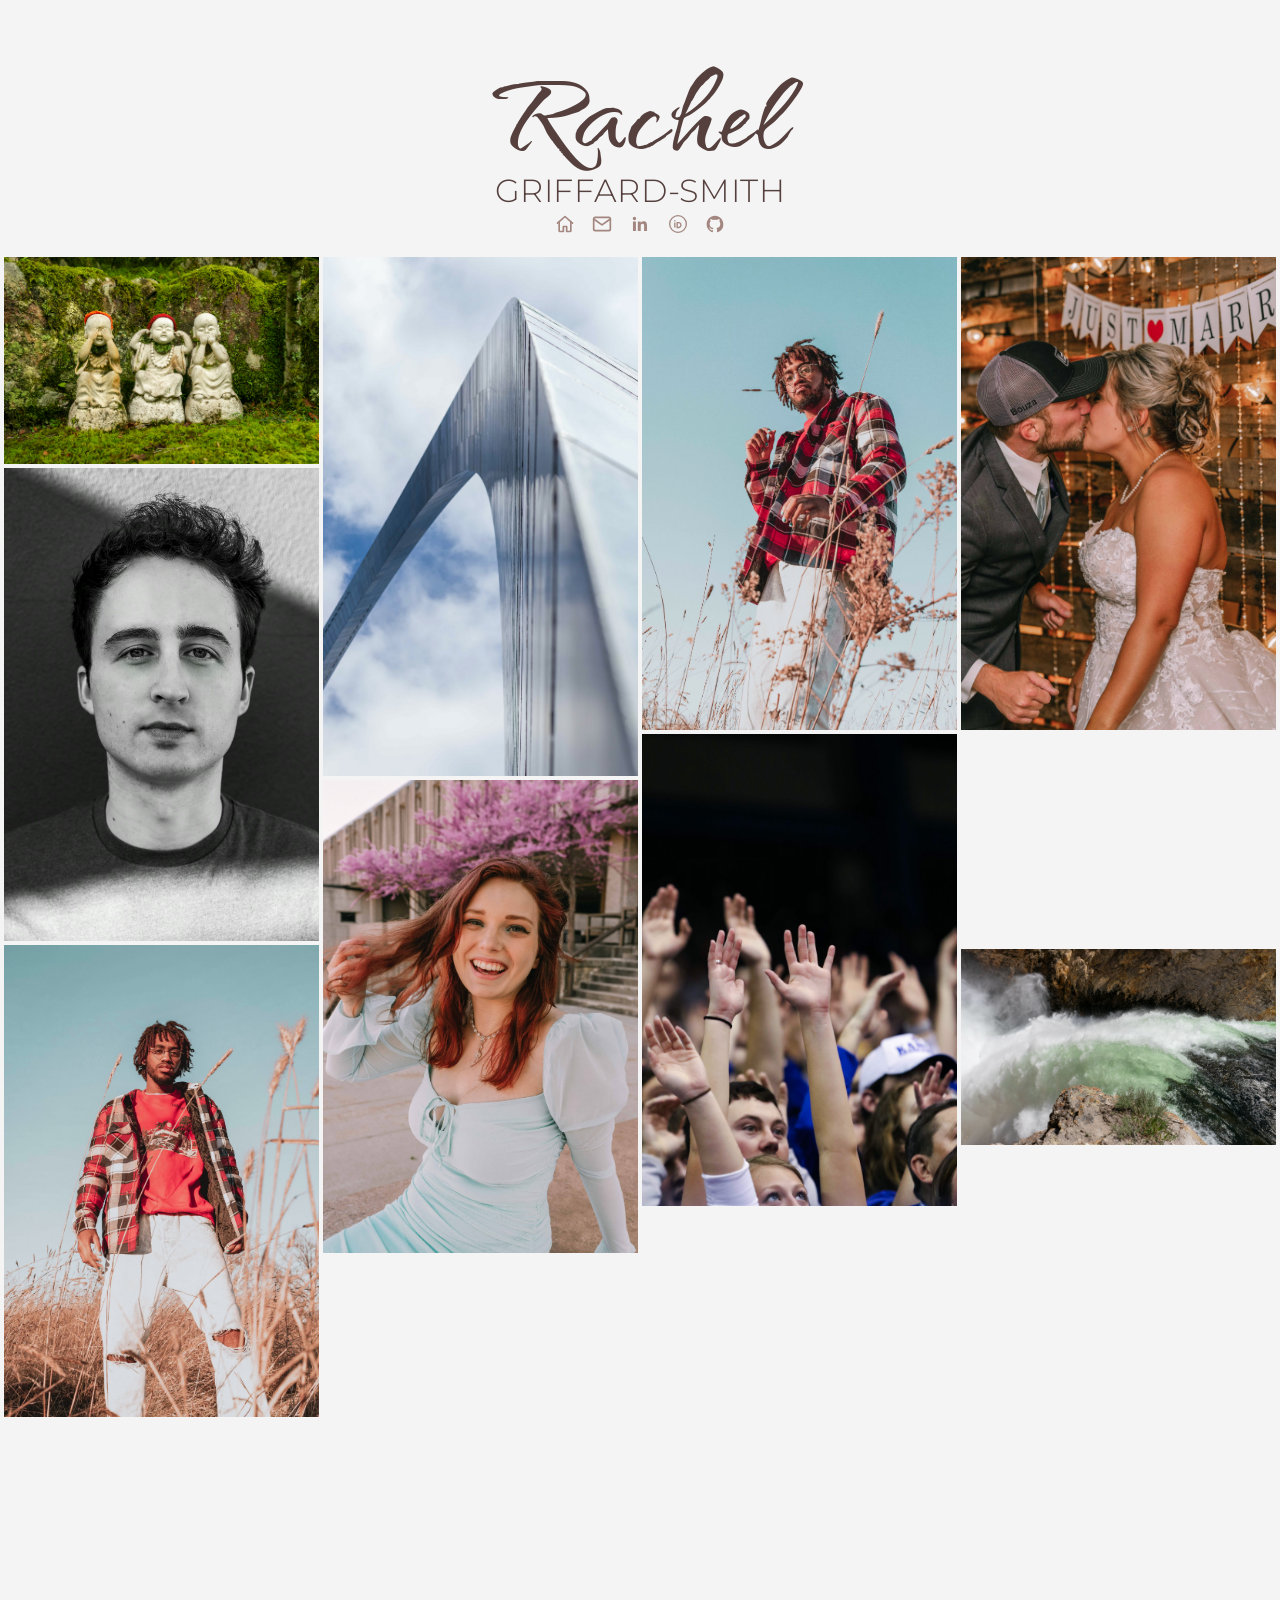
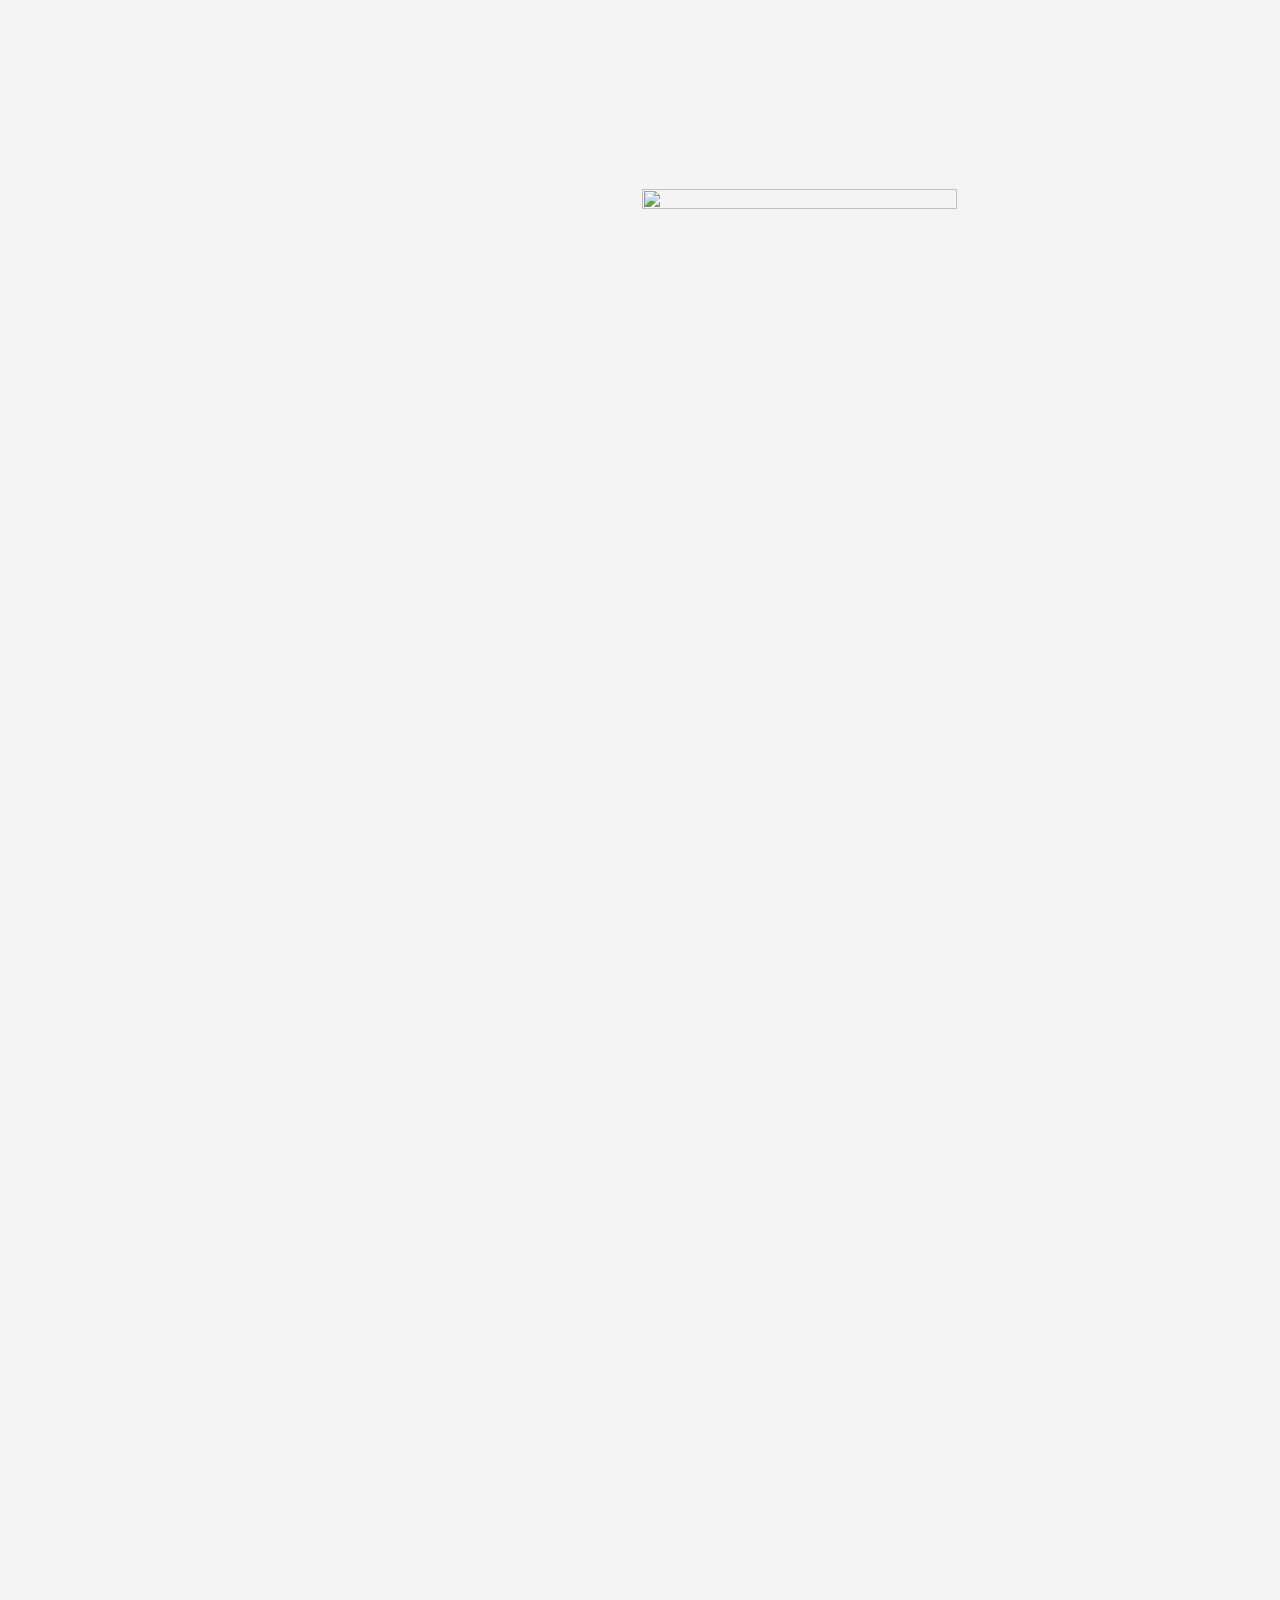
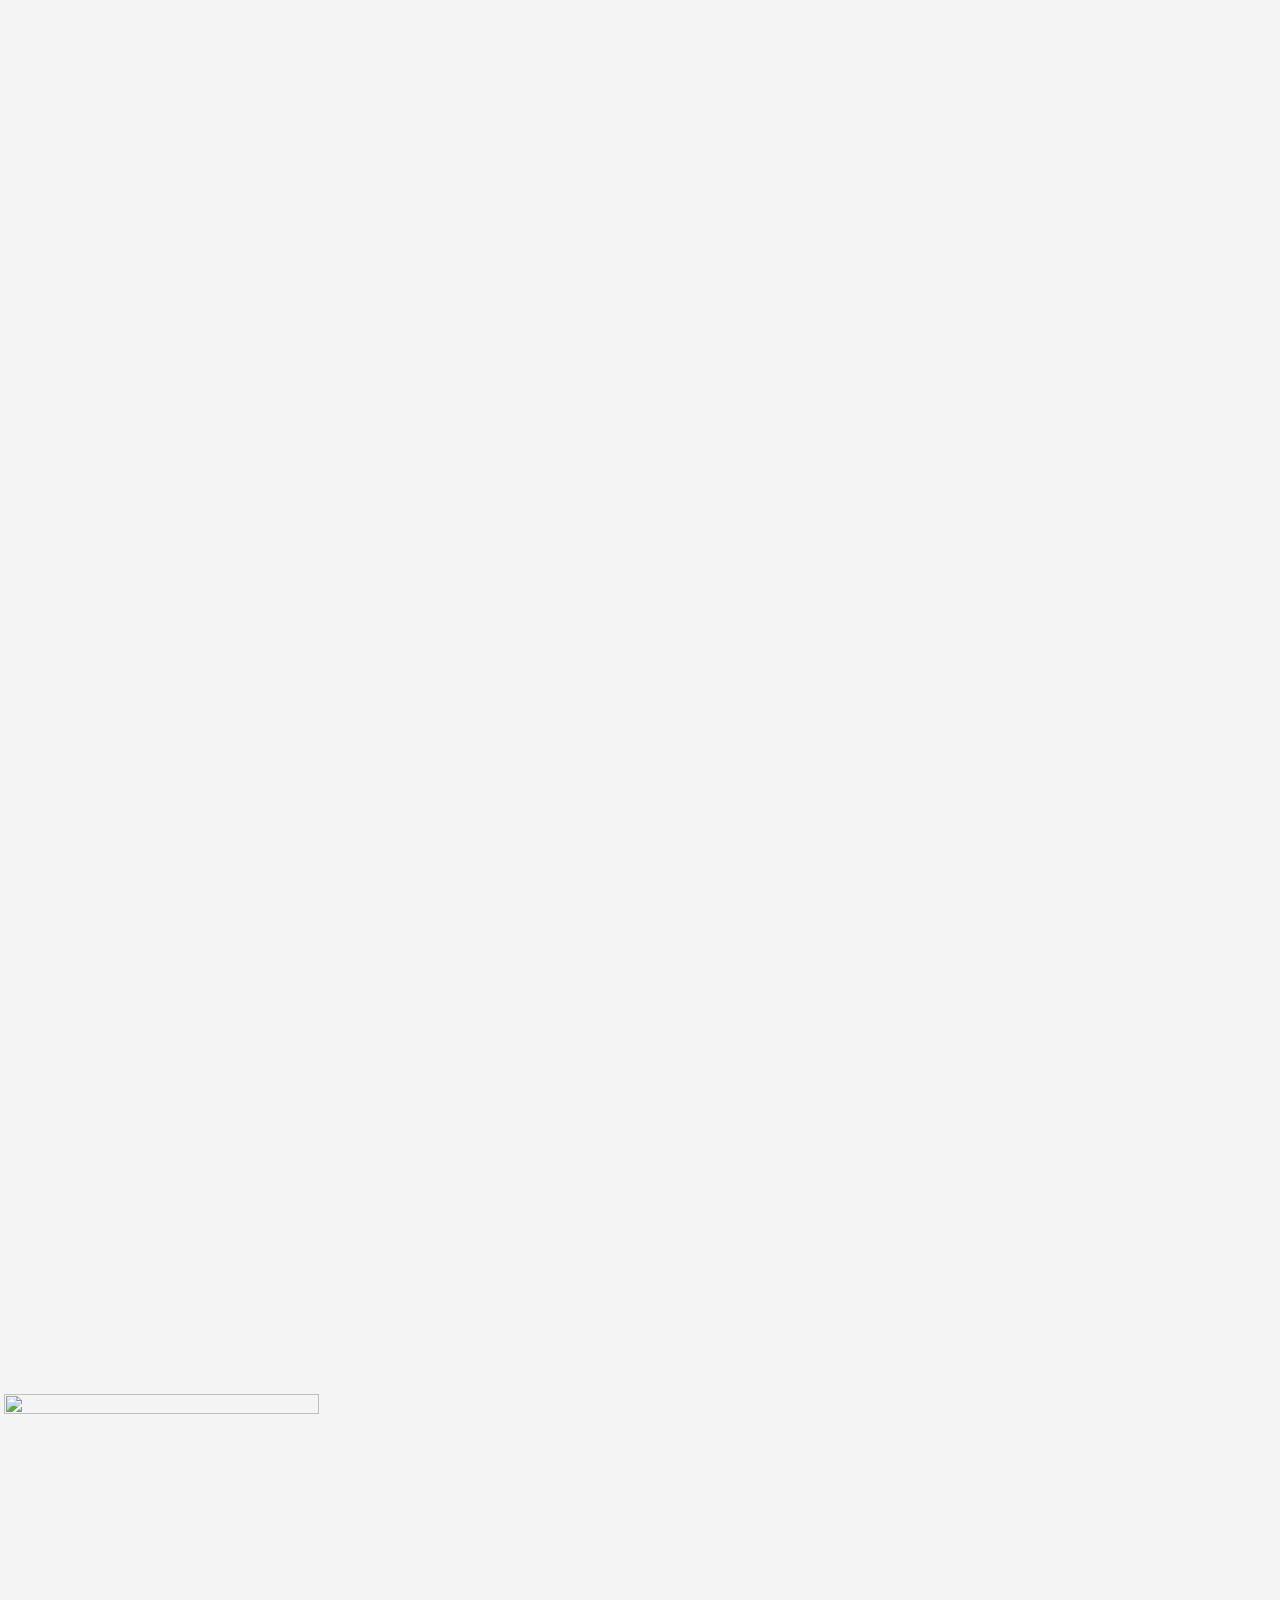
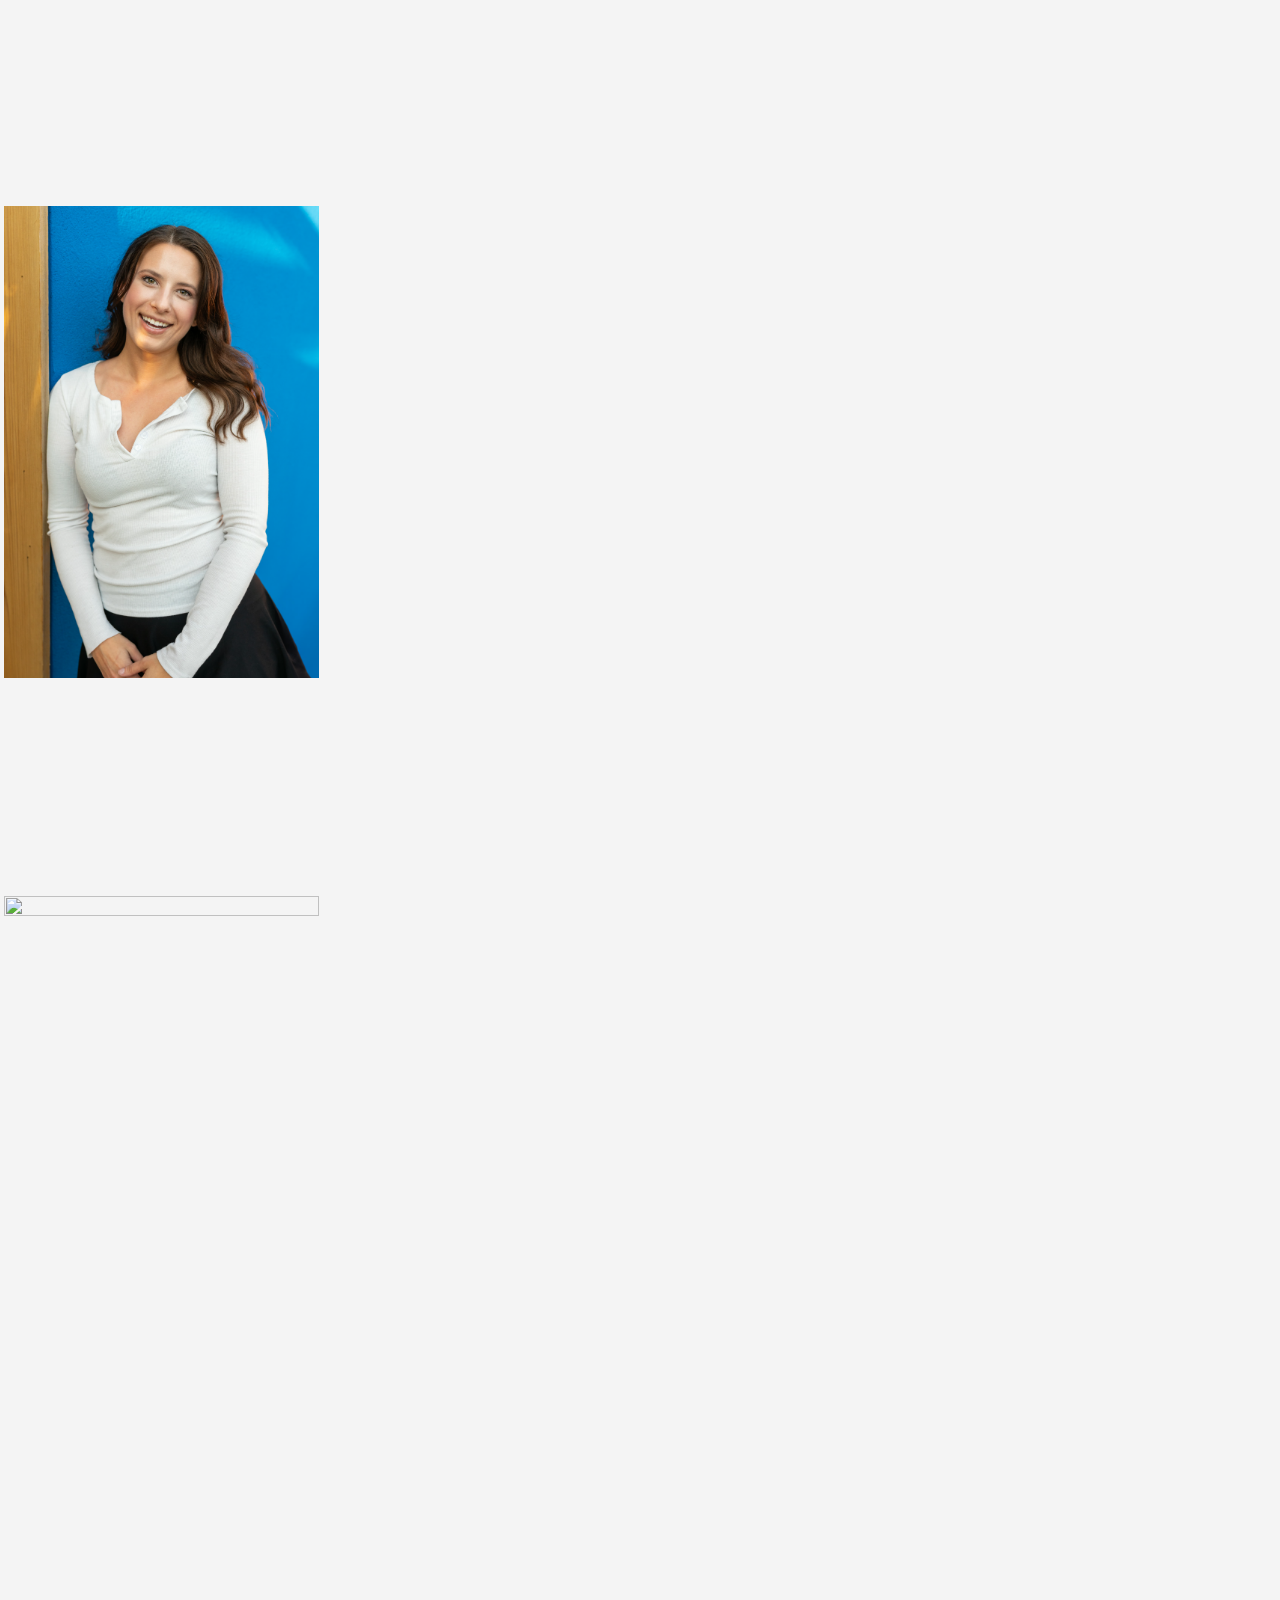
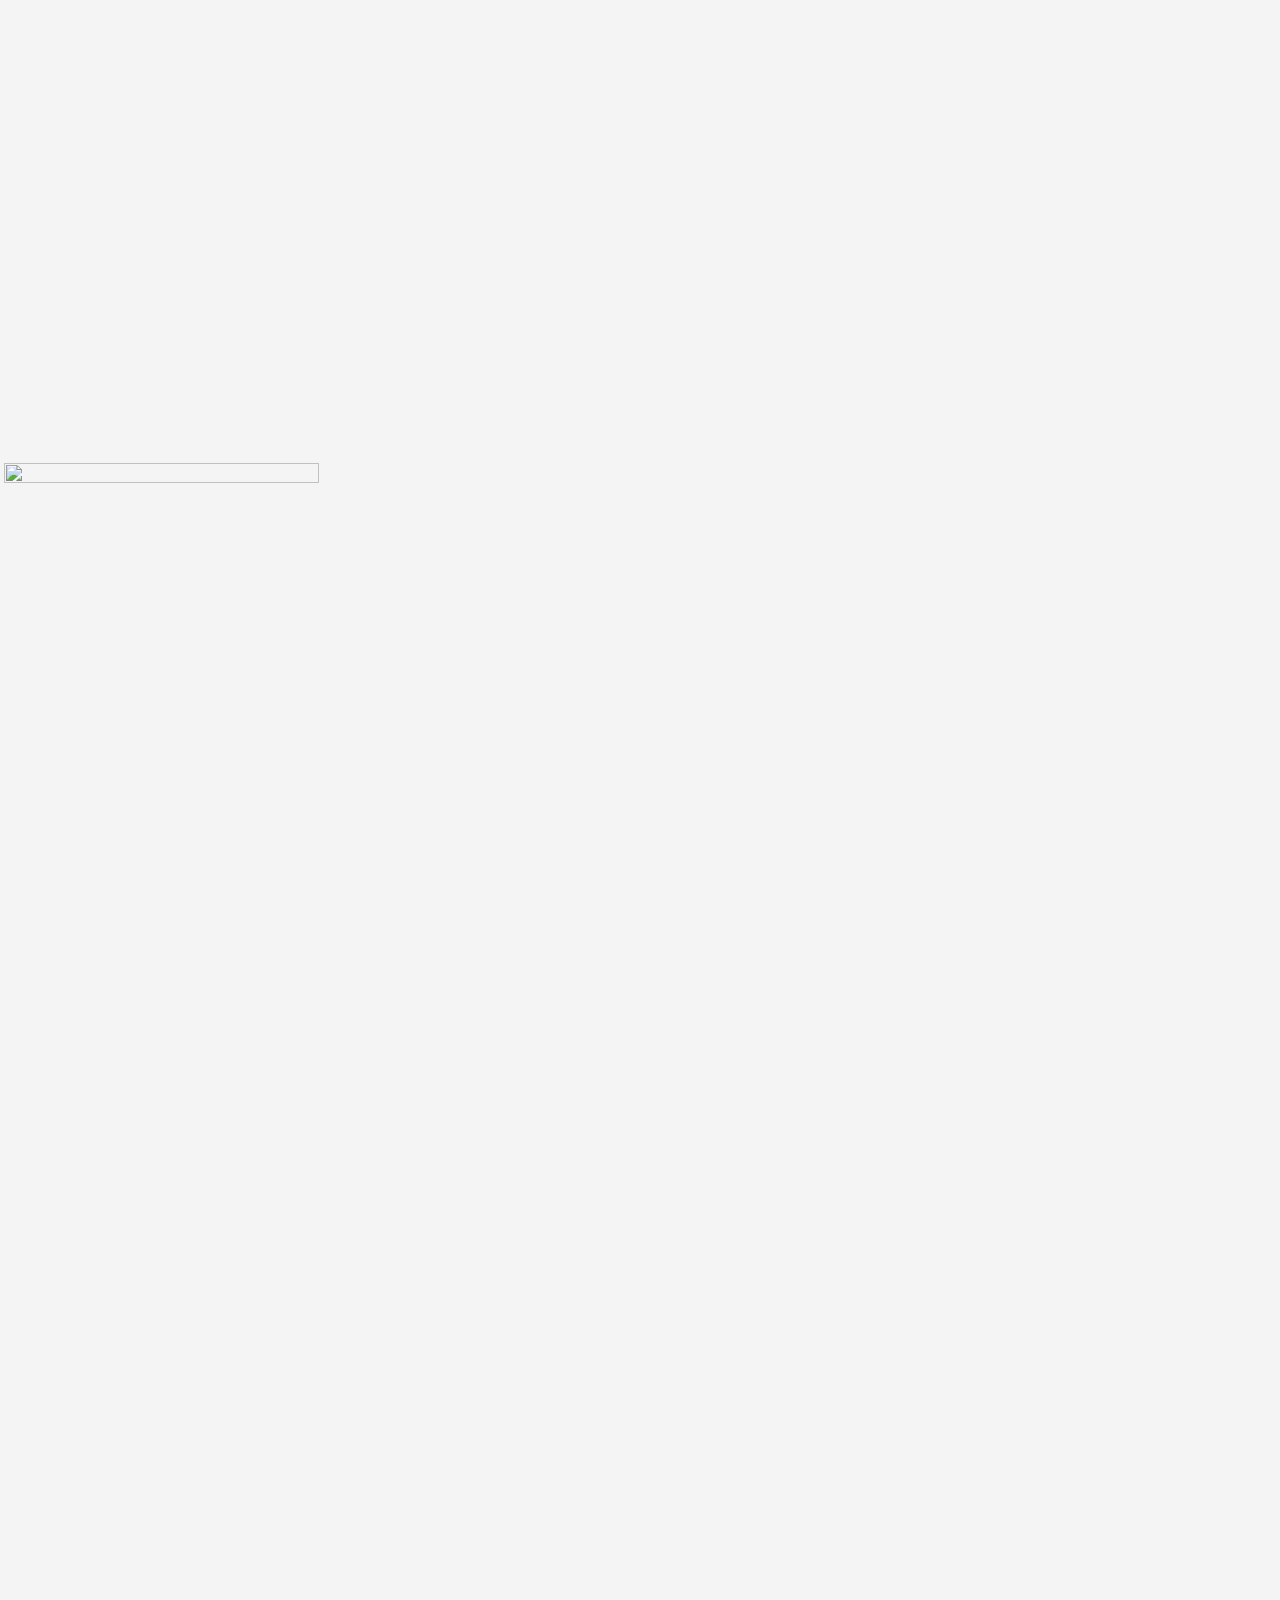
==== index.html @ 57ef2df2 "Add homepage link with SVG icon Added a link to the homepage with an SVG icon." ====
<!DOCTYPE html>
<html lang="en">
<head>
<meta charset="UTF-8">
<meta name="viewport" content="width=device-width, initial-scale=1.0">
<title>Rachel Griffard Smith</title>
<link rel="preconnect" href="https://fonts.googleapis.com">
<link rel="preconnect" href="https://fonts.gstatic.com" crossorigin>
<link href="https://fonts.googleapis.com/css2?family=Montserrat:wght@300&family=Mr+De+Haviland&display=swap" rel="stylesheet">
<link href="https://fonts.googleapis.com/css2?family=Qwitcher+Grypen:wght@700&display=swap" rel="stylesheet">
<style>
  * { box-sizing: border-box; }

  body {
    margin: 0;
    padding: 0;
    background: #F4F4F4;
    color: #55403e;
    overflow-x: hidden;
  }

  h1 {
    font-weight: 400;
    text-align: center;
    line-height: 0.85;
    margin: 0;
    padding: 1.5em 0 0.3em;
    display: flex;
    flex-direction: column;
    align-items: center;
  }

  h1 span {
    display: inline-block;
    white-space: nowrap;
    transform-origin: center top;
  }

  h1 .first {
    font-family: 'Qwitcher Grypen', cursive;
    font-weight: 700;
    font-size: 4rem;
  }

  h1 .last {
    font-family: 'Montserrat', sans-serif;
    font-weight: 300;
    text-transform: uppercase;
    letter-spacing: 0.02em;
    font-size: 2rem;
    margin-top: 0.15em;
  }

  .gallery {
    column-count: 2;
    column-gap: 4px;
    padding: 4px;
  }

  @media (min-width: 600px) {
    .gallery { column-count: 3; }
  }

  @media (min-width: 900px) {
    .gallery { column-count: 4; }
  }

  @media (min-width: 1300px) {
    .gallery { column-count: 5; }
  }

  .gallery img {
    width: 100%;
    height: auto;
    display: block;
    margin-bottom: 4px;
    break-inside: avoid;
    object-fit: cover;
    cursor: zoom-in;
  }

  .contact {
    display: flex;
    justify-content: center;
    gap: 1.1em;
    margin: 0 0 1.2em;
  }

  .contact a {
    color: #a3867f;
    display: inline-flex;
    align-items: center;
    justify-content: center;
    transition: color 0.2s ease;
  }

  .contact a:hover,
  .contact a:focus-visible {
    color: #55403e;
  }

  .contact svg {
    width: 20px;
    height: 20px;
    display: block;
  }

  /* Lightbox */
  .lightbox {
    position: fixed;
    inset: 0;
    background: rgba(20, 14, 13, 0.92);
    display: none;
    align-items: center;
    justify-content: center;
    z-index: 100;
    padding: 3em 1em;
  }

  .lightbox.open {
    display: flex;
  }

  .lightbox img {
    max-width: 100%;
    max-height: 100%;
    object-fit: contain;
    box-shadow: 0 10px 40px rgba(0, 0, 0, 0.5);
  }

  .lightbox-close,
  .lightbox-prev,
  .lightbox-next {
    position: fixed;
    background: none;
    border: none;
    color: #F4F4F4;
    cursor: pointer;
    padding: 0.5em;
    opacity: 0.75;
    transition: opacity 0.2s ease;
  }

  .lightbox-close:hover,
  .lightbox-prev:hover,
  .lightbox-next:hover {
    opacity: 1;
  }

  .lightbox-close {
    top: 0.75em;
    right: 0.75em;
  }

  .lightbox-close svg,
  .lightbox-prev svg,
  .lightbox-next svg {
    width: 28px;
    height: 28px;
    display: block;
  }

  .lightbox-prev {
    left: 0.5em;
    top: 50%;
    transform: translateY(-50%);
  }

  .lightbox-next {
    right: 0.5em;
    top: 50%;
    transform: translateY(-50%);
  }

  @media (max-width: 600px) {
    .lightbox-prev, .lightbox-next { display: none; }
  }
</style>
</head>
<body>

<h1>
  <span class="first" id="firstName">Rachel</span>
  <span class="last" id="lastName">Griffard-Smith</span>
</h1>

<div class="contact">
  <a href="https://rachelgriffard.github.io" aria-label="Home">
   <svg viewBox="0 0 24 24" fill="none" stroke="currentColor" stroke-width="2" stroke-linecap="round" stroke-linejoin="round"><path d="M3 11l9-8 9 8"/><path d="M5 10v10a1 1 0 0 0 1 1h4v-6h4v6h4a1 1 0 0 0 1-1V10"/></svg>
  </a>
  <a href="mailto:rachelgriffard@gmail.com" aria-label="Email">
    <svg viewBox="0 0 24 24" fill="none" stroke="currentColor" stroke-width="2" stroke-linecap="round" stroke-linejoin="round"><rect x="2" y="4" width="20" height="16" rx="2"/><path d="m22 6-10 7L2 6"/></svg>
  </a>
  <a href="https://www.linkedin.com/in/rachelgriffard" target="_blank" rel="noopener" aria-label="LinkedIn">
    <svg viewBox="0 0 24 24" fill="currentColor"><path d="M20.45 20.45h-3.55v-5.57c0-1.33-.02-3.04-1.85-3.04-1.86 0-2.15 1.45-2.15 2.94v5.67H9.35V9h3.41v1.56h.05c.47-.9 1.63-1.85 3.36-1.85 3.6 0 4.26 2.37 4.26 5.45v6.29zM5.34 7.43a2.06 2.06 0 1 1 0-4.12 2.06 2.06 0 0 1 0 4.12zM7.12 20.45H3.56V9h3.56v11.45z"/></svg>
  </a>
  <a href="https://orcid.org/0000-0002-3330-695X" target="_blank" rel="noopener" aria-label="ORCID">
    <svg viewBox="0 0 24 24" fill="none" stroke="currentColor" stroke-width="1.6"><circle cx="12" cy="12" r="10"/><circle cx="8.2" cy="8" r="0.9" fill="currentColor" stroke="none"/><line x1="8.2" y1="10.3" x2="8.2" y2="16.2"/><path d="M11 10.3h2.1a3 3 0 0 1 0 5.9H11z"/></svg>
  </a>
  <a href="https://github.com/rachelgriffard" target="_blank" rel="noopener" aria-label="GitHub">
    <svg viewBox="0 0 24 24" fill="currentColor"><path d="M12 2C6.48 2 2 6.58 2 12.19c0 4.49 2.87 8.3 6.84 9.65.5.1.68-.22.68-.49 0-.24-.01-1.03-.01-1.87-2.78.61-3.37-1.21-3.37-1.21-.46-1.19-1.11-1.5-1.11-1.5-.9-.63.07-.62.07-.62 1 .07 1.53 1.05 1.53 1.05.89 1.56 2.33 1.11 2.9.85.09-.66.35-1.11.63-1.37-2.22-.26-4.56-1.14-4.56-5.07 0-1.12.39-2.03 1.03-2.75-.1-.26-.45-1.31.1-2.73 0 0 .84-.27 2.75 1.05a9.3 9.3 0 0 1 2.5-.35c.85 0 1.71.12 2.5.35 1.91-1.32 2.75-1.05 2.75-1.05.55 1.42.2 2.47.1 2.73.64.72 1.03 1.63 1.03 2.75 0 3.94-2.35 4.8-4.58 5.06.36.32.68.94.68 1.9 0 1.37-.01 2.47-.01 2.81 0 .27.18.6.69.49A10.02 10.02 0 0 0 22 12.19C22 6.58 17.52 2 12 2z"/></svg>
  </a>
</div>


<div class="gallery" id="gallery">
<img src="assets/20130101-20130101-DSC09739untitled.avif" style="aspect-ratio:4000/6000;" alt="" loading="lazy" decoding="async">
<img src="assets/20130101-20130101-DSC09758-2untitled.avif" style="aspect-ratio:1657/2485;" alt="" loading="lazy" decoding="async">
<img src="assets/20130101-20130101-DSC09768untitled.avif" style="aspect-ratio:3740/5610;" alt="" loading="lazy" decoding="async">
<img src="assets/20130101-20130101-DSC09805untitled.avif" style="aspect-ratio:6000/3375;" alt="" loading="lazy" decoding="async">
<img src="assets/20130101-20130101-DSC09819untitled.avif" style="aspect-ratio:5974/3734;" alt="" loading="lazy" decoding="async">
<img src="assets/20130101-20130101-DSC09915untitled.avif" style="aspect-ratio:3759/5638;" alt="" loading="lazy" decoding="async">
<img src="assets/20130101-20130101-DSC09919untitled.avif" style="aspect-ratio:4000/5600;" alt="" loading="lazy" decoding="async">
<img src="assets/20130209-20130209-DSC09844untitled.avif" style="aspect-ratio:5931/3707;" alt="" loading="lazy" decoding="async">
<img src="assets/20130209-20130209-DSC09870untitled.avif" style="aspect-ratio:6000/3750;" alt="" loading="lazy" decoding="async">
<img src="assets/20130209-20130209-DSC09871-2untitled.avif" style="aspect-ratio:3426/5482;" alt="" loading="lazy" decoding="async">
<img src="assets/20130209-20130209-DSC09876-2untitled.avif" style="aspect-ratio:6000/3750;" alt="" loading="lazy" decoding="async">
<img src="assets/20130209-20130209-DSC09880-5untitled.avif" style="aspect-ratio:4929/2773;" alt="" loading="lazy" decoding="async">
<img src="assets/20130210-20130210-DSC09931untitled.avif" style="aspect-ratio:5740/3229;" alt="" loading="lazy" decoding="async">
<img src="assets/20181204-IMG_8859untitled.avif" style="aspect-ratio:4898/3265;" alt="" loading="lazy" decoding="async">
<img src="assets/20181204-IMG_8860untitled.avif" style="aspect-ratio:1080/1350;" alt="" loading="lazy" decoding="async">
<img src="assets/20181204-IMG_8867untitled.avif" style="aspect-ratio:1080/722;" alt="" loading="lazy" decoding="async">
<img src="assets/20190101-IMG_9072untitled.avif" style="aspect-ratio:4898/3265;" alt="" loading="lazy" decoding="async">
<img src="assets/20190108-IMG_9120untitled.avif" style="aspect-ratio:3265/4898;" alt="" loading="lazy" decoding="async">
<img src="assets/20190108-IMG_9123untitled.avif" style="aspect-ratio:3265/4898;" alt="" loading="lazy" decoding="async">
<img src="assets/20190110-IMG_9152untitled.avif" style="aspect-ratio:3265/4898;" alt="" loading="lazy" decoding="async">
<img src="assets/20190114-IMG_9199untitled.avif" style="aspect-ratio:4651/3100;" alt="" loading="lazy" decoding="async">
<img src="assets/20190114-IMG_9201untitled.avif" style="aspect-ratio:3265/4898;" alt="" loading="lazy" decoding="async">
<img src="assets/20190126-IMG_9329untitled.avif" style="aspect-ratio:3265/4898;" alt="" loading="lazy" decoding="async">
<img src="assets/20190205-IMG_9493untitled.avif" style="aspect-ratio:3265/4081;" alt="" loading="lazy" decoding="async">
<img src="assets/20190205-IMG_9494untitled.avif" style="aspect-ratio:2784/4177;" alt="" loading="lazy" decoding="async">
<img src="assets/20190211-IMG_9600untitled.avif" style="aspect-ratio:4898/3265;" alt="" loading="lazy" decoding="async">
<img src="assets/20190211-IMG_9602untitled.avif" style="aspect-ratio:4898/3265;" alt="" loading="lazy" decoding="async">
<img src="assets/20190322-IMG_0008untitled.avif" style="aspect-ratio:3265/4898;" alt="" loading="lazy" decoding="async">
<img src="assets/20190330-IMG_0072untitled.avif" style="aspect-ratio:3265/4898;" alt="" loading="lazy" decoding="async">
<img src="assets/20190330-IMG_0074untitled.avif" style="aspect-ratio:3265/4898;" alt="" loading="lazy" decoding="async">
<img src="assets/20190405-arch-4untitled.avif" style="aspect-ratio:3075/5067;" alt="" loading="lazy" decoding="async">
<img src="assets/20190405-arch-7untitled.avif" style="aspect-ratio:3266/4898;" alt="" loading="lazy" decoding="async">
<img src="assets/20190408-funstuff-9untitled.avif" style="aspect-ratio:4898/3265;" alt="" loading="lazy" decoding="async">
<img src="assets/20190413-041319_jessemccartneyconcert_rachelgriffard-26untitled.avif" style="aspect-ratio:4898/3265;" alt="" loading="lazy" decoding="async">
<img src="assets/20190413-041319_jessemccartneyconcert_rachelgriffard-8untitled.avif" style="aspect-ratio:4898/3265;" alt="" loading="lazy" decoding="async">
<img src="assets/20190419-042019_trackkansasrelays_rachelgriffard-22untitled.avif" style="aspect-ratio:4898/3265;" alt="" loading="lazy" decoding="async">
<img src="assets/20190419-042019_trackkansasrelays_rachelgriffard-23untitled.avif" style="aspect-ratio:4898/3265;" alt="" loading="lazy" decoding="async">
<img src="assets/20190419-042019_trackkansasrelays_rachelgriffard-24untitled.avif" style="aspect-ratio:4898/3265;" alt="" loading="lazy" decoding="async">
<img src="assets/20190419-042019_trackkansasrelays_rachelgriffard-33untitled.avif" style="aspect-ratio:3265/4898;" alt="" loading="lazy" decoding="async">
<img src="assets/20190506-050719_baseballvjacksonstate_rachelgriffard-7untitled.avif" style="aspect-ratio:4898/3265;" alt="" loading="lazy" decoding="async">
<img src="assets/20190521-052219-tsstaff-7untitled.avif" style="aspect-ratio:3266/4899;" alt="" loading="lazy" decoding="async">
<img src="assets/20190702-IMG_0976untitled.avif" style="aspect-ratio:3265/4898;" alt="" loading="lazy" decoding="async">
<img src="assets/20190809-IMG_1226untitled.avif" style="aspect-ratio:3265/4898;" alt="" loading="lazy" decoding="async">
<img src="assets/20190809-IMG_1229untitled.avif" style="aspect-ratio:3315/4826;" alt="" loading="lazy" decoding="async">
<img src="assets/20190810-bwshaylajamie-12untitled.avif" style="aspect-ratio:3265/4898;" alt="" loading="lazy" decoding="async">
<img src="assets/20190810-bwshaylajamie-14untitled.avif" style="aspect-ratio:3265/4898;" alt="" loading="lazy" decoding="async">
<img src="assets/20190827-wthallealice-12untitled.avif" style="aspect-ratio:3265/4898;" alt="" loading="lazy" decoding="async">
<img src="assets/20200505-denisesenior-21untitled.avif" style="aspect-ratio:3144/5088;" alt="" loading="lazy" decoding="async">
<img src="assets/20200606-2rileysenior-3untitled.avif" style="aspect-ratio:3265/4898;" alt="" loading="lazy" decoding="async">
<img src="assets/20200606-4rileysenior-10untitled.avif" style="aspect-ratio:3135/5102;" alt="" loading="lazy" decoding="async">
<img src="assets/20200612-engagement-27untitled.avif" style="aspect-ratio:3265/4898;" alt="" loading="lazy" decoding="async">
<img src="assets/20200615-russelluntitled.avif" style="aspect-ratio:3265/4898;" alt="" loading="lazy" decoding="async">
<img src="assets/20200616-speedboi-4untitled.avif" style="aspect-ratio:3265/4898;" alt="" loading="lazy" decoding="async">
<img src="assets/20200928-IMG_4439untitled.avif" style="aspect-ratio:3265/4898;" alt="" loading="lazy" decoding="async">
<img src="assets/20201002-denise3untitled.avif" style="aspect-ratio:3265/4898;" alt="" loading="lazy" decoding="async">
<img src="assets/20201002-denise7untitled.avif" style="aspect-ratio:3265/4898;" alt="" loading="lazy" decoding="async">
<img src="assets/20201011-sophie-3untitled.avif" style="aspect-ratio:3336/4795;" alt="" loading="lazy" decoding="async">
<img src="assets/20210411-IMG_5977untitled.avif" style="aspect-ratio:3266/4899;" alt="" loading="lazy" decoding="async">
<img src="assets/20210626-IMG_6699untitled.avif" style="aspect-ratio:3265/4898;" alt="" loading="lazy" decoding="async">
<img src="assets/20210626-jessieandrew_0621-172untitled.avif" style="aspect-ratio:2714/4072;" alt="" loading="lazy" decoding="async">
<img src="assets/20250821-Japan (1 of 1)-2untitled.avif" style="aspect-ratio:4000/6000;" alt="" loading="lazy" decoding="async">
<img src="assets/20250821-Japan (1 of 1)untitled.avif" style="aspect-ratio:3902/5490;" alt="" loading="lazy" decoding="async">
<img src="assets/20250821-Japan (1 of 2)untitled.avif" style="aspect-ratio:4000/6000;" alt="" loading="lazy" decoding="async">
<img src="assets/20250821-Japan (2 of 5)untitled.avif" style="aspect-ratio:4000/6000;" alt="" loading="lazy" decoding="async">
<img src="assets/20250821-Japan-00463-2untitled.avif" style="aspect-ratio:3868/5496;" alt="" loading="lazy" decoding="async">
<img src="assets/20250821-Japan-00487untitled.avif" style="aspect-ratio:3953/5929;" alt="" loading="lazy" decoding="async">
<img src="assets/20250821-Japan-00542untitled.avif" style="aspect-ratio:3876/5814;" alt="" loading="lazy" decoding="async">
<img src="assets/20250821-Japan-00572untitled.avif" style="aspect-ratio:4000/6000;" alt="" loading="lazy" decoding="async">
<img src="assets/20250821-Japan-00604untitled.avif" style="aspect-ratio:5394/3539;" alt="" loading="lazy" decoding="async">
<img src="assets/20250821-Japan-00800-2untitled.avif" style="aspect-ratio:4000/6000;" alt="" loading="lazy" decoding="async">
<img src="assets/20250821-Japan-00888untitled.avif" style="aspect-ratio:3924/5886;" alt="" loading="lazy" decoding="async">
<img src="assets/20250908-4edited-00936untitled.avif" style="aspect-ratio:4000/6000;" alt="" loading="lazy" decoding="async">
<img src="assets/20250908-4edited-00959untitled.avif" style="aspect-ratio:3365/5047;" alt="" loading="lazy" decoding="async">
<img src="assets/20250908-JapanEdited2-00006untitled.avif" style="aspect-ratio:3220/5724;" alt="" loading="lazy" decoding="async">
<img src="assets/20250908-JapanEdited2-00030untitled.avif" style="aspect-ratio:4000/5176;" alt="" loading="lazy" decoding="async">
<img src="assets/20250908-JapanEdited2-00036untitled.avif" style="aspect-ratio:3796/5314;" alt="" loading="lazy" decoding="async">
<img src="assets/20250908-JapanEdited2-00045untitled.avif" style="aspect-ratio:4000/5000;" alt="" loading="lazy" decoding="async">
<img src="assets/20250908-JapanEdited2-00047untitled.avif" style="aspect-ratio:3845/4806;" alt="" loading="lazy" decoding="async">
<img src="assets/20250908-JapanEdited2-00061untitled.avif" style="aspect-ratio:3851/5777;" alt="" loading="lazy" decoding="async">
<img src="assets/20250908-JapanEdited2-00085untitled.avif" style="aspect-ratio:3791/5686;" alt="" loading="lazy" decoding="async">
<img src="assets/20260101-IMG_8372untitled.avif" style="aspect-ratio:3633/4461;" alt="" loading="lazy" decoding="async">
<img src="assets/20260107-IMG_8416untitled.avif" style="aspect-ratio:4459/3604;" alt="" loading="lazy" decoding="async">
<img src="assets/20260108-IMG_8423untitled.avif" style="aspect-ratio:3361/3304;" alt="" loading="lazy" decoding="async">
<img src="assets/20260803-brandon-09587-3untitled.avif" style="aspect-ratio:2350/3525;" alt="" loading="lazy" decoding="async">
<img src="assets/20260803-brandon-09620-3untitled.avif" style="aspect-ratio:2155/3233;" alt="" loading="lazy" decoding="async">
<img src="assets/20260803-brandon-09635-6untitled.avif" style="aspect-ratio:2507/3760;" alt="" loading="lazy" decoding="async">
<img src="assets/20260803-dogs-01218-3untitled.avif" style="aspect-ratio:2463/3694;" alt="" loading="lazy" decoding="async">
<img src="assets/20260803-dogs-01228untitled.avif" style="aspect-ratio:3611/5056;" alt="" loading="lazy" decoding="async">
</div>

<div class="lightbox" id="lightbox">
  <button class="lightbox-close" id="lightboxClose" aria-label="Close">
    <svg viewBox="0 0 24 24" fill="none" stroke="currentColor" stroke-width="2" stroke-linecap="round"><line x1="6" y1="6" x2="18" y2="18"/><line x1="18" y1="6" x2="6" y2="18"/></svg>
  </button>
  <button class="lightbox-prev" id="lightboxPrev" aria-label="Previous photo">
    <svg viewBox="0 0 24 24" fill="none" stroke="currentColor" stroke-width="2" stroke-linecap="round" stroke-linejoin="round"><polyline points="15 18 9 12 15 6"/></svg>
  </button>
  <img id="lightboxImg" src="" alt="">
  <button class="lightbox-next" id="lightboxNext" aria-label="Next photo">
    <svg viewBox="0 0 24 24" fill="none" stroke="currentColor" stroke-width="2" stroke-linecap="round" stroke-linejoin="round"><polyline points="9 18 15 12 9 6"/></svg>
  </button>
</div>

<script>
  const gallery = document.getElementById('gallery');
  const images = Array.from(gallery.children);
  for (let i = images.length - 1; i > 0; i--) {
    const j = Math.floor(Math.random() * (i + 1));
    [images[i], images[j]] = [images[j], images[i]];
  }
  images.forEach(img => gallery.appendChild(img));
  gallery.classList.add('ready');
 
  document.fonts.ready.then(() => {
    const first = document.getElementById('firstName');
    const last = document.getElementById('lastName');

    first.style.transform = 'none';
    last.style.transform = 'none';

    const w1 = first.getBoundingClientRect().width;
    const w2 = last.getBoundingClientRect().width;
    const target = Math.max(w1, w2);

    const firstFontSize = parseFloat(getComputedStyle(first).fontSize);
    first.style.fontSize = `${firstFontSize * (target / w1)}px`;
    last.style.transform = `scaleX(${target / w2})`;
  });

  // Lightbox
  const lightbox = document.getElementById('lightbox');
  const lightboxImg = document.getElementById('lightboxImg');
  const closeBtn = document.getElementById('lightboxClose');
  const prevBtn = document.getElementById('lightboxPrev');
  const nextBtn = document.getElementById('lightboxNext');
  let currentIndex = -1;

  function galleryImages() {
    return Array.from(gallery.querySelectorAll('img'));
  }

  function openLightbox(index) {
    const imgs = galleryImages();
    currentIndex = (index + imgs.length) % imgs.length;
    lightboxImg.src = imgs[currentIndex].src;
    lightboxImg.alt = imgs[currentIndex].alt;
    lightbox.classList.add('open');
    document.body.style.overflow = 'hidden';
  }

  function closeLightbox() {
    lightbox.classList.remove('open');
    lightboxImg.src = '';
    document.body.style.overflow = '';
  }

  function showRelative(delta) {
    if (currentIndex === -1) return;
    openLightbox(currentIndex + delta);
  }

  gallery.addEventListener('click', (e) => {
    const img = e.target.closest('img');
    if (!img) return;
    openLightbox(galleryImages().indexOf(img));
  });

  closeBtn.addEventListener('click', closeLightbox);
  prevBtn.addEventListener('click', () => showRelative(-1));
  nextBtn.addEventListener('click', () => showRelative(1));

  lightbox.addEventListener('click', (e) => {
    if (e.target === lightbox) closeLightbox();
  });

  document.addEventListener('keydown', (e) => {
    if (!lightbox.classList.contains('open')) return;
    if (e.key === 'Escape') closeLightbox();
    if (e.key === 'ArrowLeft') showRelative(-1);
    if (e.key === 'ArrowRight') showRelative(1);
  });
</script>
 
</body>
</html>
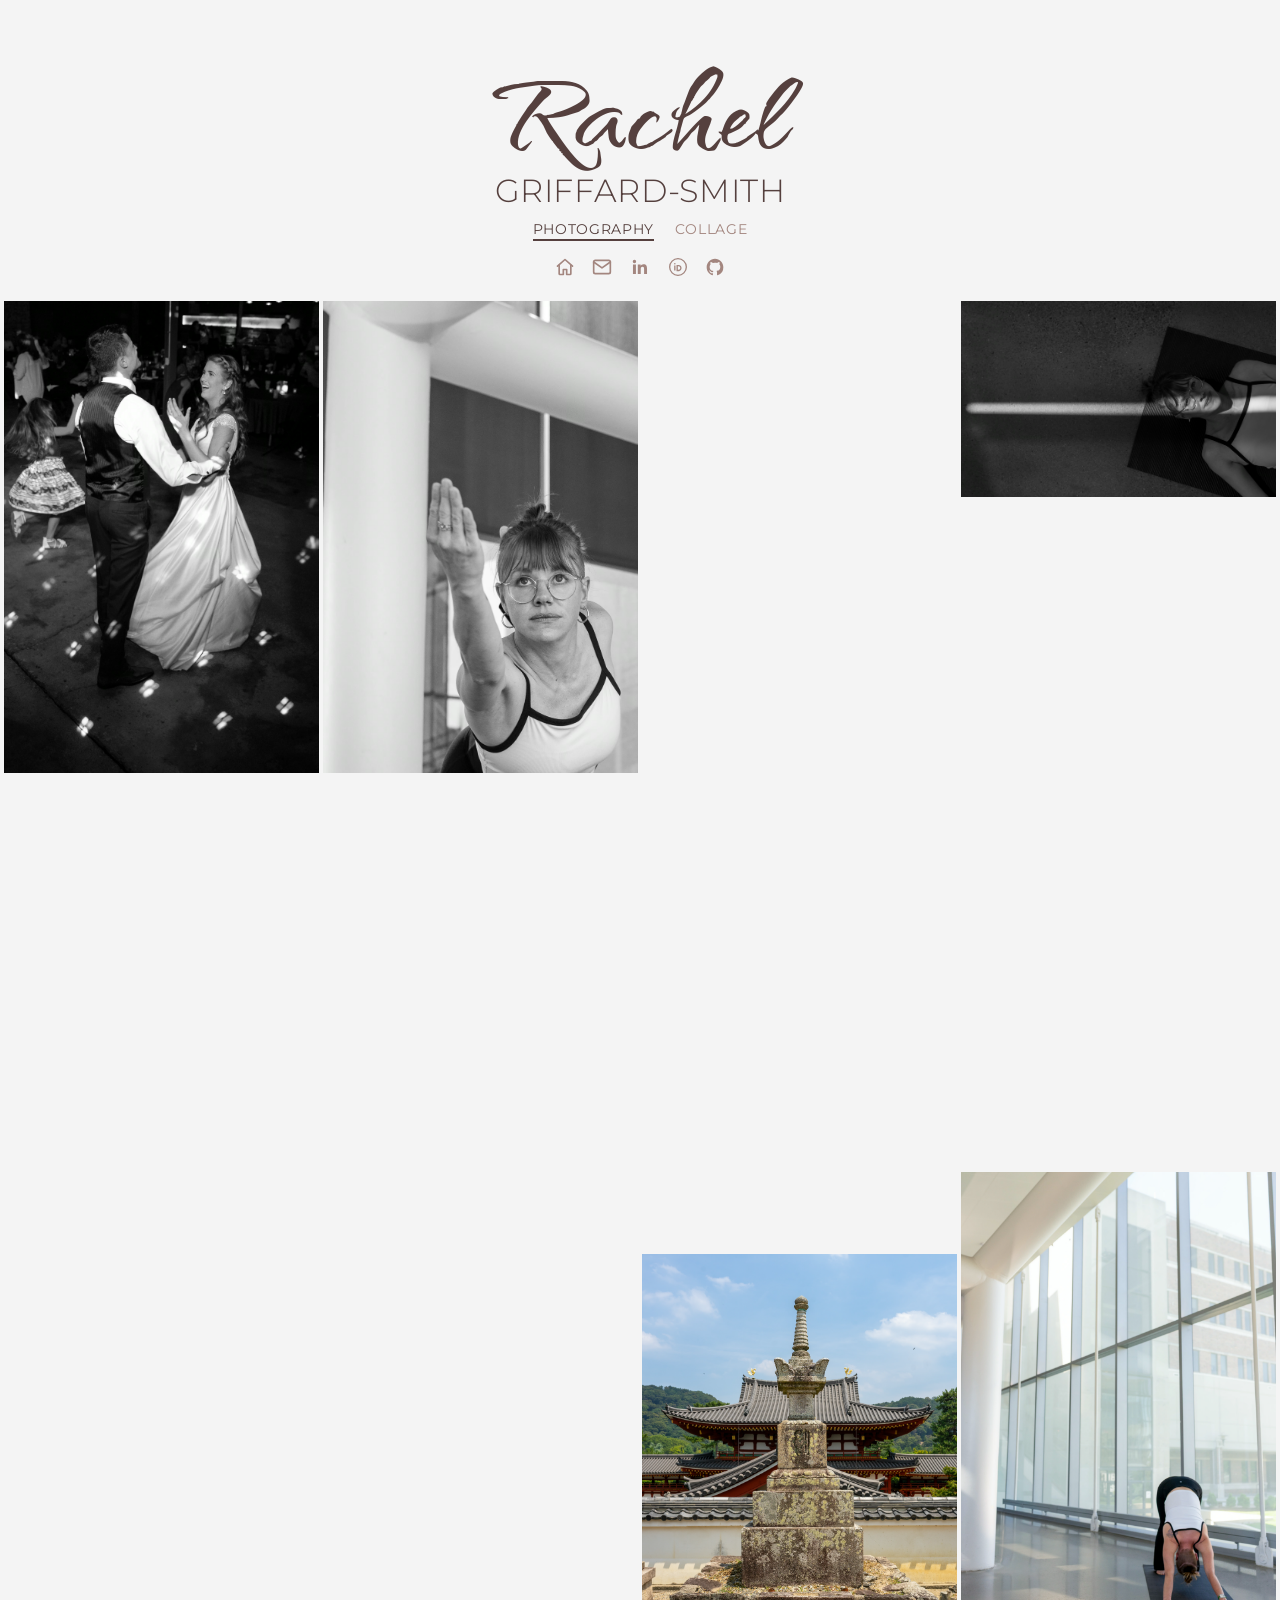
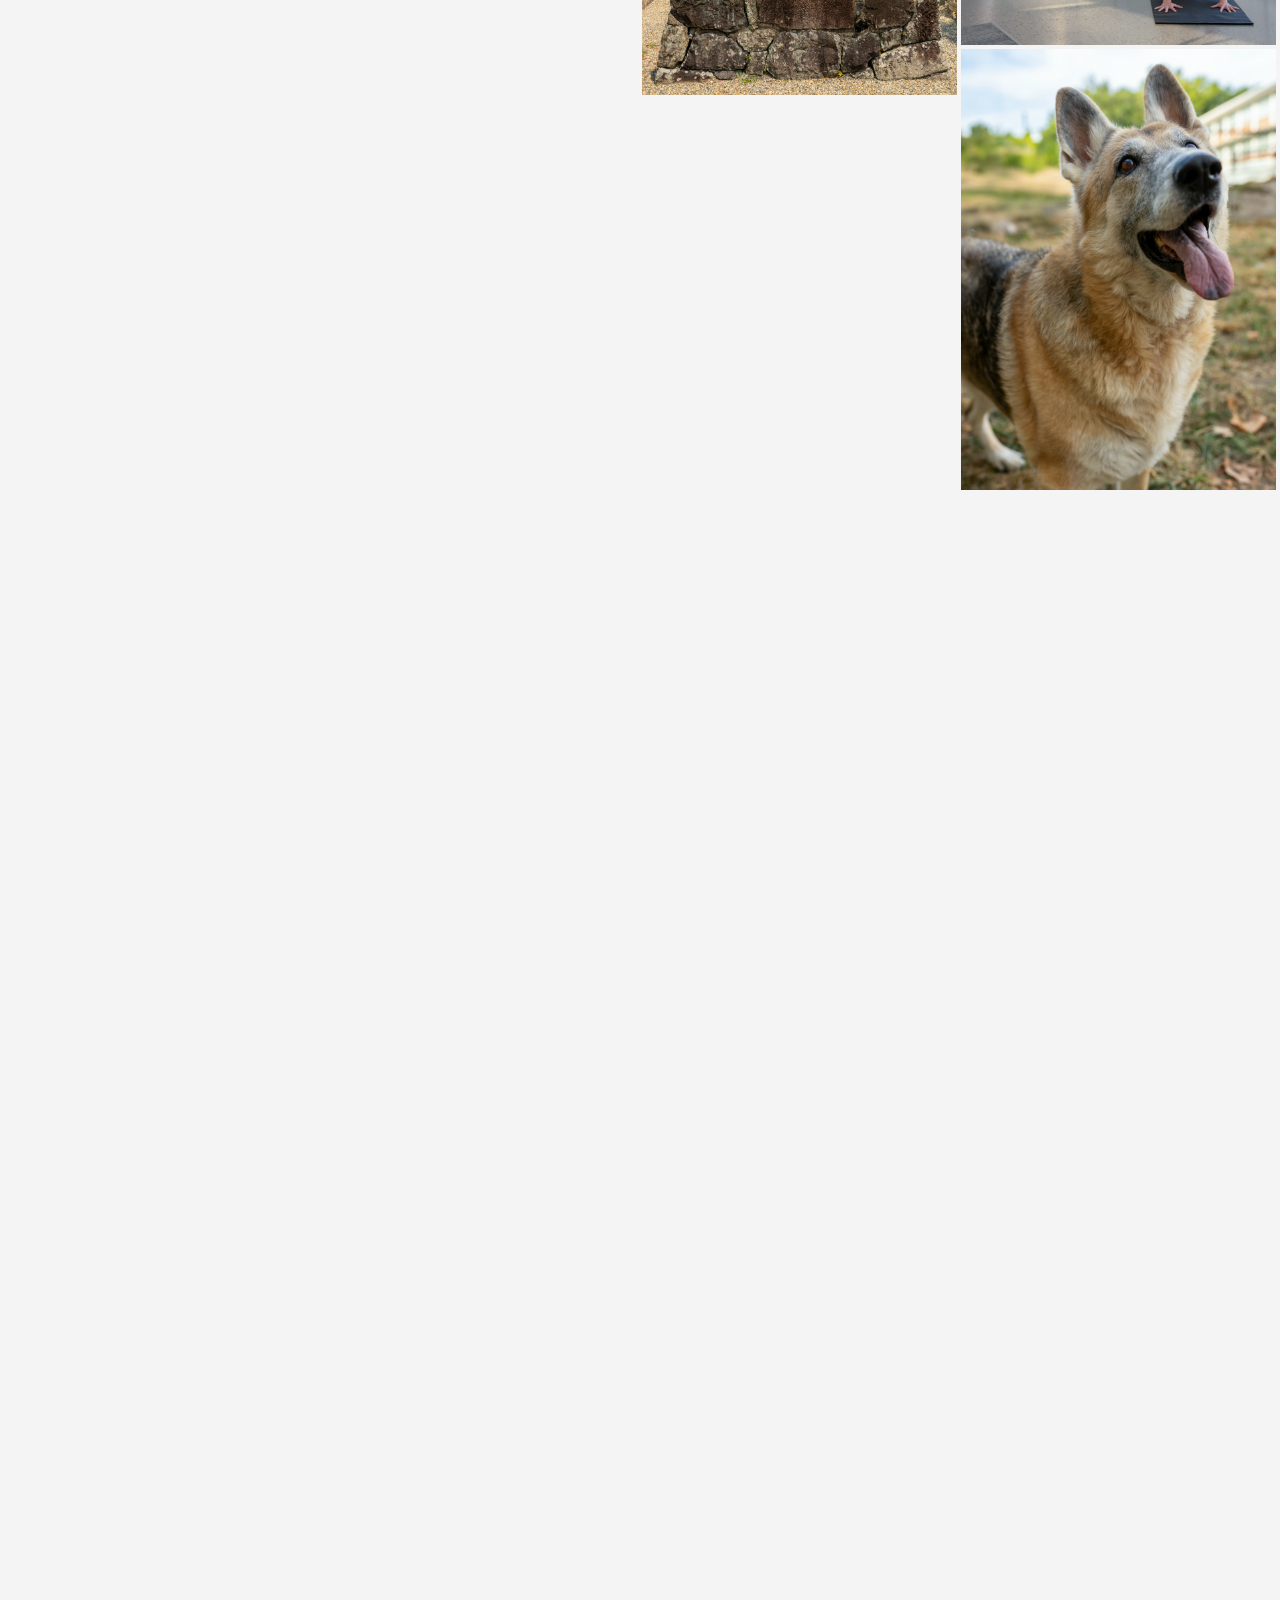
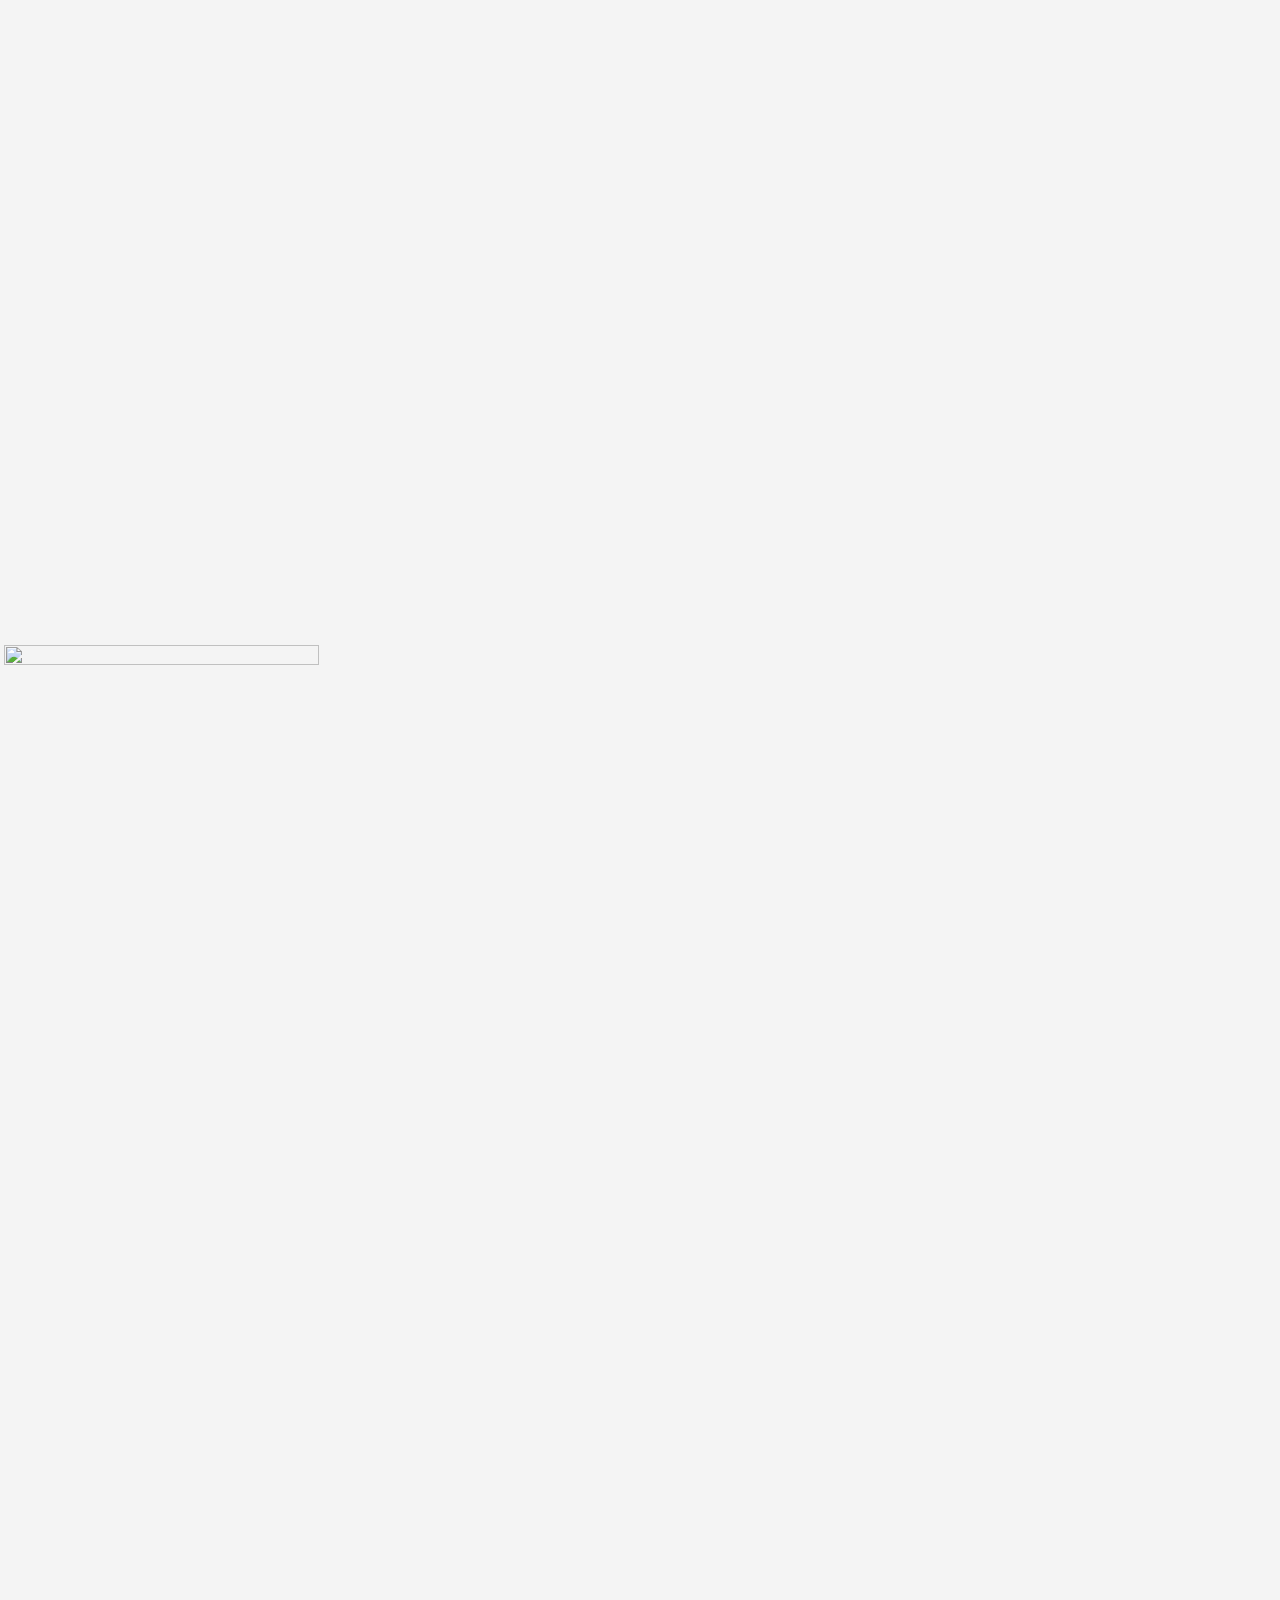
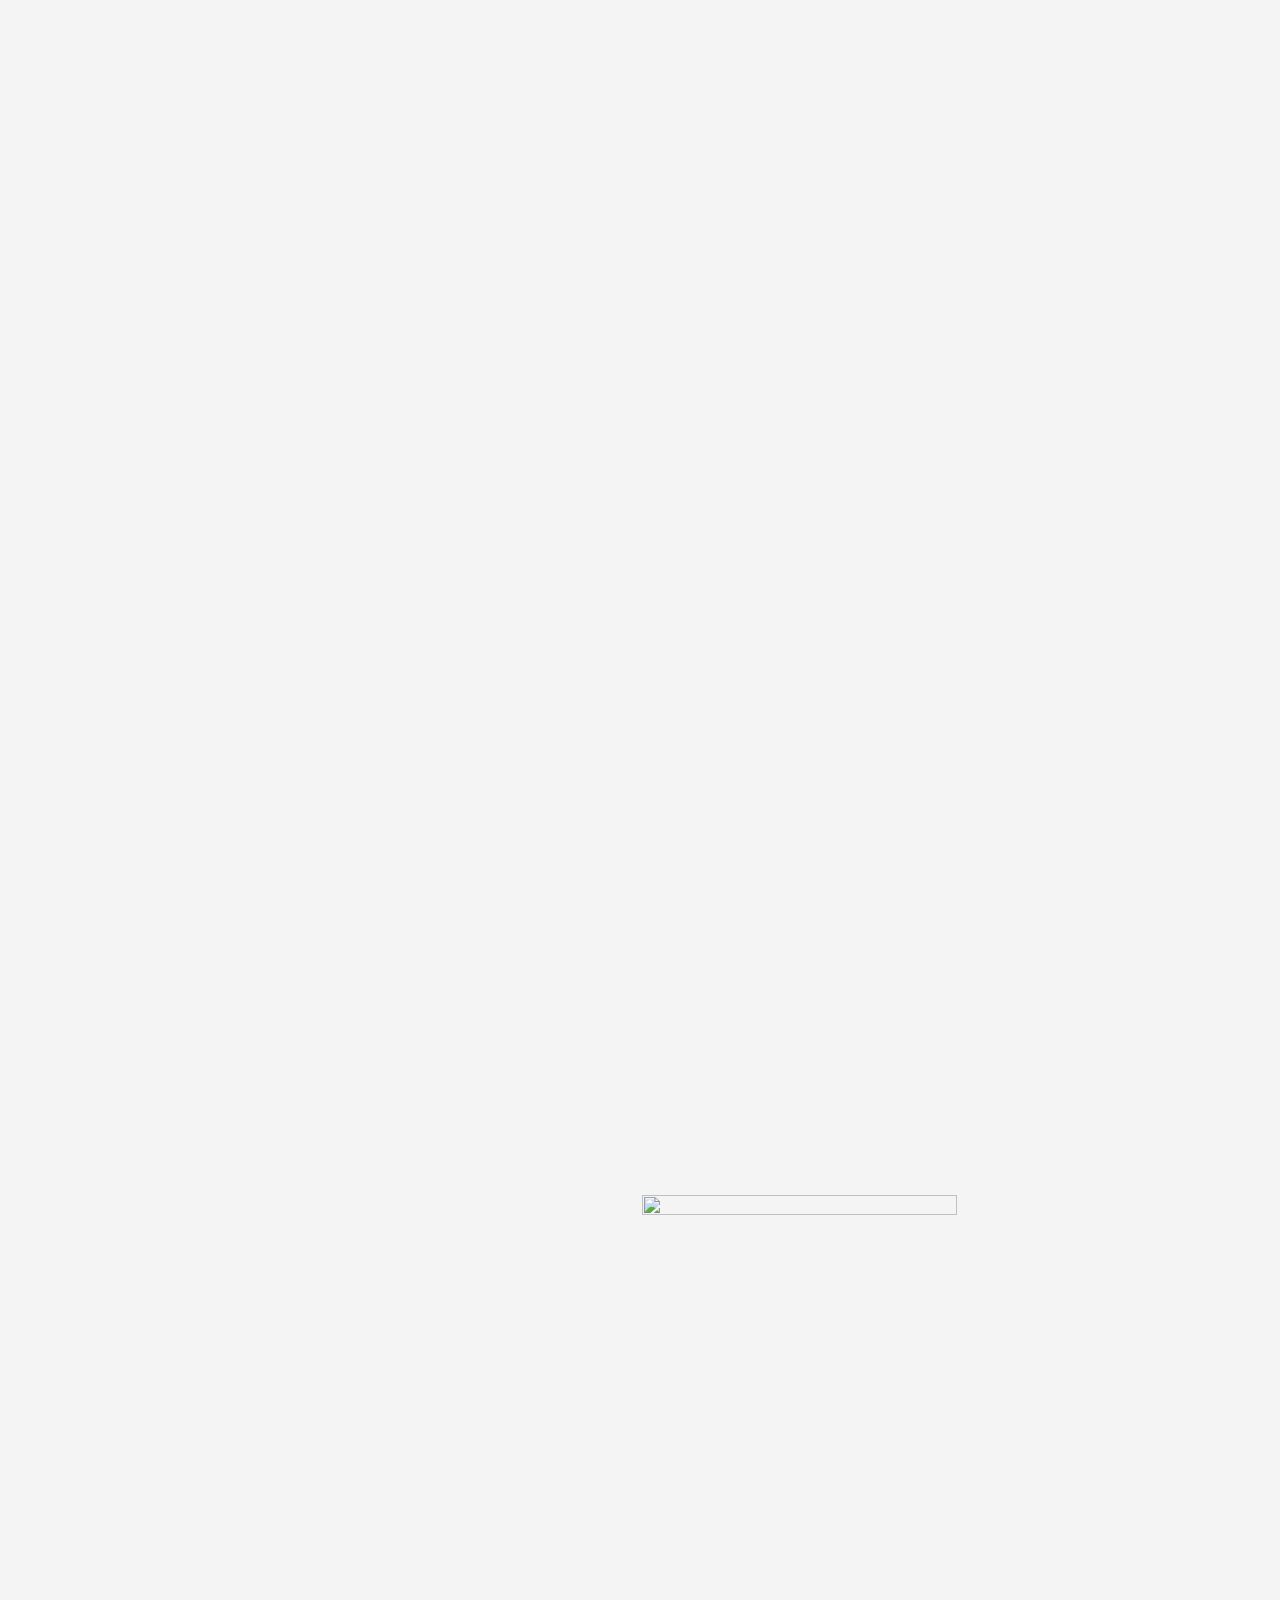
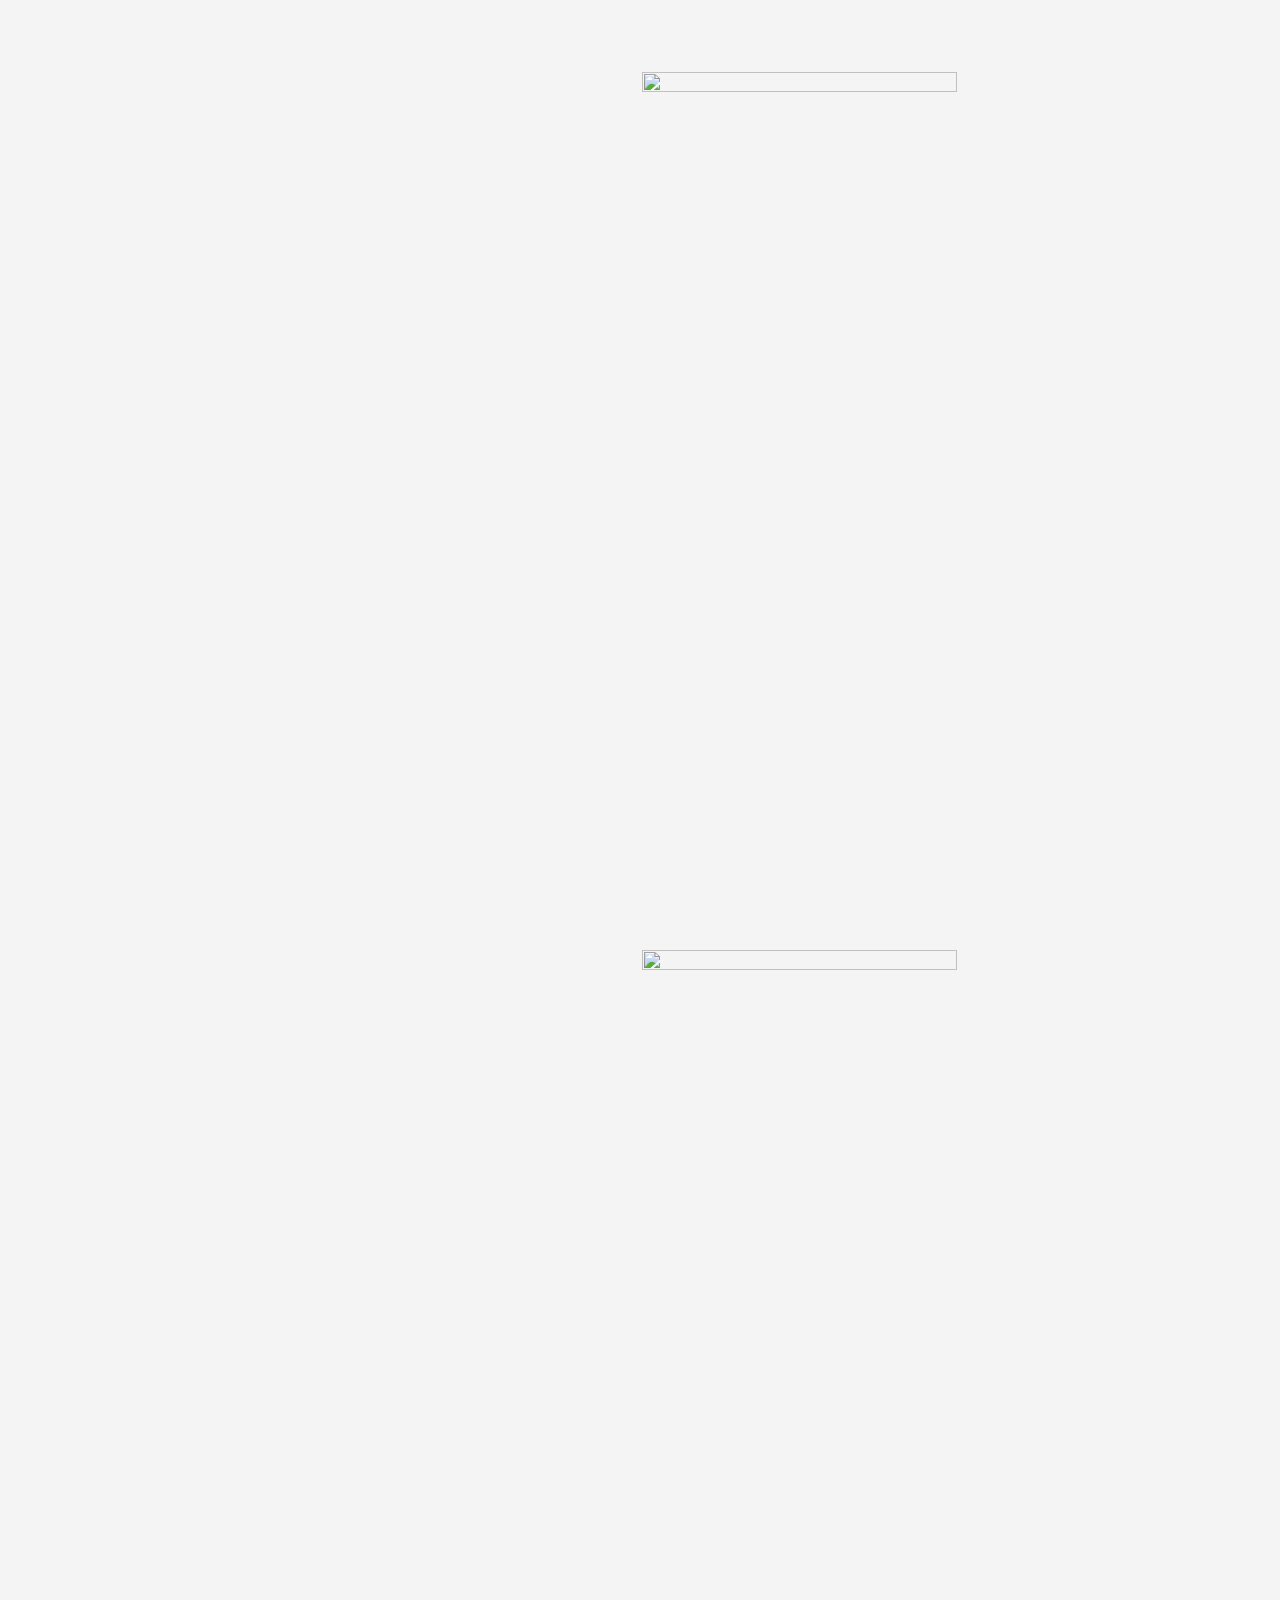
==== commit 633e43e6: "Add collages, remove prev, make separate pages" ====
--- a/index.html
+++ b/index.html
@@ -8,174 +8,7 @@
 <link rel="preconnect" href="https://fonts.gstatic.com" crossorigin>
 <link href="https://fonts.googleapis.com/css2?family=Montserrat:wght@300&family=Mr+De+Haviland&display=swap" rel="stylesheet">
 <link href="https://fonts.googleapis.com/css2?family=Qwitcher+Grypen:wght@700&display=swap" rel="stylesheet">
-<style>
-  * { box-sizing: border-box; }
-
-  body {
-    margin: 0;
-    padding: 0;
-    background: #F4F4F4;
-    color: #55403e;
-    overflow-x: hidden;
-  }
-
-  h1 {
-    font-weight: 400;
-    text-align: center;
-    line-height: 0.85;
-    margin: 0;
-    padding: 1.5em 0 0.3em;
-    display: flex;
-    flex-direction: column;
-    align-items: center;
-  }
-
-  h1 span {
-    display: inline-block;
-    white-space: nowrap;
-    transform-origin: center top;
-  }
-
-  h1 .first {
-    font-family: 'Qwitcher Grypen', cursive;
-    font-weight: 700;
-    font-size: 4rem;
-  }
-
-  h1 .last {
-    font-family: 'Montserrat', sans-serif;
-    font-weight: 300;
-    text-transform: uppercase;
-    letter-spacing: 0.02em;
-    font-size: 2rem;
-    margin-top: 0.15em;
-  }
-
-  .gallery {
-    column-count: 2;
-    column-gap: 4px;
-    padding: 4px;
-  }
-
-  @media (min-width: 600px) {
-    .gallery { column-count: 3; }
-  }
-
-  @media (min-width: 900px) {
-    .gallery { column-count: 4; }
-  }
-
-  @media (min-width: 1300px) {
-    .gallery { column-count: 5; }
-  }
-
-  .gallery img {
-    width: 100%;
-    height: auto;
-    display: block;
-    margin-bottom: 4px;
-    break-inside: avoid;
-    object-fit: cover;
-    cursor: zoom-in;
-  }
-
-  .contact {
-    display: flex;
-    justify-content: center;
-    gap: 1.1em;
-    margin: 0 0 1.2em;
-  }
-
-  .contact a {
-    color: #a3867f;
-    display: inline-flex;
-    align-items: center;
-    justify-content: center;
-    transition: color 0.2s ease;
-  }
-
-  .contact a:hover,
-  .contact a:focus-visible {
-    color: #55403e;
-  }
-
-  .contact svg {
-    width: 20px;
-    height: 20px;
-    display: block;
-  }
-
-  /* Lightbox */
-  .lightbox {
-    position: fixed;
-    inset: 0;
-    background: rgba(20, 14, 13, 0.92);
-    display: none;
-    align-items: center;
-    justify-content: center;
-    z-index: 100;
-    padding: 3em 1em;
-  }
-
-  .lightbox.open {
-    display: flex;
-  }
-
-  .lightbox img {
-    max-width: 100%;
-    max-height: 100%;
-    object-fit: contain;
-    box-shadow: 0 10px 40px rgba(0, 0, 0, 0.5);
-  }
-
-  .lightbox-close,
-  .lightbox-prev,
-  .lightbox-next {
-    position: fixed;
-    background: none;
-    border: none;
-    color: #F4F4F4;
-    cursor: pointer;
-    padding: 0.5em;
-    opacity: 0.75;
-    transition: opacity 0.2s ease;
-  }
-
-  .lightbox-close:hover,
-  .lightbox-prev:hover,
-  .lightbox-next:hover {
-    opacity: 1;
-  }
-
-  .lightbox-close {
-    top: 0.75em;
-    right: 0.75em;
-  }
-
-  .lightbox-close svg,
-  .lightbox-prev svg,
-  .lightbox-next svg {
-    width: 28px;
-    height: 28px;
-    display: block;
-  }
-
-  .lightbox-prev {
-    left: 0.5em;
-    top: 50%;
-    transform: translateY(-50%);
-  }
-
-  .lightbox-next {
-    right: 0.5em;
-    top: 50%;
-    transform: translateY(-50%);
-  }
-
-  @media (max-width: 600px) {
-    .lightbox-prev, .lightbox-next { display: none; }
-  }
-</style>
+<link rel="stylesheet" href="styles.css">
 </head>
 <body>
 
@@ -183,6 +16,11 @@
   <span class="first" id="firstName">Rachel</span>
   <span class="last" id="lastName">Griffard-Smith</span>
 </h1>
+
+<nav class="pagenav">
+  <a href="index.html" class="active">Photography</a>
+  <a href="collage.html">Collage</a>
+</nav>
 
 <div class="contact">
   <a href="https://rachelgriffard.github.io" aria-label="Home">
@@ -284,9 +122,6 @@
 <img src="assets/20250908-JapanEdited2-00047untitled.avif" style="aspect-ratio:3845/4806;" alt="" loading="lazy" decoding="async">
 <img src="assets/20250908-JapanEdited2-00061untitled.avif" style="aspect-ratio:3851/5777;" alt="" loading="lazy" decoding="async">
 <img src="assets/20250908-JapanEdited2-00085untitled.avif" style="aspect-ratio:3791/5686;" alt="" loading="lazy" decoding="async">
-<img src="assets/20260101-IMG_8372untitled.avif" style="aspect-ratio:3633/4461;" alt="" loading="lazy" decoding="async">
-<img src="assets/20260107-IMG_8416untitled.avif" style="aspect-ratio:4459/3604;" alt="" loading="lazy" decoding="async">
-<img src="assets/20260108-IMG_8423untitled.avif" style="aspect-ratio:3361/3304;" alt="" loading="lazy" decoding="async">
 <img src="assets/20260803-brandon-09587-3untitled.avif" style="aspect-ratio:2350/3525;" alt="" loading="lazy" decoding="async">
 <img src="assets/20260803-brandon-09620-3untitled.avif" style="aspect-ratio:2155/3233;" alt="" loading="lazy" decoding="async">
 <img src="assets/20260803-brandon-09635-6untitled.avif" style="aspect-ratio:2507/3760;" alt="" loading="lazy" decoding="async">
@@ -307,85 +142,7 @@
   </button>
 </div>
 
-<script>
-  const gallery = document.getElementById('gallery');
-  const images = Array.from(gallery.children);
-  for (let i = images.length - 1; i > 0; i--) {
-    const j = Math.floor(Math.random() * (i + 1));
-    [images[i], images[j]] = [images[j], images[i]];
-  }
-  images.forEach(img => gallery.appendChild(img));
-  gallery.classList.add('ready');
- 
-  document.fonts.ready.then(() => {
-    const first = document.getElementById('firstName');
-    const last = document.getElementById('lastName');
+<script src="gallery.js"></script>
 
-    first.style.transform = 'none';
-    last.style.transform = 'none';
-
-    const w1 = first.getBoundingClientRect().width;
-    const w2 = last.getBoundingClientRect().width;
-    const target = Math.max(w1, w2);
-
-    const firstFontSize = parseFloat(getComputedStyle(first).fontSize);
-    first.style.fontSize = `${firstFontSize * (target / w1)}px`;
-    last.style.transform = `scaleX(${target / w2})`;
-  });
-
-  // Lightbox
-  const lightbox = document.getElementById('lightbox');
-  const lightboxImg = document.getElementById('lightboxImg');
-  const closeBtn = document.getElementById('lightboxClose');
-  const prevBtn = document.getElementById('lightboxPrev');
-  const nextBtn = document.getElementById('lightboxNext');
-  let currentIndex = -1;
-
-  function galleryImages() {
-    return Array.from(gallery.querySelectorAll('img'));
-  }
-
-  function openLightbox(index) {
-    const imgs = galleryImages();
-    currentIndex = (index + imgs.length) % imgs.length;
-    lightboxImg.src = imgs[currentIndex].src;
-    lightboxImg.alt = imgs[currentIndex].alt;
-    lightbox.classList.add('open');
-    document.body.style.overflow = 'hidden';
-  }
-
-  function closeLightbox() {
-    lightbox.classList.remove('open');
-    lightboxImg.src = '';
-    document.body.style.overflow = '';
-  }
-
-  function showRelative(delta) {
-    if (currentIndex === -1) return;
-    openLightbox(currentIndex + delta);
-  }
-
-  gallery.addEventListener('click', (e) => {
-    const img = e.target.closest('img');
-    if (!img) return;
-    openLightbox(galleryImages().indexOf(img));
-  });
-
-  closeBtn.addEventListener('click', closeLightbox);
-  prevBtn.addEventListener('click', () => showRelative(-1));
-  nextBtn.addEventListener('click', () => showRelative(1));
-
-  lightbox.addEventListener('click', (e) => {
-    if (e.target === lightbox) closeLightbox();
-  });
-
-  document.addEventListener('keydown', (e) => {
-    if (!lightbox.classList.contains('open')) return;
-    if (e.key === 'Escape') closeLightbox();
-    if (e.key === 'ArrowLeft') showRelative(-1);
-    if (e.key === 'ArrowRight') showRelative(1);
-  });
-</script>
- 
 </body>
 </html>
--- a/styles.css
+++ b/styles.css
@@ -0,0 +1,195 @@
+* { box-sizing: border-box; }
+
+body {
+  margin: 0;
+  padding: 0;
+  background: #F4F4F4;
+  color: #55403e;
+  overflow-x: hidden;
+}
+
+h1 {
+  font-weight: 400;
+  text-align: center;
+  line-height: 0.85;
+  margin: 0;
+  padding: 1.5em 0 0.3em;
+  display: flex;
+  flex-direction: column;
+  align-items: center;
+}
+
+h1 span {
+  display: inline-block;
+  white-space: nowrap;
+  transform-origin: center top;
+}
+
+h1 .first {
+  font-family: 'Qwitcher Grypen', cursive;
+  font-weight: 700;
+  font-size: 4rem;
+}
+
+h1 .last {
+  font-family: 'Montserrat', sans-serif;
+  font-weight: 300;
+  text-transform: uppercase;
+  letter-spacing: 0.02em;
+  font-size: 2rem;
+  margin-top: 0.15em;
+}
+
+.pagenav {
+  display: flex;
+  justify-content: center;
+  gap: 1.5em;
+  margin: 0.5em 0 1.2em;
+  font-family: 'Montserrat', sans-serif;
+  font-size: 0.85rem;
+  letter-spacing: 0.05em;
+  text-transform: uppercase;
+}
+
+.pagenav a {
+  color: #a3867f;
+  text-decoration: none;
+  padding-bottom: 2px;
+  border-bottom: 2px solid transparent;
+  transition: color 0.2s ease, border-color 0.2s ease;
+}
+
+.pagenav a:hover,
+.pagenav a:focus-visible {
+  color: #55403e;
+}
+
+.pagenav a.active {
+  color: #55403e;
+  border-bottom-color: #55403e;
+}
+
+.gallery {
+  column-count: 2;
+  column-gap: 4px;
+  padding: 4px;
+}
+
+@media (min-width: 600px) {
+  .gallery { column-count: 3; }
+}
+
+@media (min-width: 900px) {
+  .gallery { column-count: 4; }
+}
+
+@media (min-width: 1300px) {
+  .gallery { column-count: 5; }
+}
+
+.gallery img {
+  width: 100%;
+  height: auto;
+  display: block;
+  margin-bottom: 4px;
+  break-inside: avoid;
+  object-fit: cover;
+  cursor: zoom-in;
+}
+
+.contact {
+  display: flex;
+  justify-content: center;
+  gap: 1.1em;
+  margin: 0 0 1.2em;
+}
+
+.contact a {
+  color: #a3867f;
+  display: inline-flex;
+  align-items: center;
+  justify-content: center;
+  transition: color 0.2s ease;
+}
+
+.contact a:hover,
+.contact a:focus-visible {
+  color: #55403e;
+}
+
+.contact svg {
+  width: 20px;
+  height: 20px;
+  display: block;
+}
+
+/* Lightbox */
+.lightbox {
+  position: fixed;
+  inset: 0;
+  background: rgba(20, 14, 13, 0.92);
+  display: none;
+  align-items: center;
+  justify-content: center;
+  z-index: 100;
+  padding: 3em 1em;
+}
+
+.lightbox.open {
+  display: flex;
+}
+
+.lightbox img {
+  max-width: 100%;
+  max-height: 100%;
+  object-fit: contain;
+  box-shadow: 0 10px 40px rgba(0, 0, 0, 0.5);
+}
+
+.lightbox-close,
+.lightbox-prev,
+.lightbox-next {
+  position: fixed;
+  background: none;
+  border: none;
+  color: #F4F4F4;
+  cursor: pointer;
+  padding: 0.5em;
+  opacity: 0.75;
+  transition: opacity 0.2s ease;
+}
+
+.lightbox-close:hover,
+.lightbox-prev:hover,
+.lightbox-next:hover {
+  opacity: 1;
+}
+
+.lightbox-close {
+  top: 0.75em;
+  right: 0.75em;
+}
+
+.lightbox-close svg,
+.lightbox-prev svg,
+.lightbox-next svg {
+  width: 28px;
+  height: 28px;
+  display: block;
+}
+
+.lightbox-prev {
+  left: 0.5em;
+  top: 50%;
+  transform: translateY(-50%);
+}
+
+.lightbox-next {
+  right: 0.5em;
+  top: 50%;
+  transform: translateY(-50%);
+}
+
+@media (max-width: 600px) {
+  .lightbox-prev, .lightbox-next { display: none; }
+}
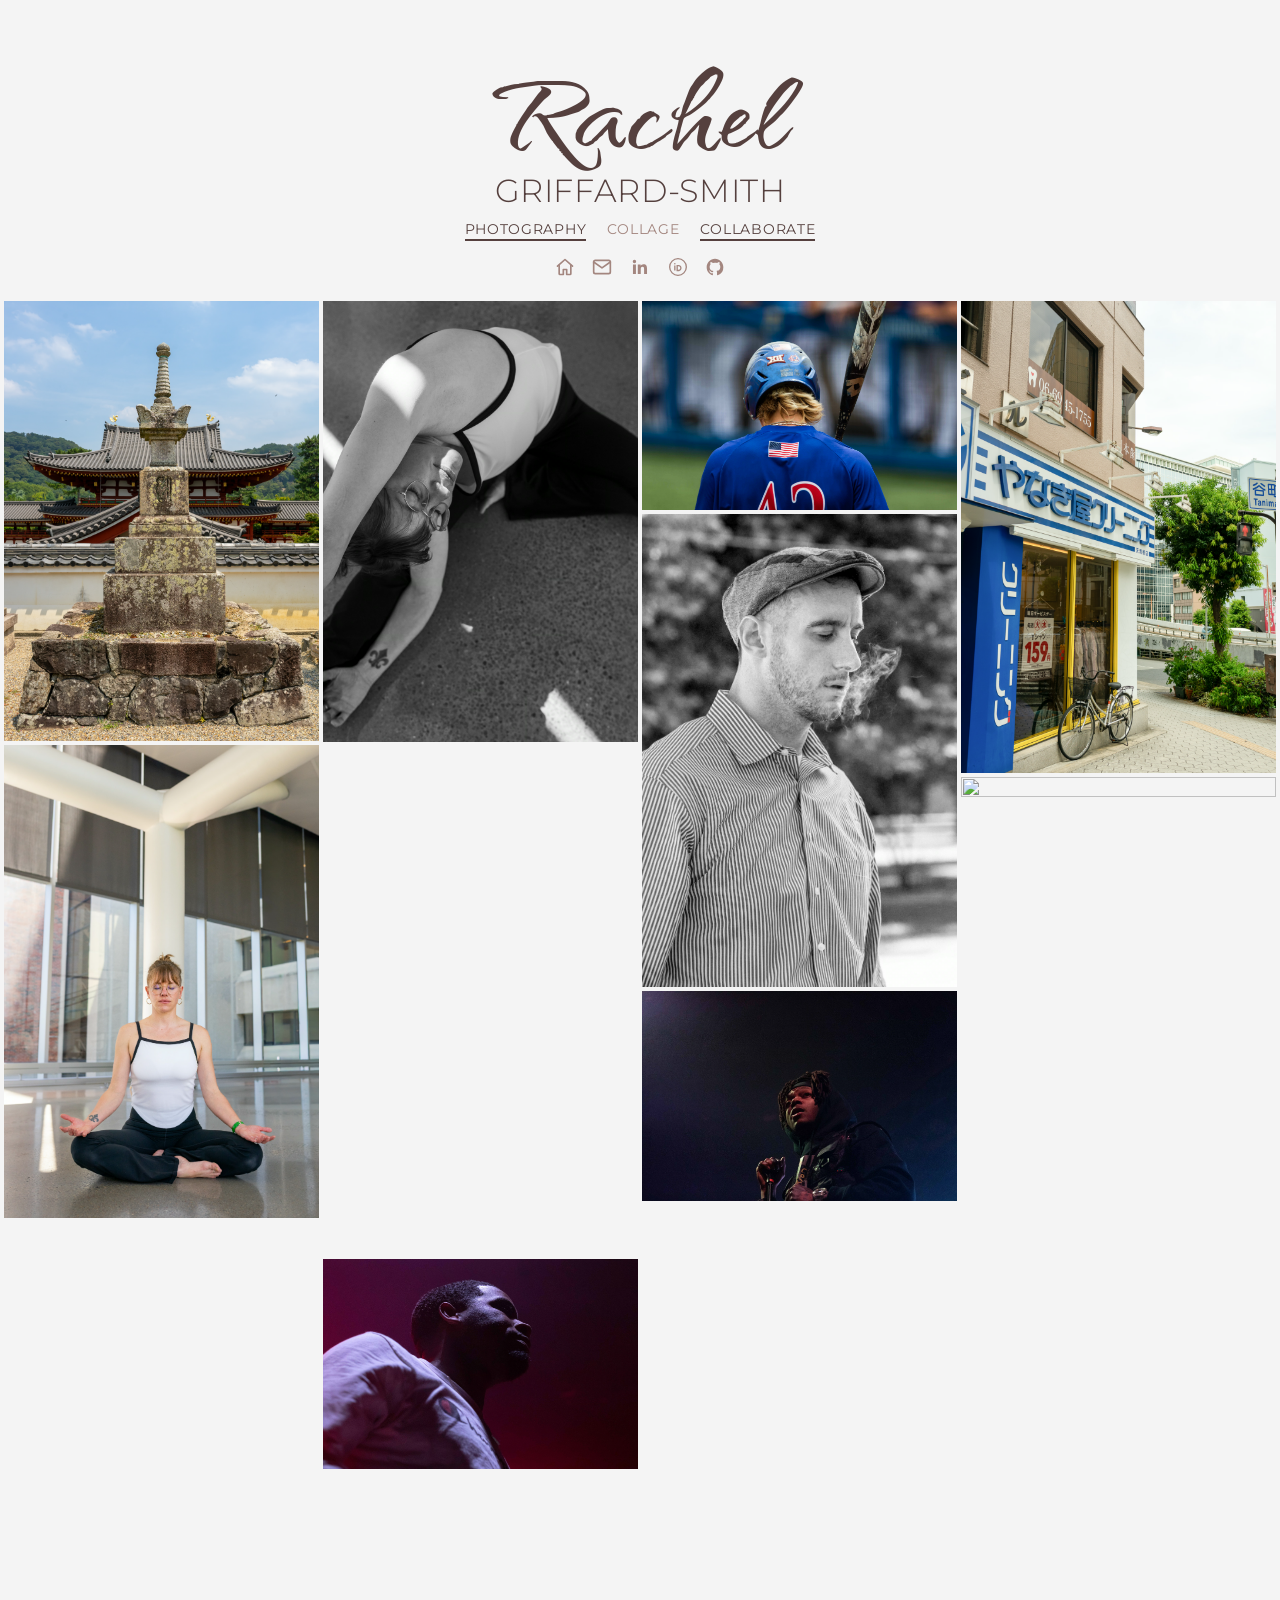
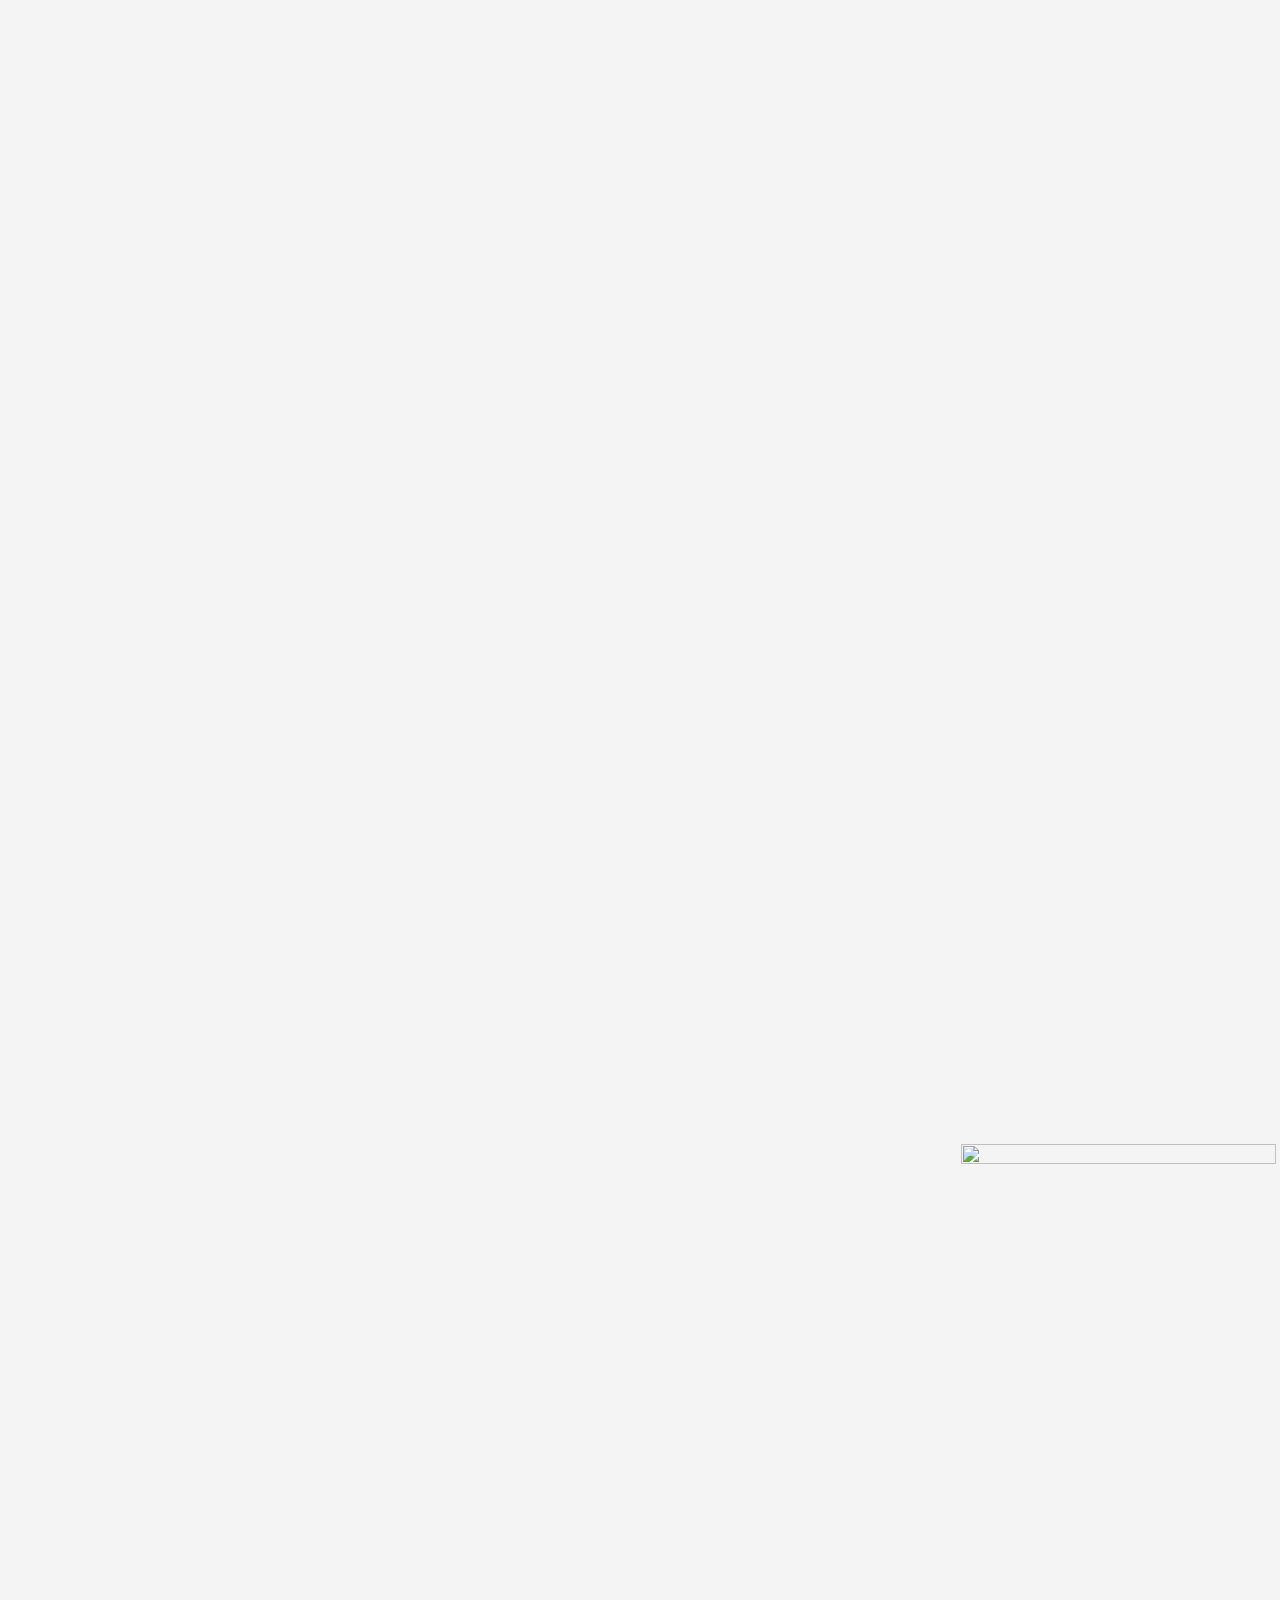
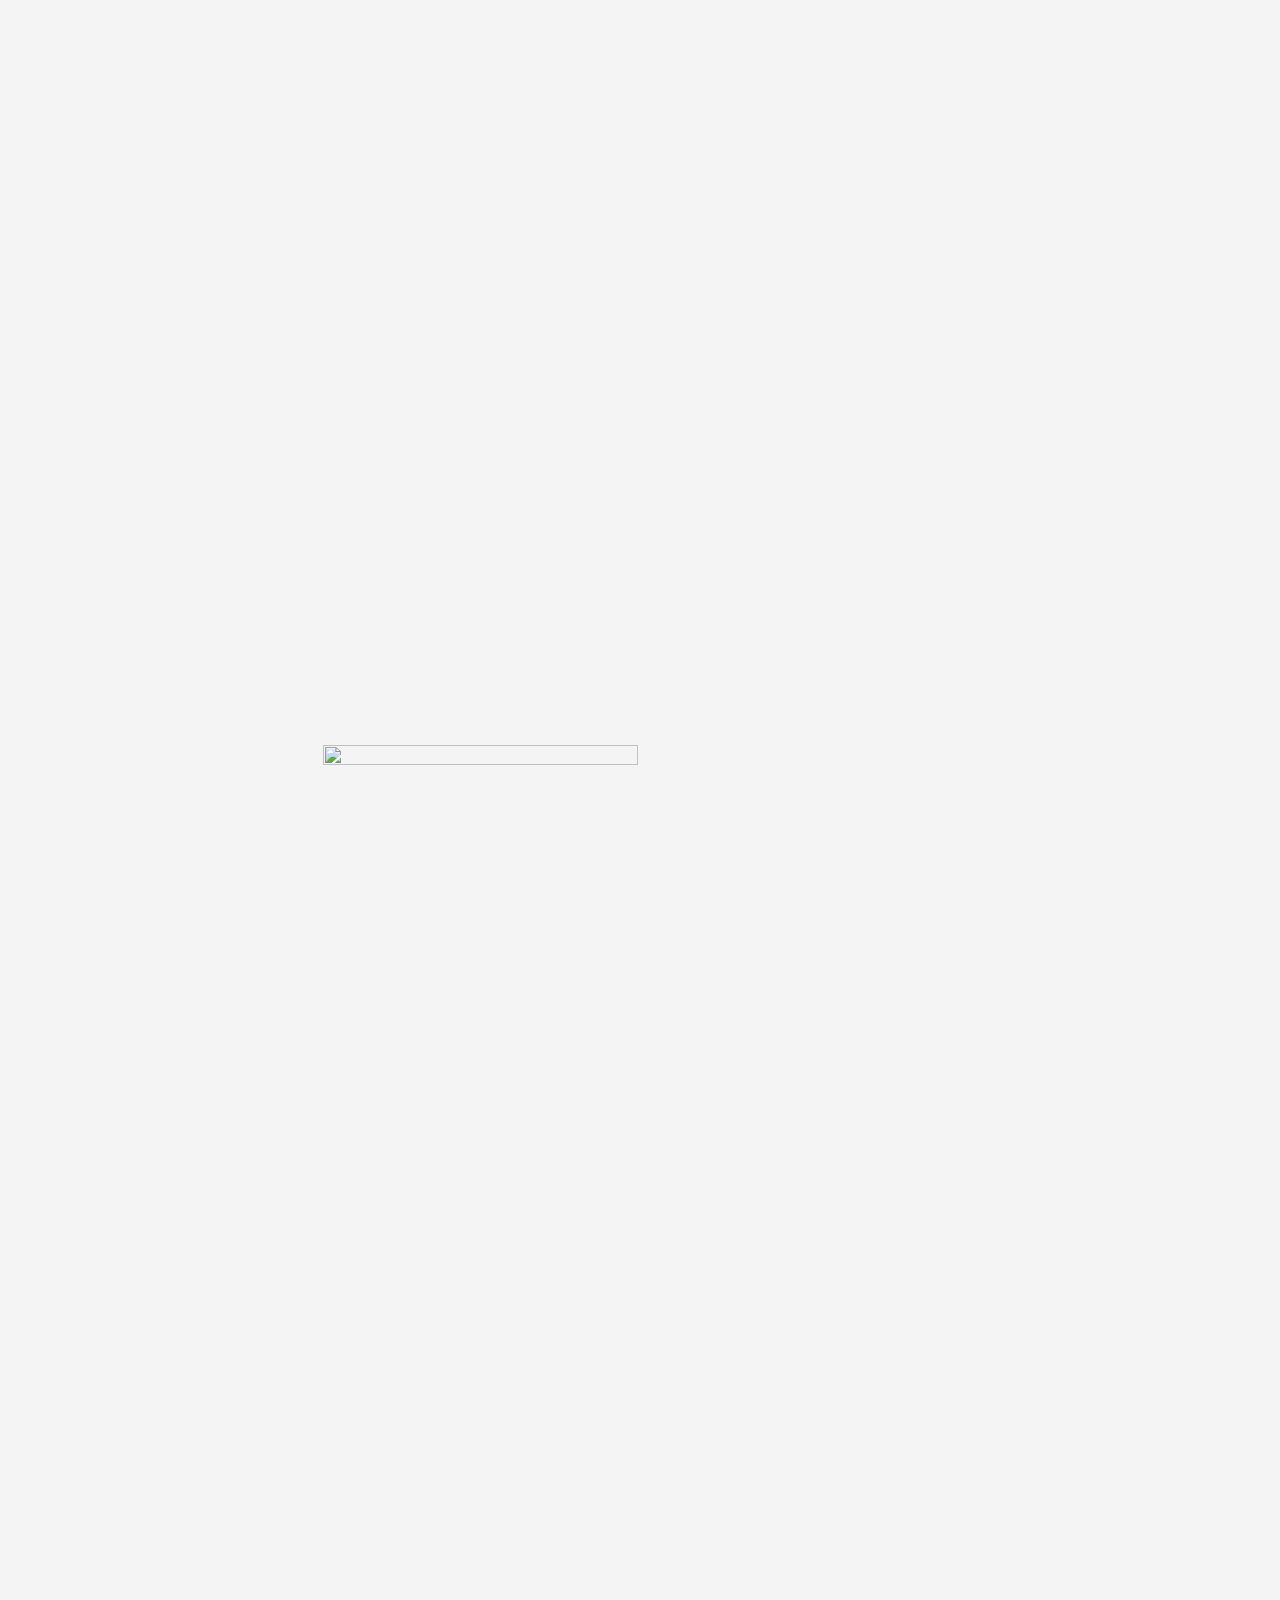
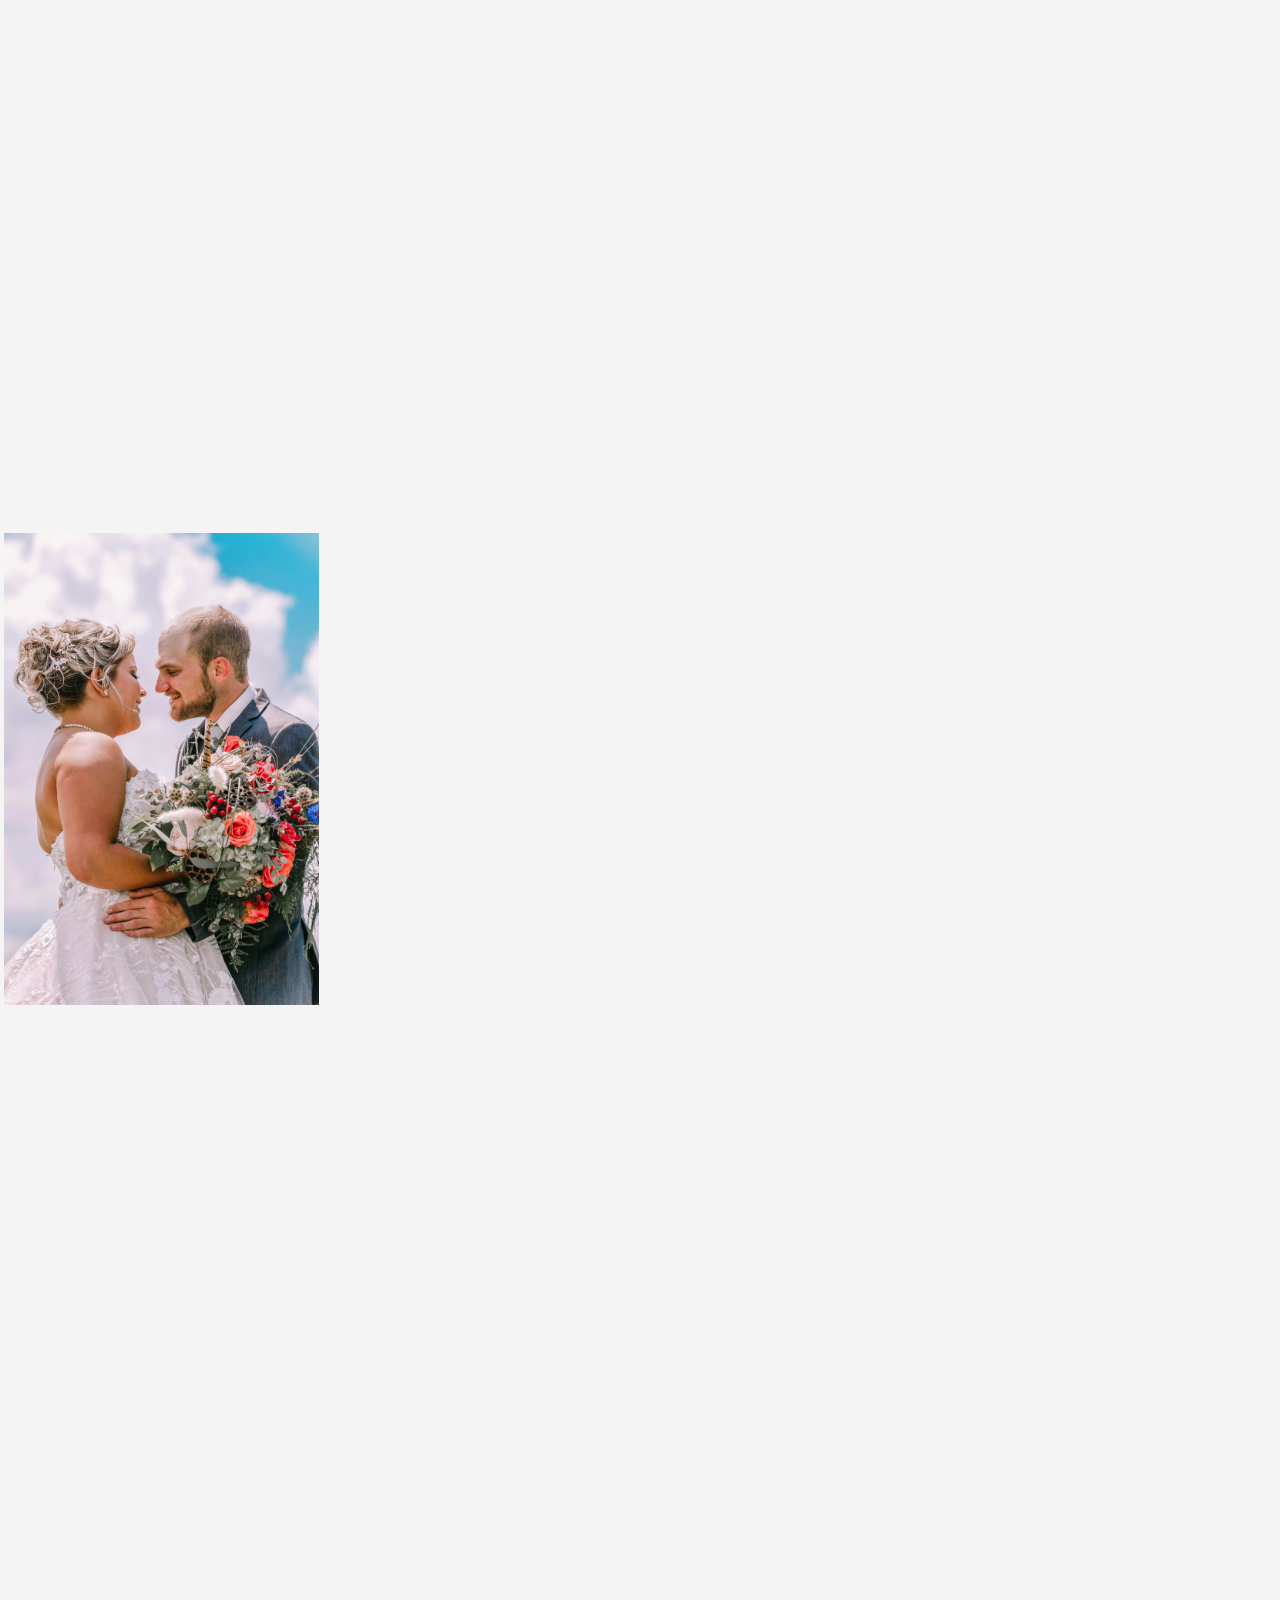
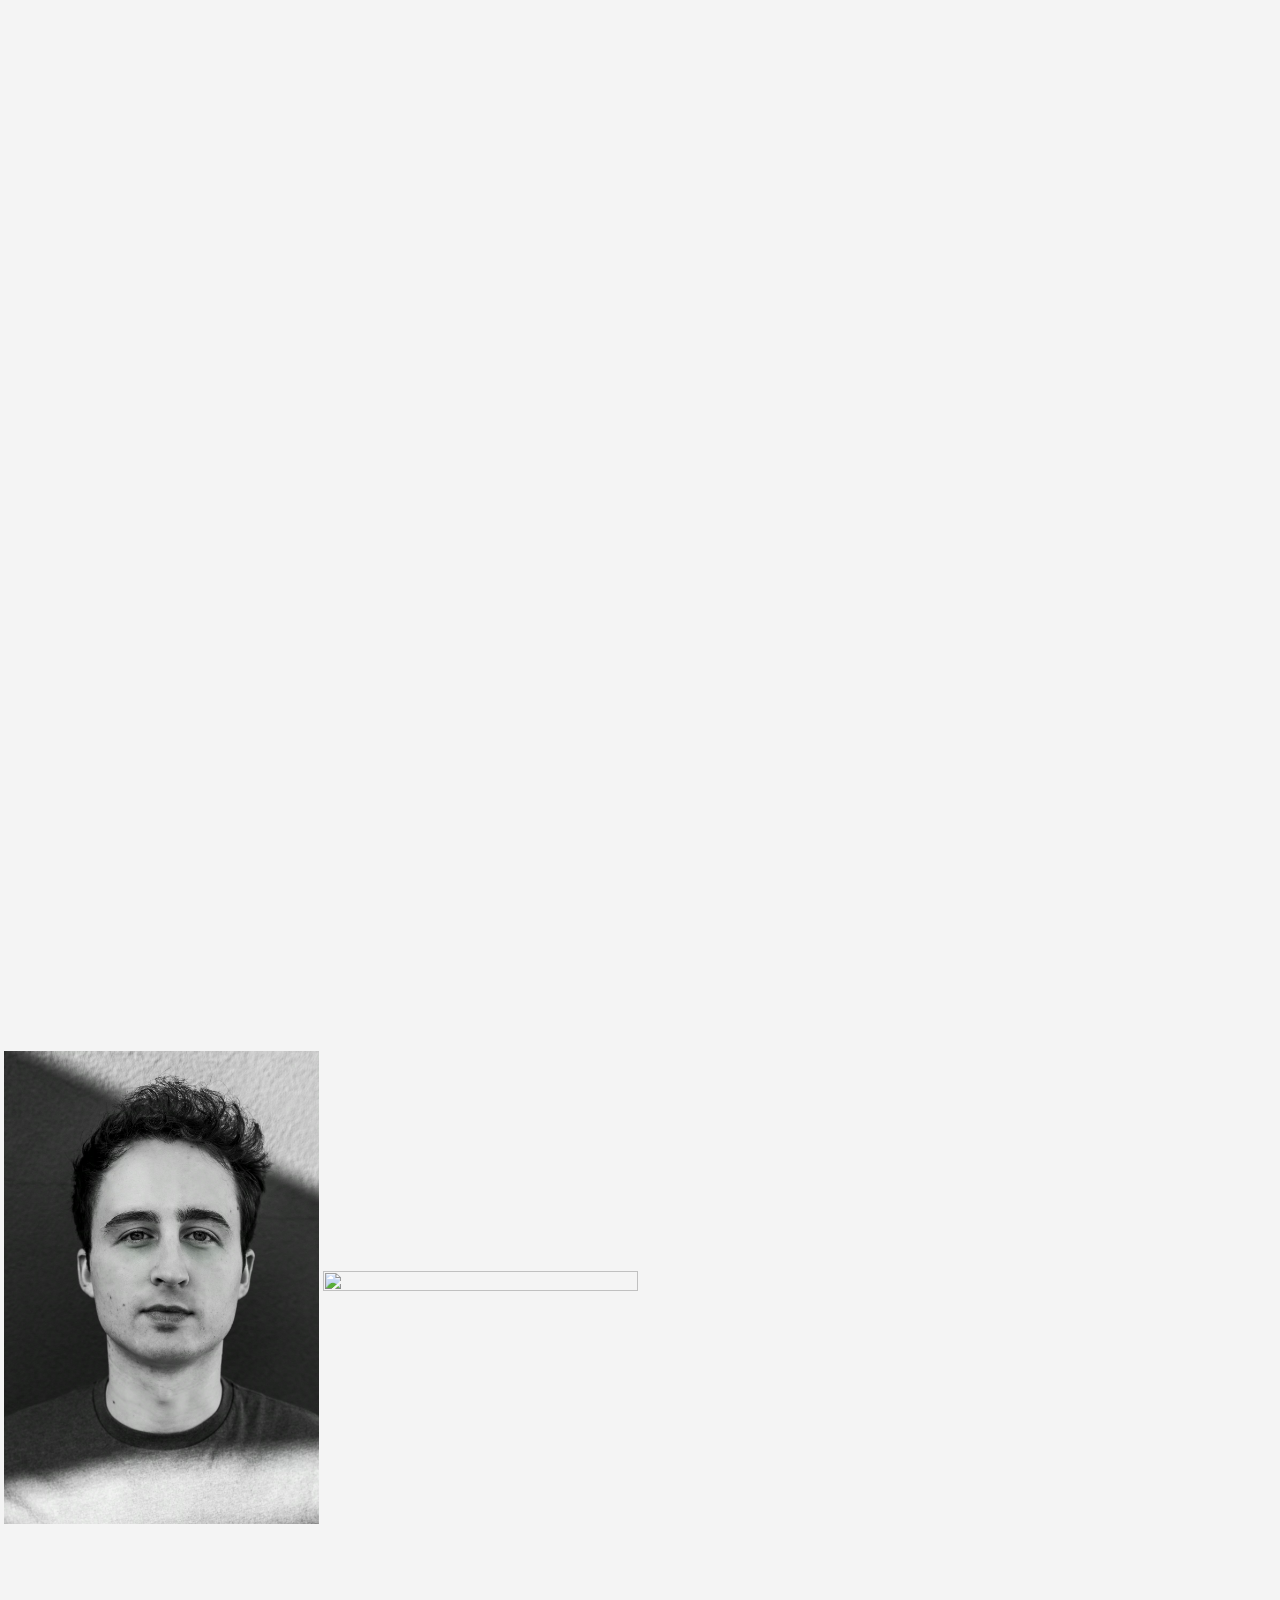
==== commit d7214a24: "Add nav links" ====
--- a/index.html
+++ b/index.html
@@ -20,6 +20,7 @@
 <nav class="pagenav">
   <a href="index.html" class="active">Photography</a>
   <a href="collage.html">Collage</a>
+  <a href="collaborate.html" class="active">Collaborate</a>
 </nav>
 
 <div class="contact">
--- a/styles.css
+++ b/styles.css
@@ -193,3 +193,7 @@
 @media (max-width: 600px) {
   .lightbox-prev, .lightbox-next { display: none; }
 }
+
+.collab a { color: #a3867f; transition: color 0.2s ease; }
+.collab a:hover,
+.collab a:focus-visible { color: #55403e; }
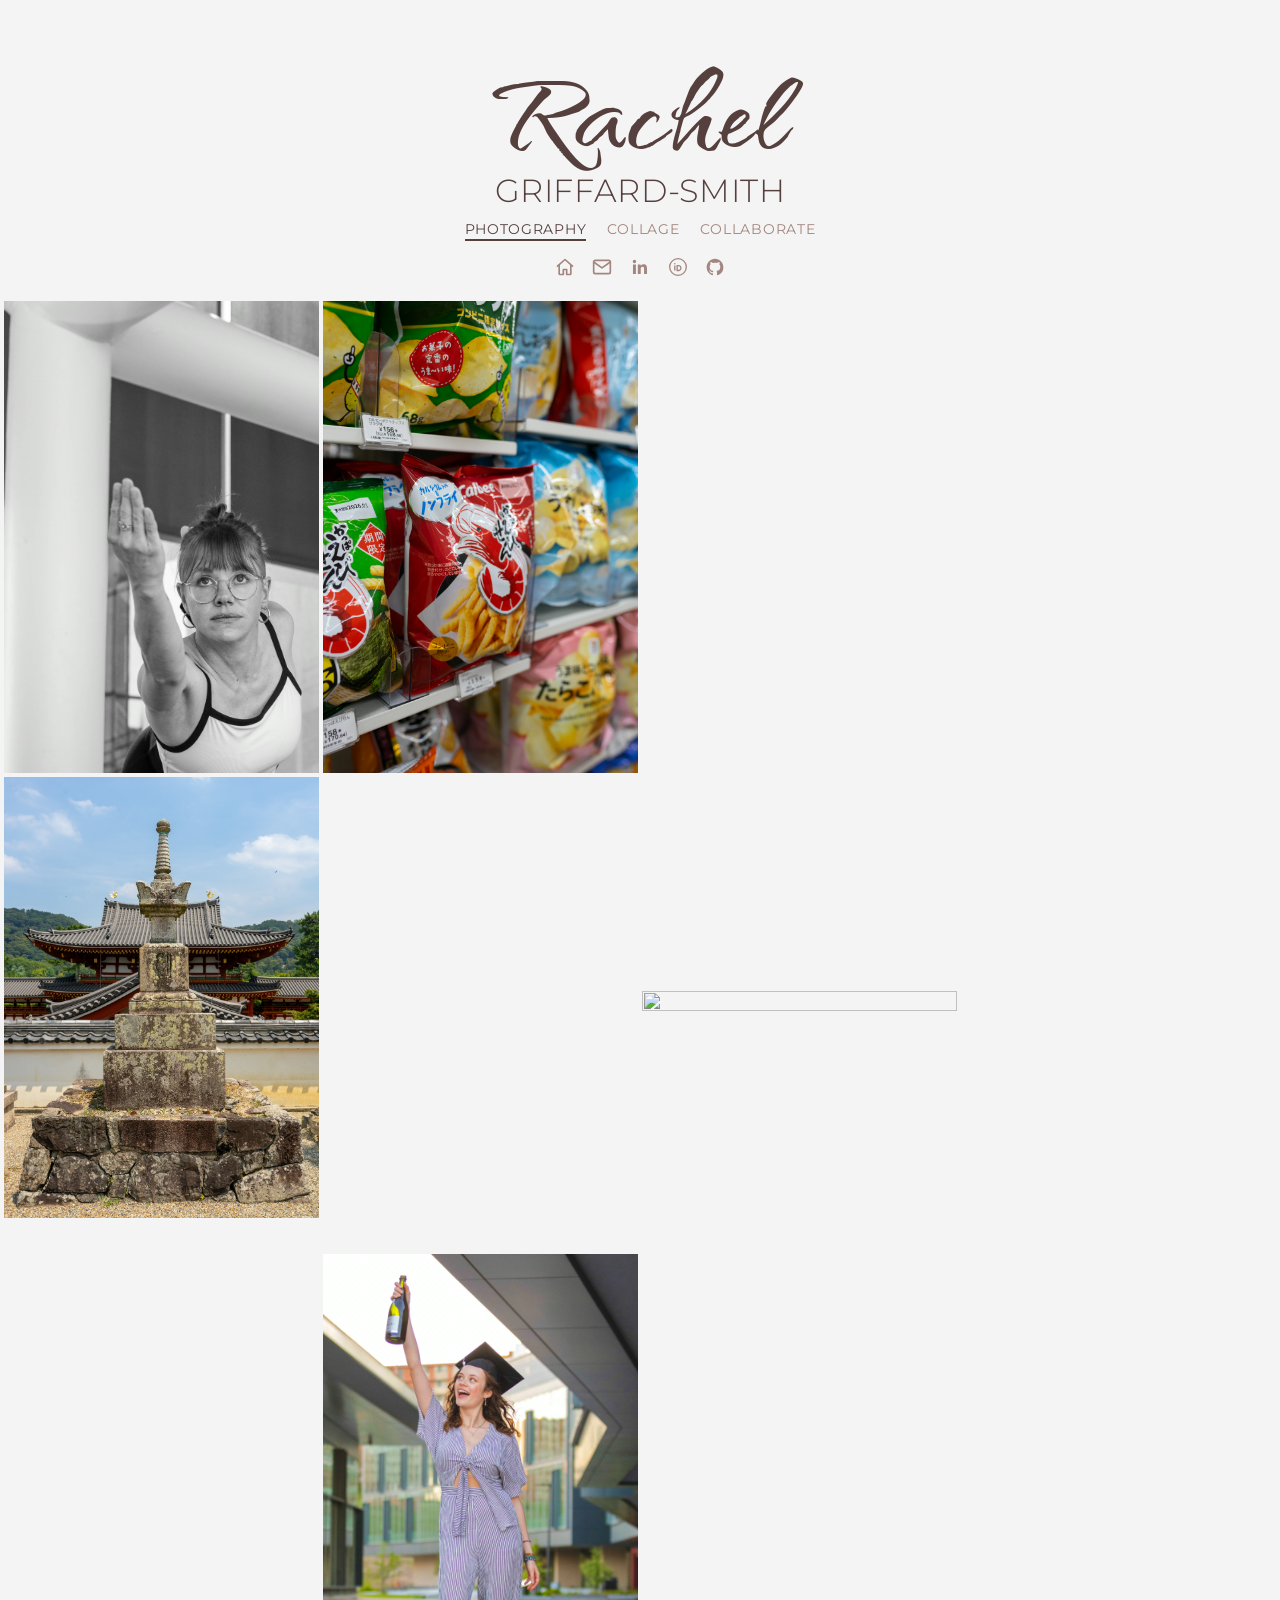
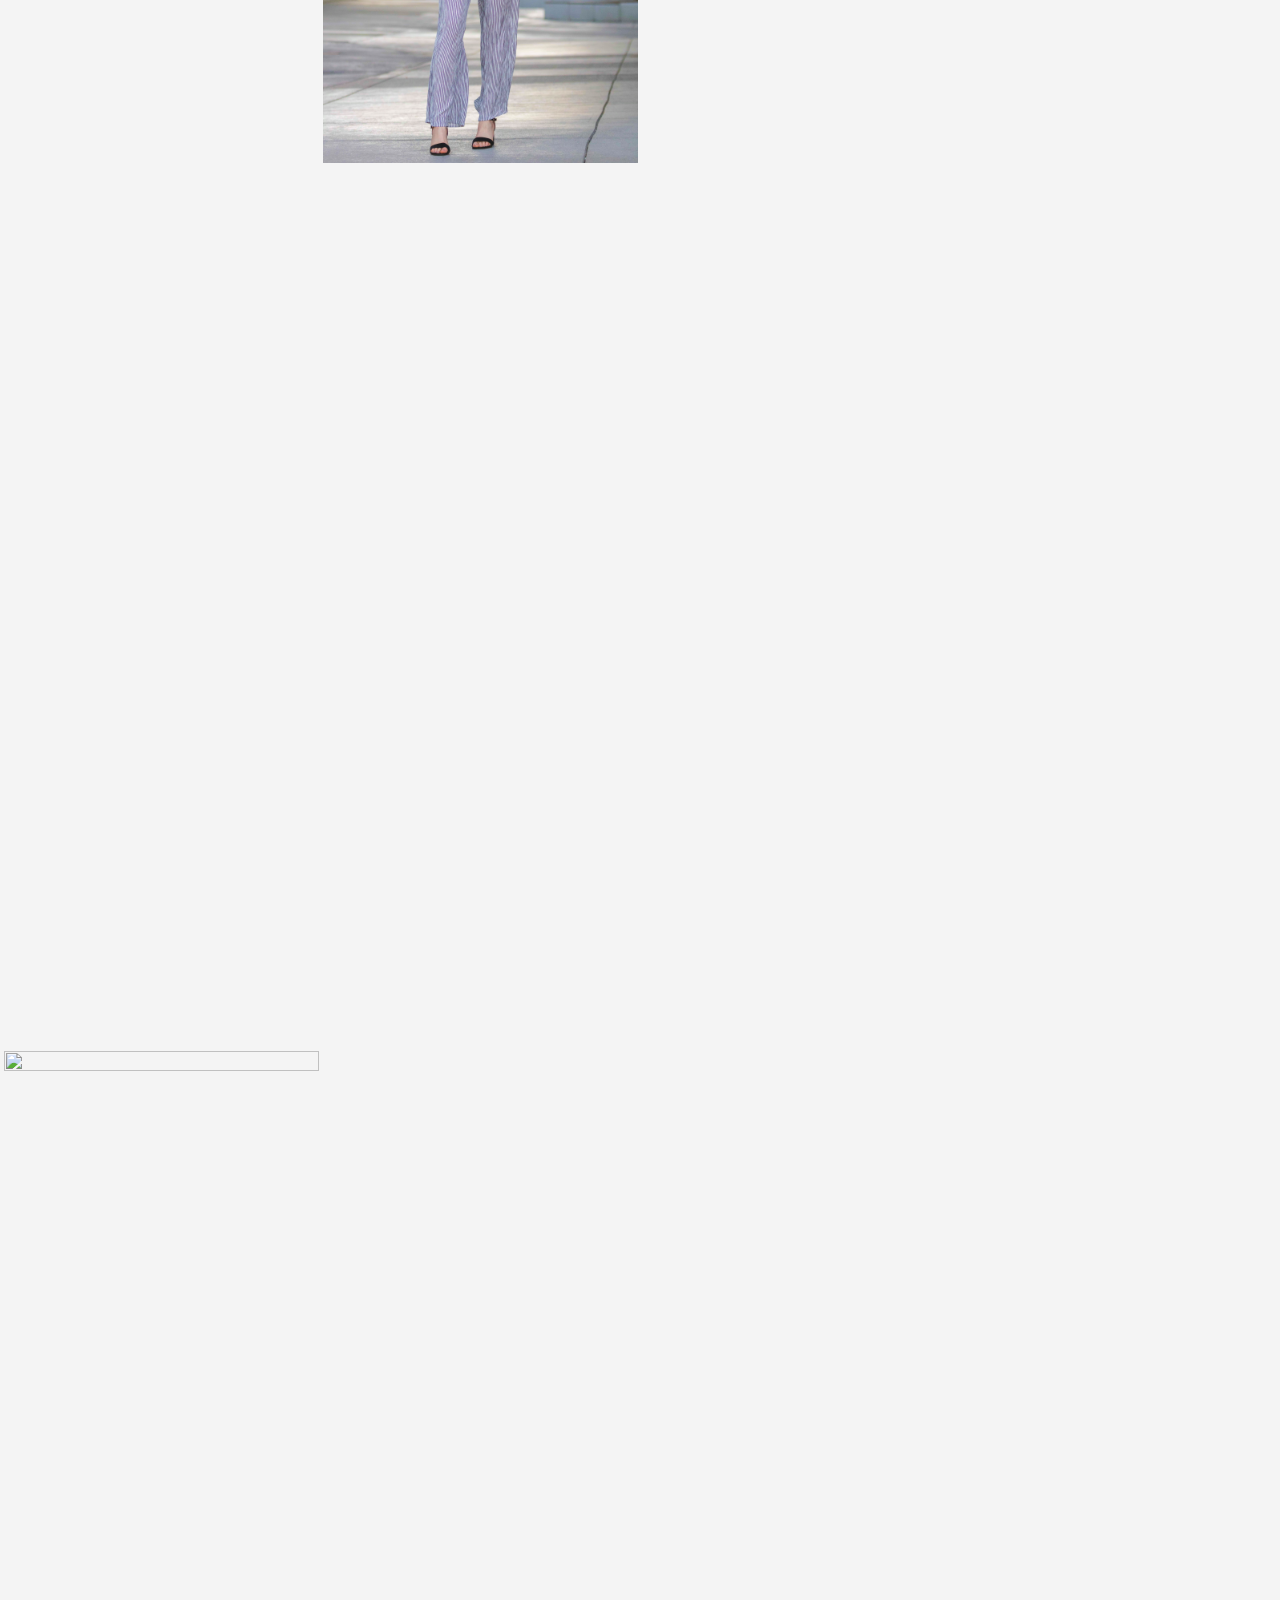
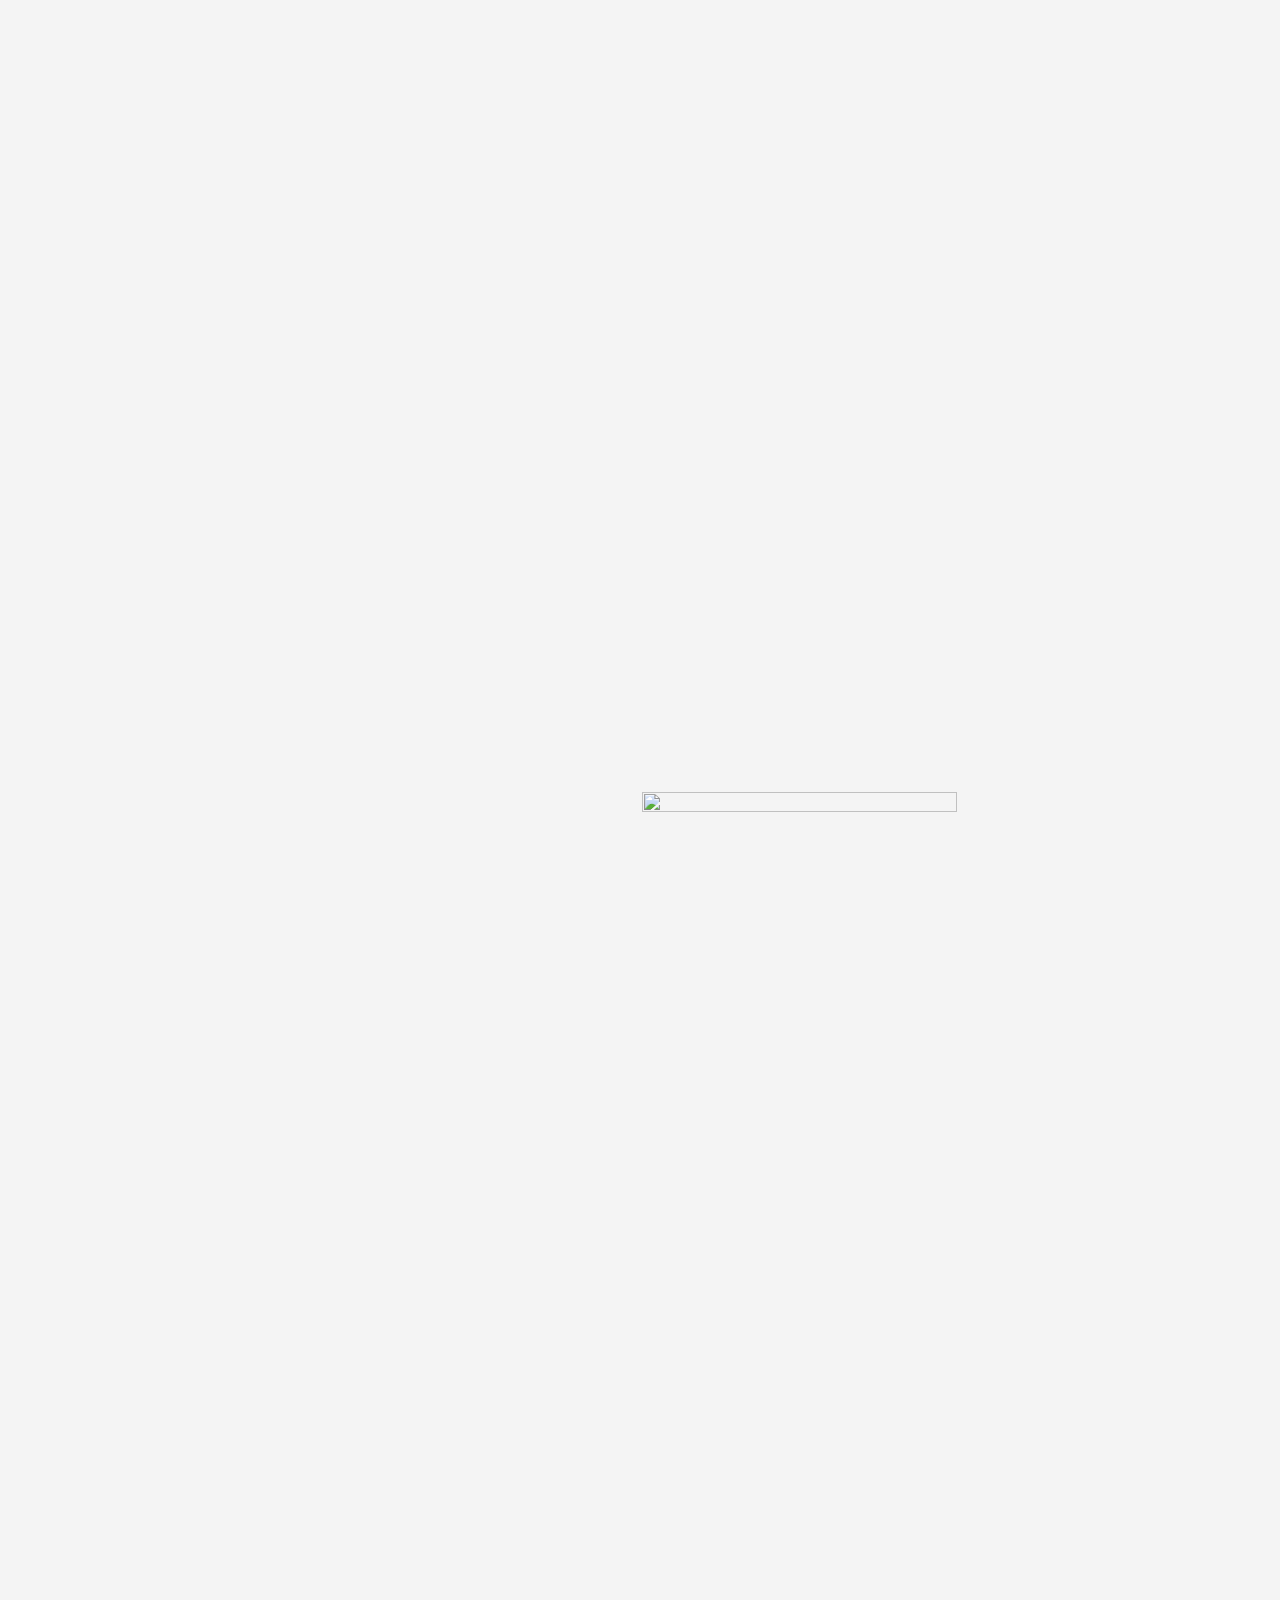
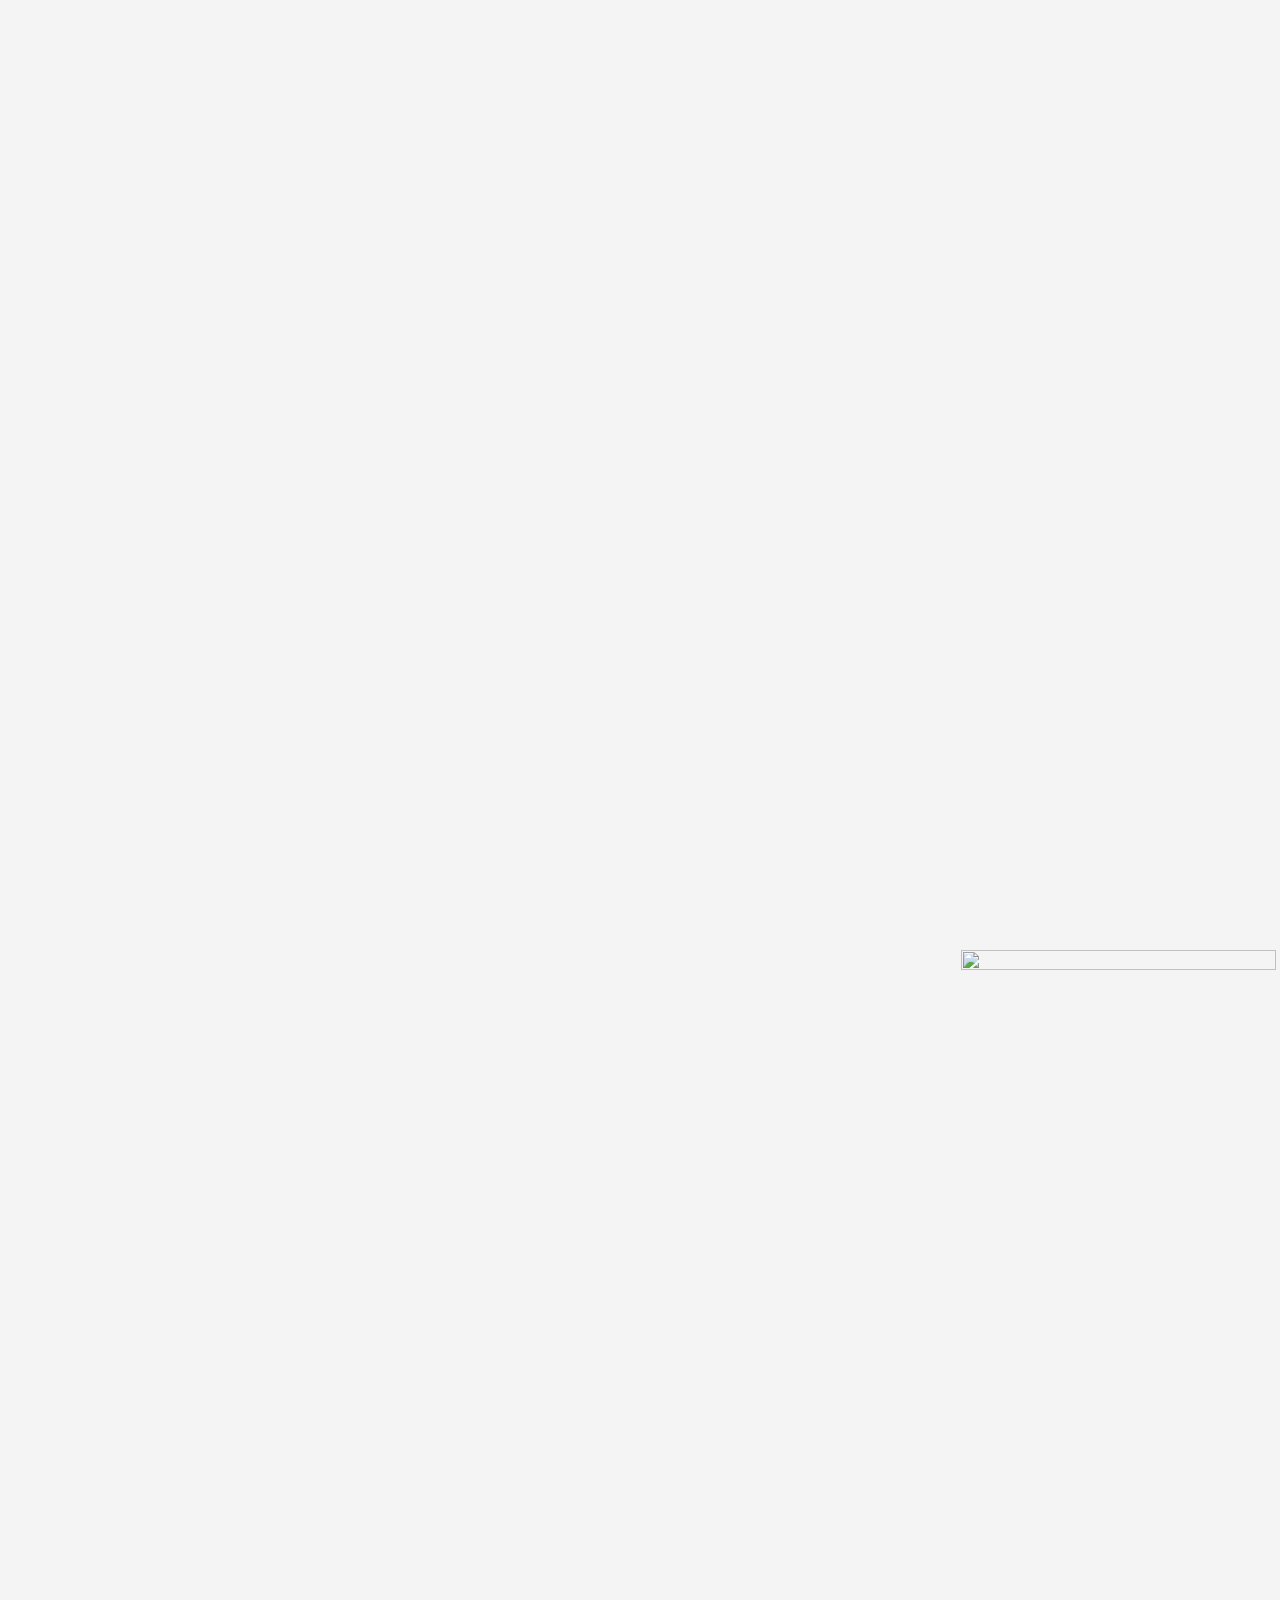
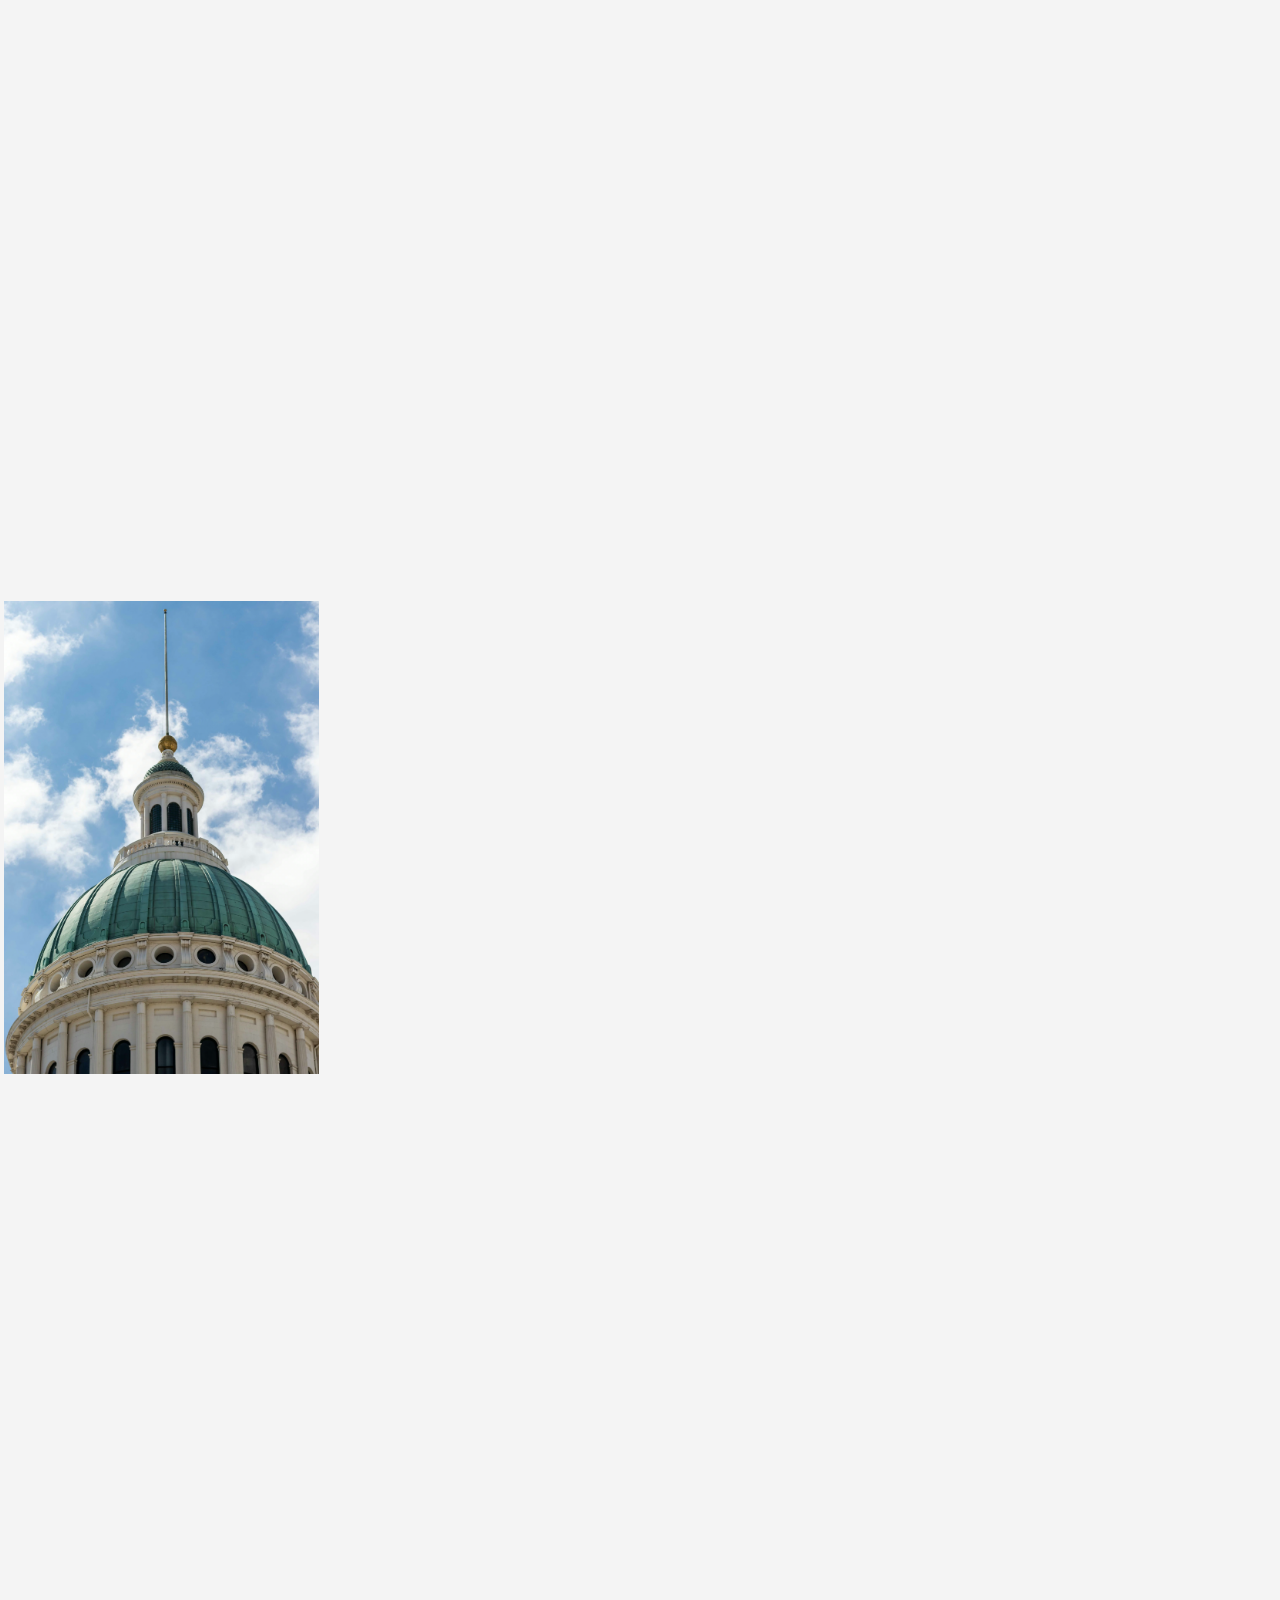
==== commit 643e646e: "Adjust active to passive for proper pages nav links" ====
--- a/index.html
+++ b/index.html
@@ -20,7 +20,7 @@
 <nav class="pagenav">
   <a href="index.html" class="active">Photography</a>
   <a href="collage.html">Collage</a>
-  <a href="collaborate.html" class="active">Collaborate</a>
+  <a href="collaborate.html">Collaborate</a>
 </nav>
 
 <div class="contact">
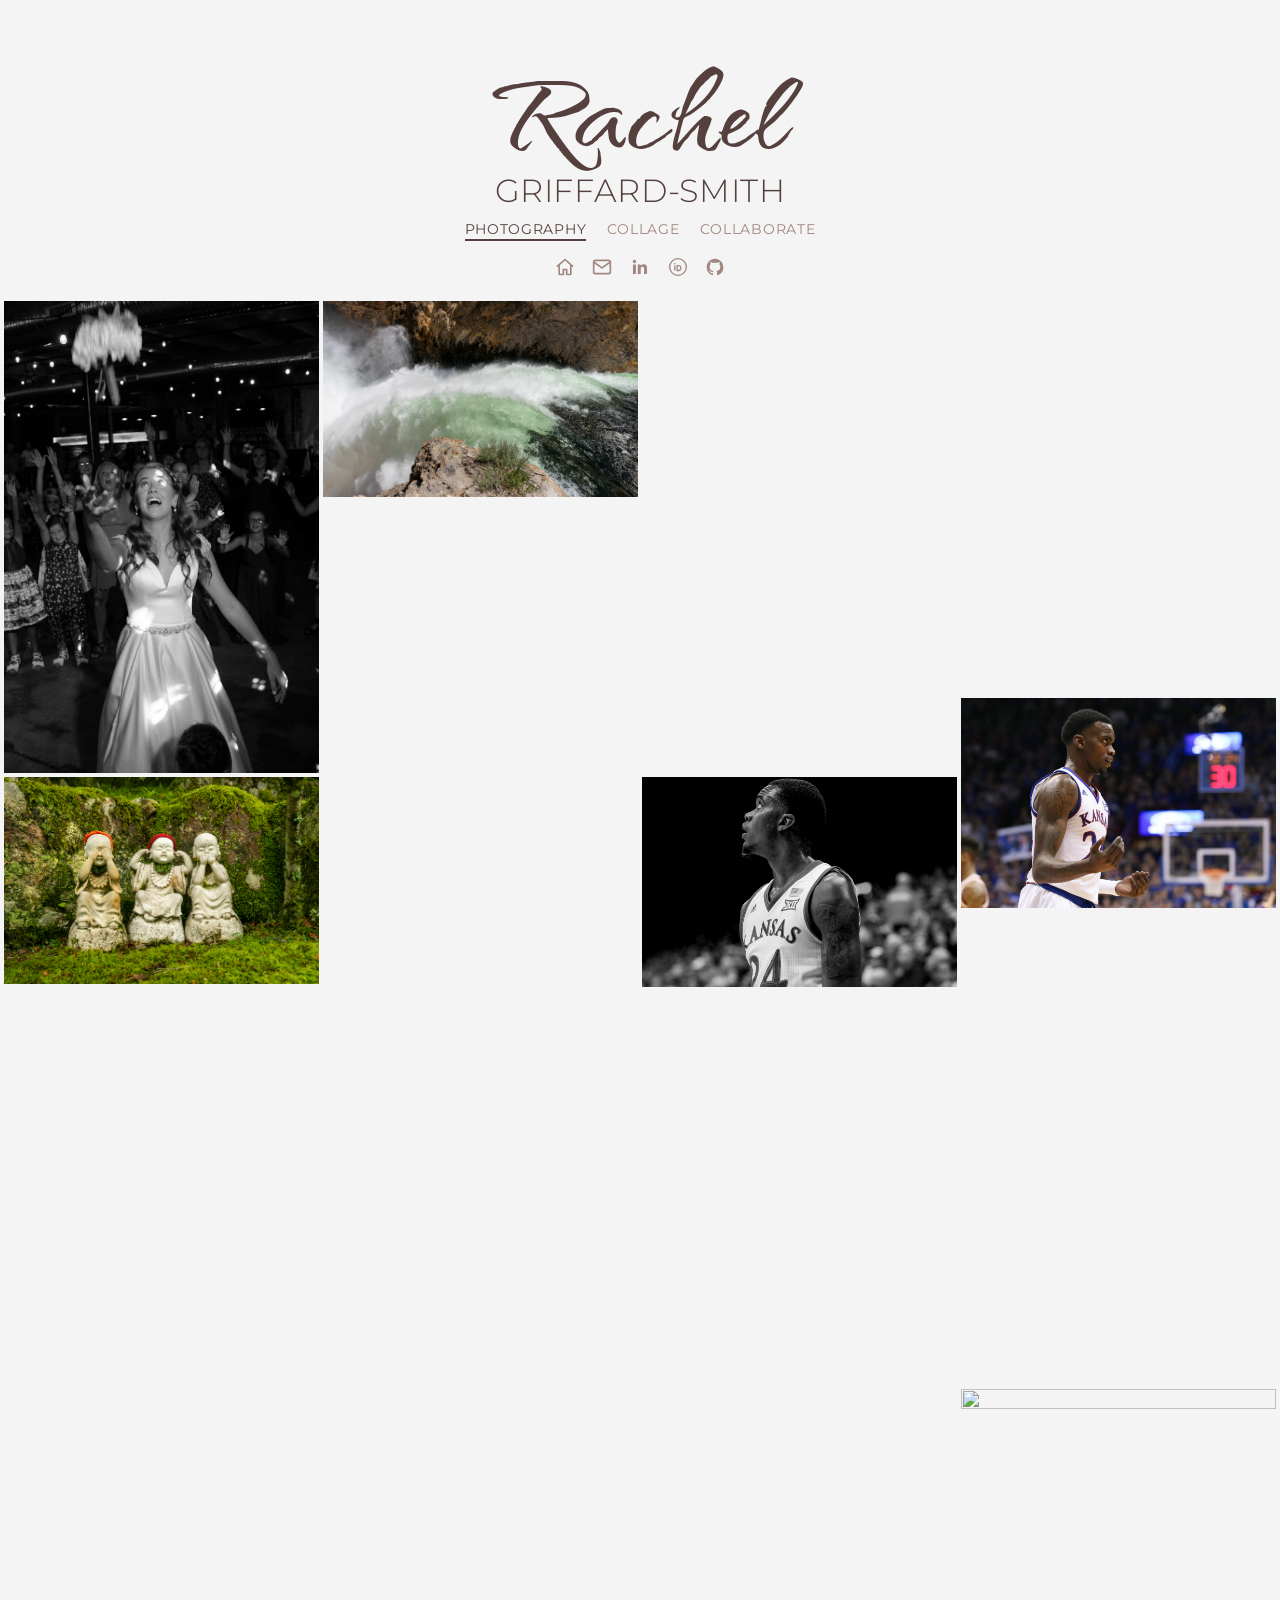
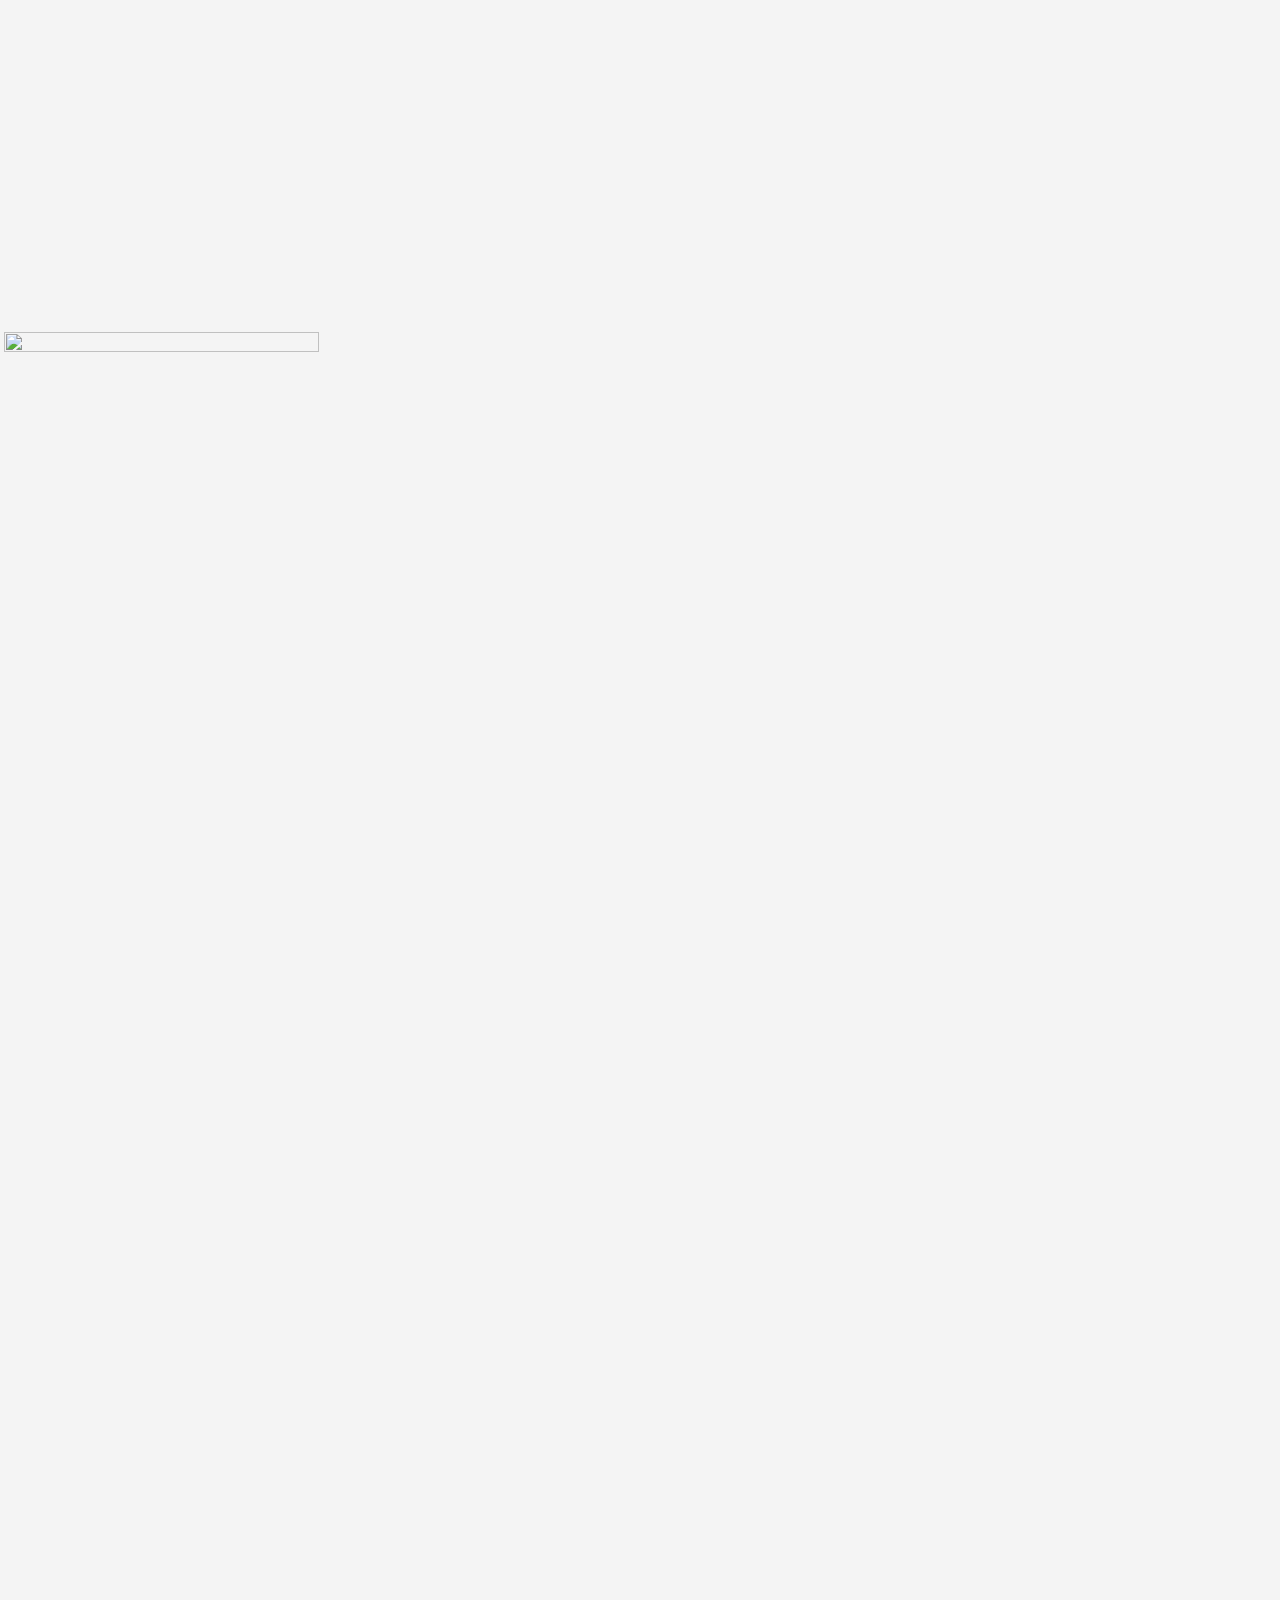
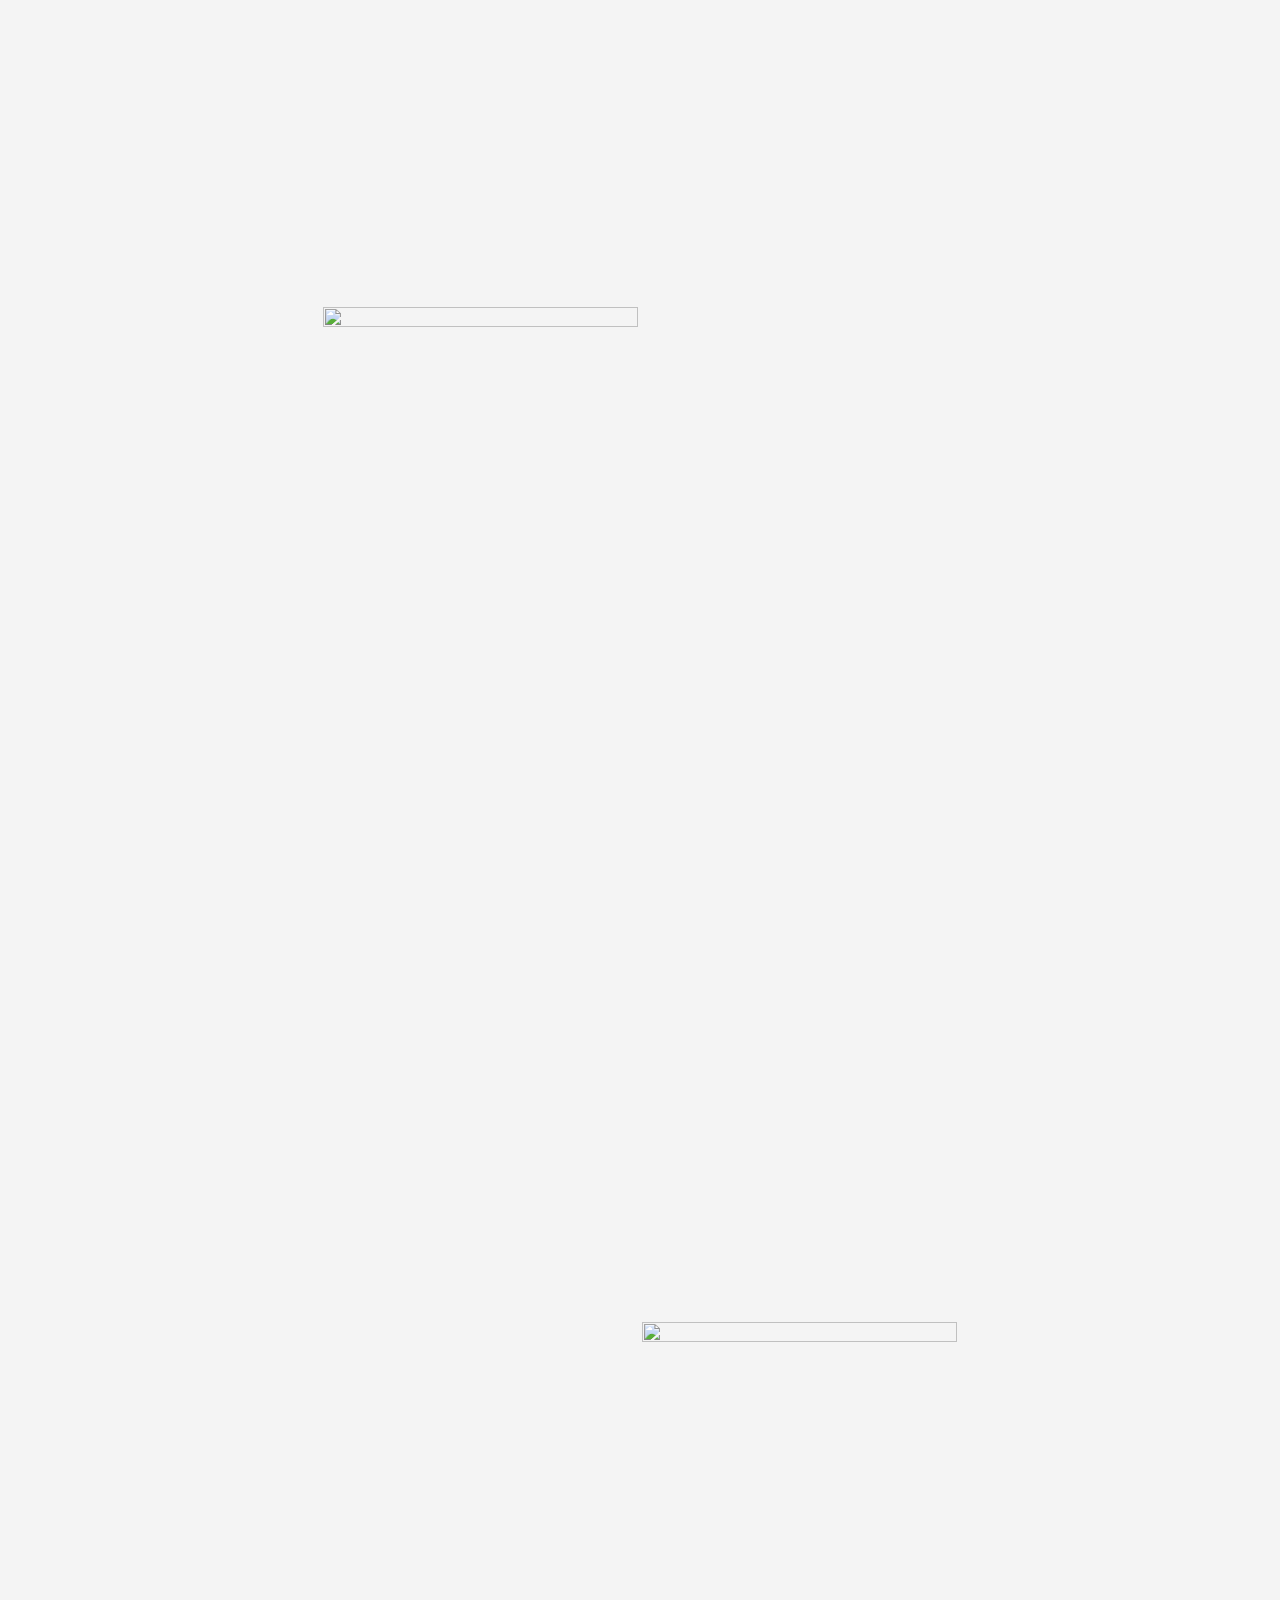
==== commit 71e3f37f: "Update headers" ====
--- a/index.html
+++ b/index.html
@@ -3,7 +3,7 @@
 <head>
 <meta charset="UTF-8">
 <meta name="viewport" content="width=device-width, initial-scale=1.0">
-<title>Rachel Griffard Smith</title>
+<title>Photography | Rachel Griffard Smith</title>
 <link rel="preconnect" href="https://fonts.googleapis.com">
 <link rel="preconnect" href="https://fonts.gstatic.com" crossorigin>
 <link href="https://fonts.googleapis.com/css2?family=Montserrat:wght@300&family=Mr+De+Haviland&display=swap" rel="stylesheet">
--- a/styles.css
+++ b/styles.css
@@ -194,6 +194,25 @@
   .lightbox-prev, .lightbox-next { display: none; }
 }
 
-.collab a { color: #a3867f; transition: color 0.2s ease; }
+.collab {
+  max-width: 34rem;
+  margin: 3rem auto 5rem;
+  padding: 0 1.25rem;
+  font-family: 'Montserrat', sans-serif;
+  font-weight: 300;
+  font-size: 1rem;
+  line-height: 1.8;
+  text-align: center;
+}
+
+.collab p { margin: 0 0 1.4rem; }
+
+.collab a {
+  color: #a3867f;
+  text-decoration: underline;
+  text-underline-offset: 0.25em;
+  transition: color 0.2s ease;
+}
+
 .collab a:hover,
 .collab a:focus-visible { color: #55403e; }
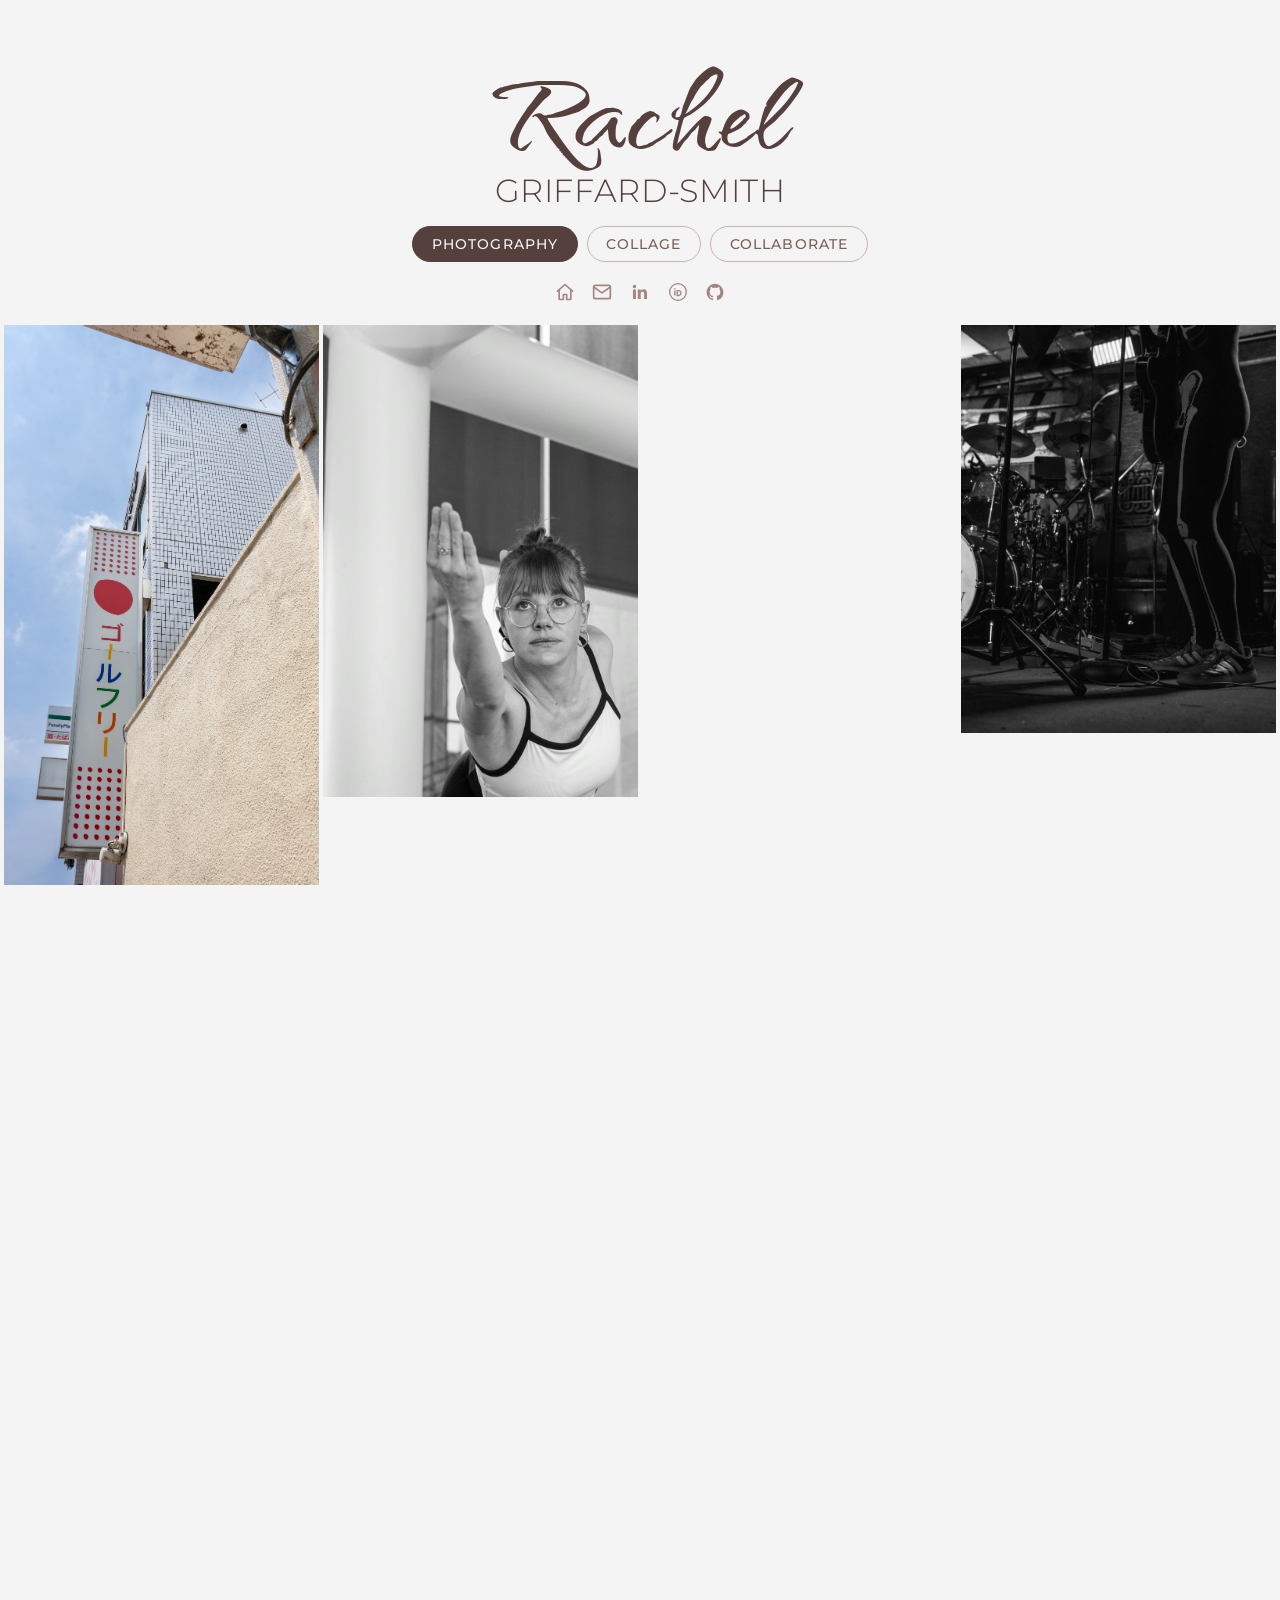
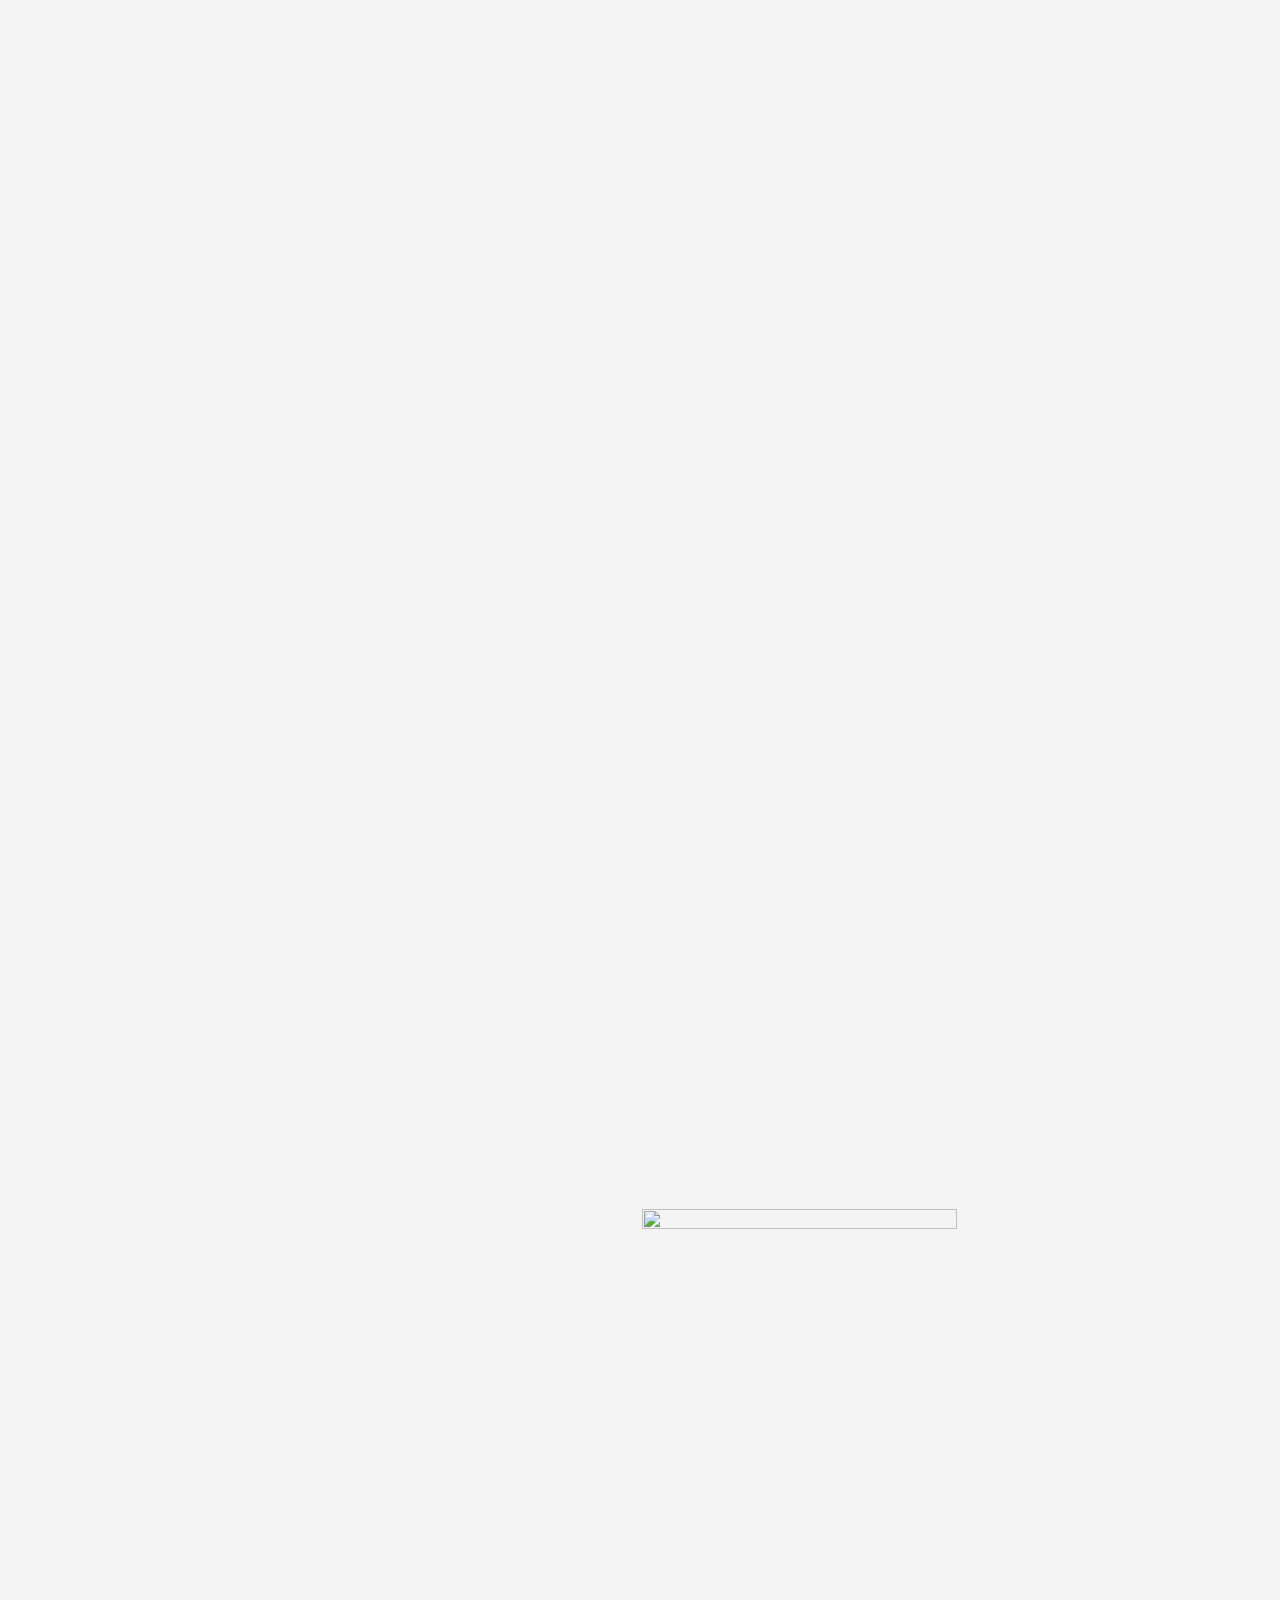
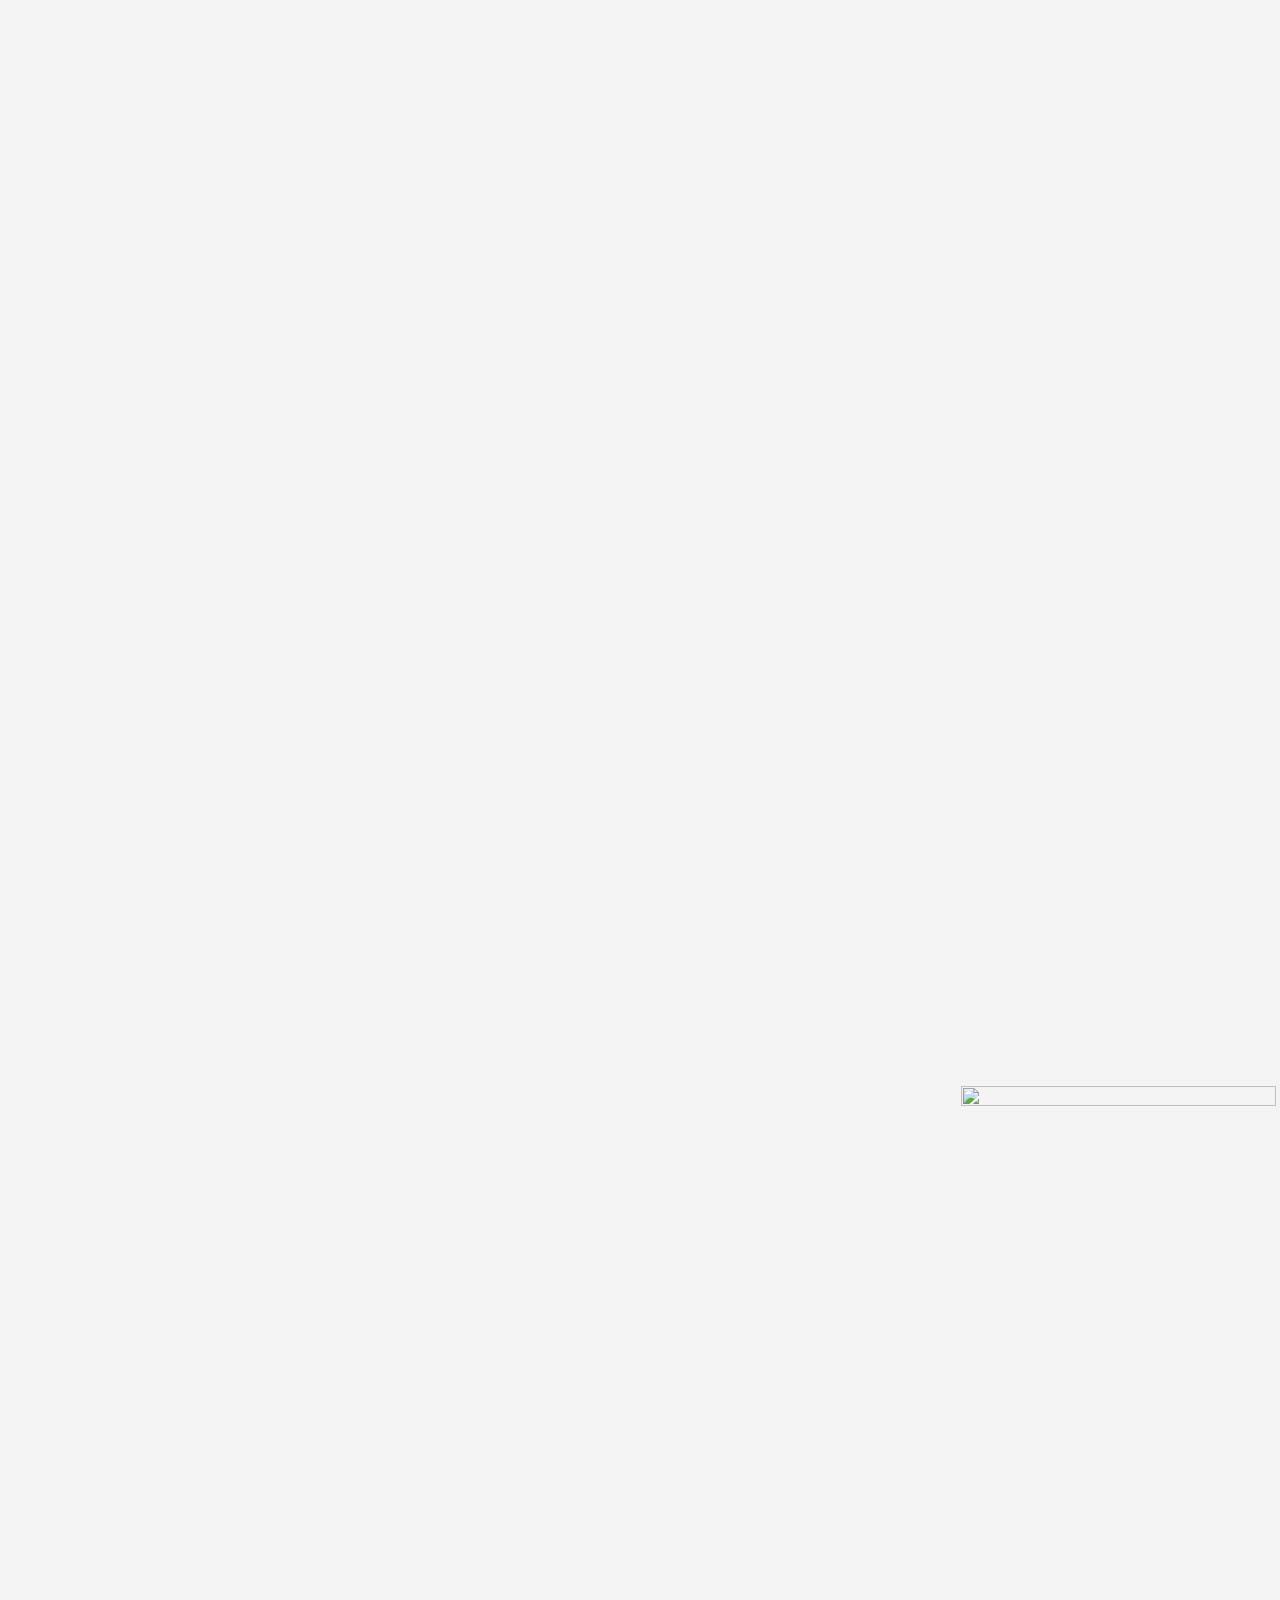
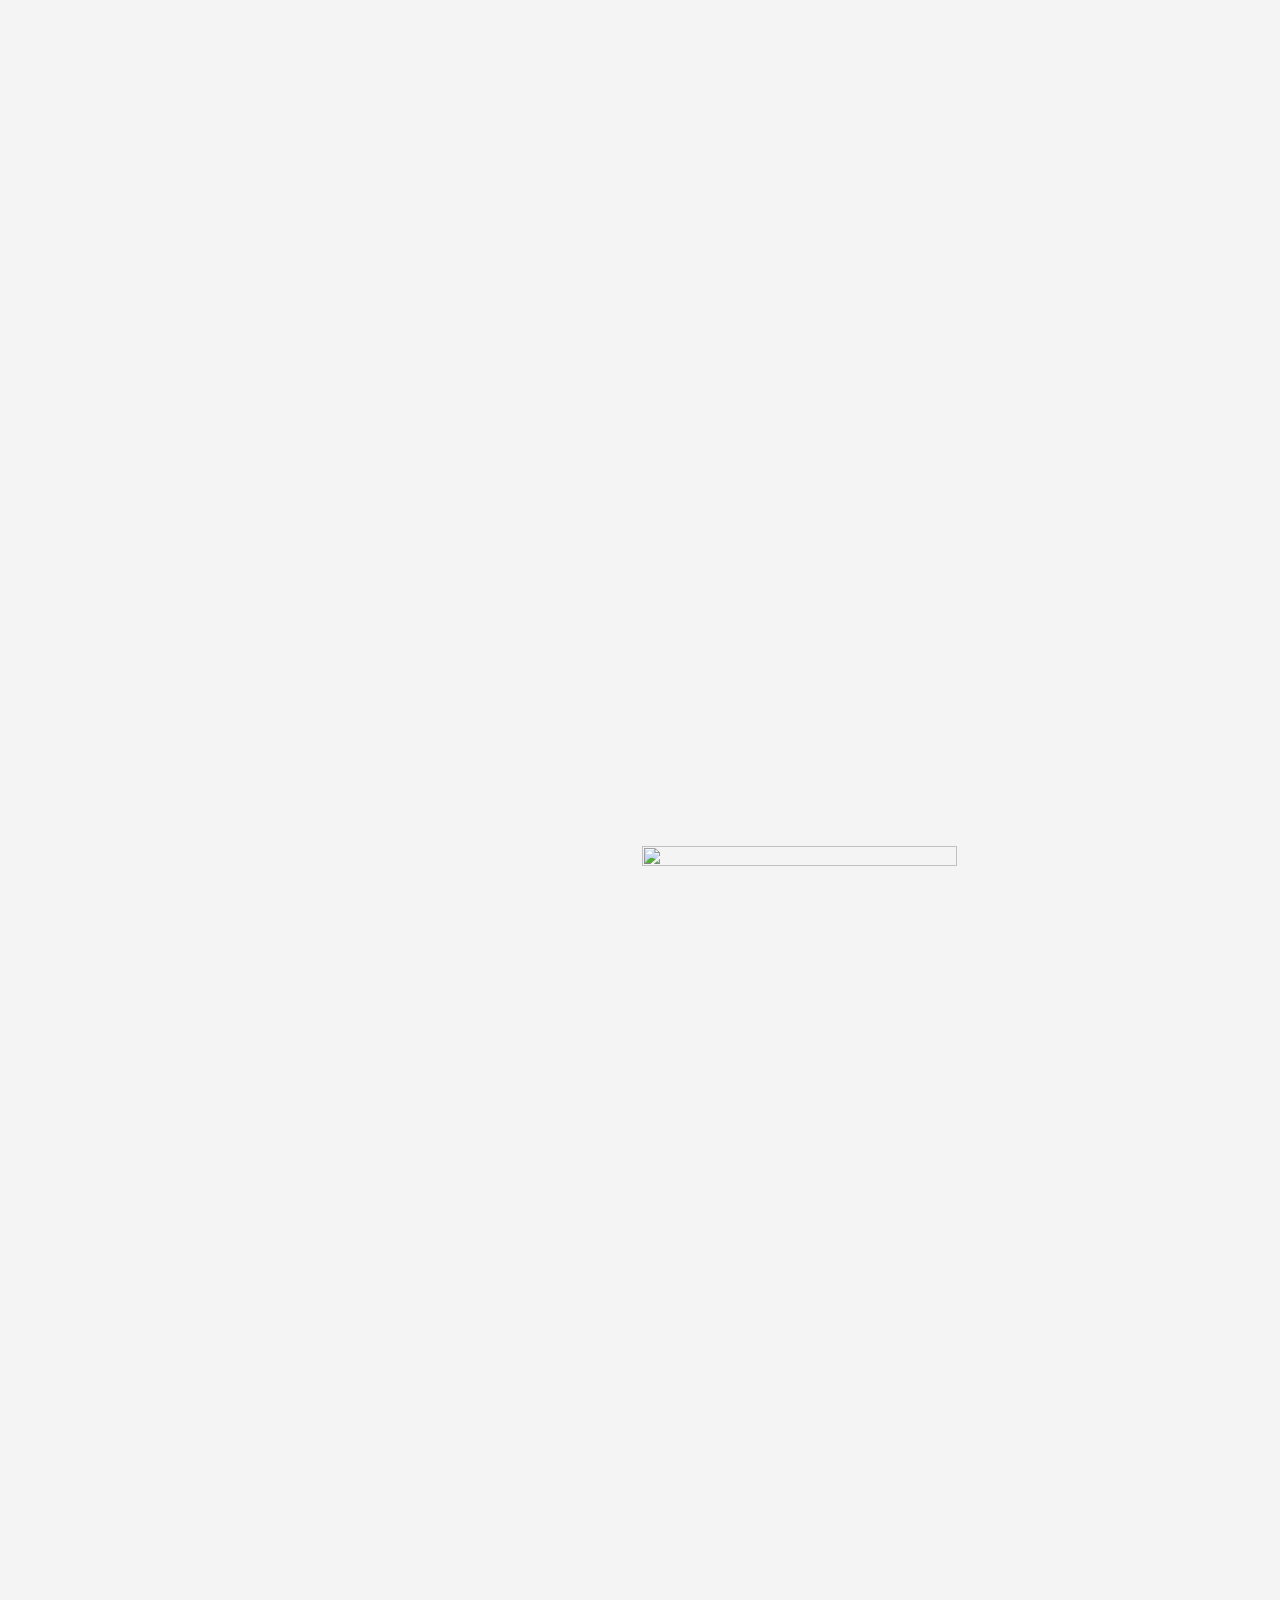
==== commit a57d6819: "New images, adjust tabs for easier to see pages" ====
--- a/index.html
+++ b/index.html
@@ -128,6 +128,12 @@
 <img src="assets/20260803-brandon-09635-6untitled.avif" style="aspect-ratio:2507/3760;" alt="" loading="lazy" decoding="async">
 <img src="assets/20260803-dogs-01218-3untitled.avif" style="aspect-ratio:2463/3694;" alt="" loading="lazy" decoding="async">
 <img src="assets/20260803-dogs-01228untitled.avif" style="aspect-ratio:3611/5056;" alt="" loading="lazy" decoding="async">
+<img src="assets/brand-2.avif" style="aspect-ratio:6029/9043;" alt="" loading="lazy" decoding="async">
+<img src="assets/jackandhighvalley (1 of 1)-2.avif" style="aspect-ratio:1421/1776;" alt="" loading="lazy" decoding="async">
+<img src="assets/jackandhighvalley (1 of 1)-5.avif" style="aspect-ratio:6038/7814;" alt="" loading="lazy" decoding="async">
+<img src="assets/jackandhighvalley (1 of 1)-6.avif" style="aspect-ratio:2506/3132;" alt="" loading="lazy" decoding="async">
+<img src="assets/jackandhighvalley (1 of 1)-9.avif" style="aspect-ratio:1231/821;" alt="" loading="lazy" decoding="async">
+<img src="assets/mail.avif" style="aspect-ratio:8797/5865;" alt="" loading="lazy" decoding="async">
 </div>
 
 <div class="lightbox" id="lightbox">
--- a/styles.css
+++ b/styles.css
@@ -42,31 +42,44 @@
 
 .pagenav {
   display: flex;
-  justify-content: center;
-  gap: 1.5em;
-  margin: 0.5em 0 1.2em;
+  flex-wrap: wrap;               /* keeps links from overflowing on phones */
+  justify-content: center;
+  gap: 0.6em;
+  margin: 0.8em 1rem 1.4em;
   font-family: 'Montserrat', sans-serif;
-  font-size: 0.85rem;
-  letter-spacing: 0.05em;
+  font-size: 0.9rem;
+  font-weight: 500;              /* a bit heavier so thin strokes don't wash out */
+  letter-spacing: 0.08em;
   text-transform: uppercase;
 }
 
+/* Each page is an outlined pill so it reads as a separate destination */
 .pagenav a {
-  color: #a3867f;
+  color: #7a5f59;                /* ~5.8:1 on white, still the same warm tone */
   text-decoration: none;
-  padding-bottom: 2px;
-  border-bottom: 2px solid transparent;
-  transition: color 0.2s ease, border-color 0.2s ease;
-}
-
-.pagenav a:hover,
+  padding: 0.55em 1.3em;
+  border: 1px solid #c9b3ad;
+  border-radius: 999px;
+  transition: color 0.2s ease, background-color 0.2s ease, border-color 0.2s ease;
+}
+
+.pagenav a:hover {
+  color: #55403e;
+  border-color: #55403e;
+  background-color: #ebe3e1;
+}
+
 .pagenav a:focus-visible {
   color: #55403e;
-}
-
+  outline: 2px solid #55403e;    /* clear indicator for keyboard users */
+  outline-offset: 3px;
+}
+
+/* Current page is filled in */
 .pagenav a.active {
-  color: #55403e;
-  border-bottom-color: #55403e;
+  color: #F4F4F4;
+  background-color: #55403e;
+  border-color: #55403e;
 }
 
 .gallery {
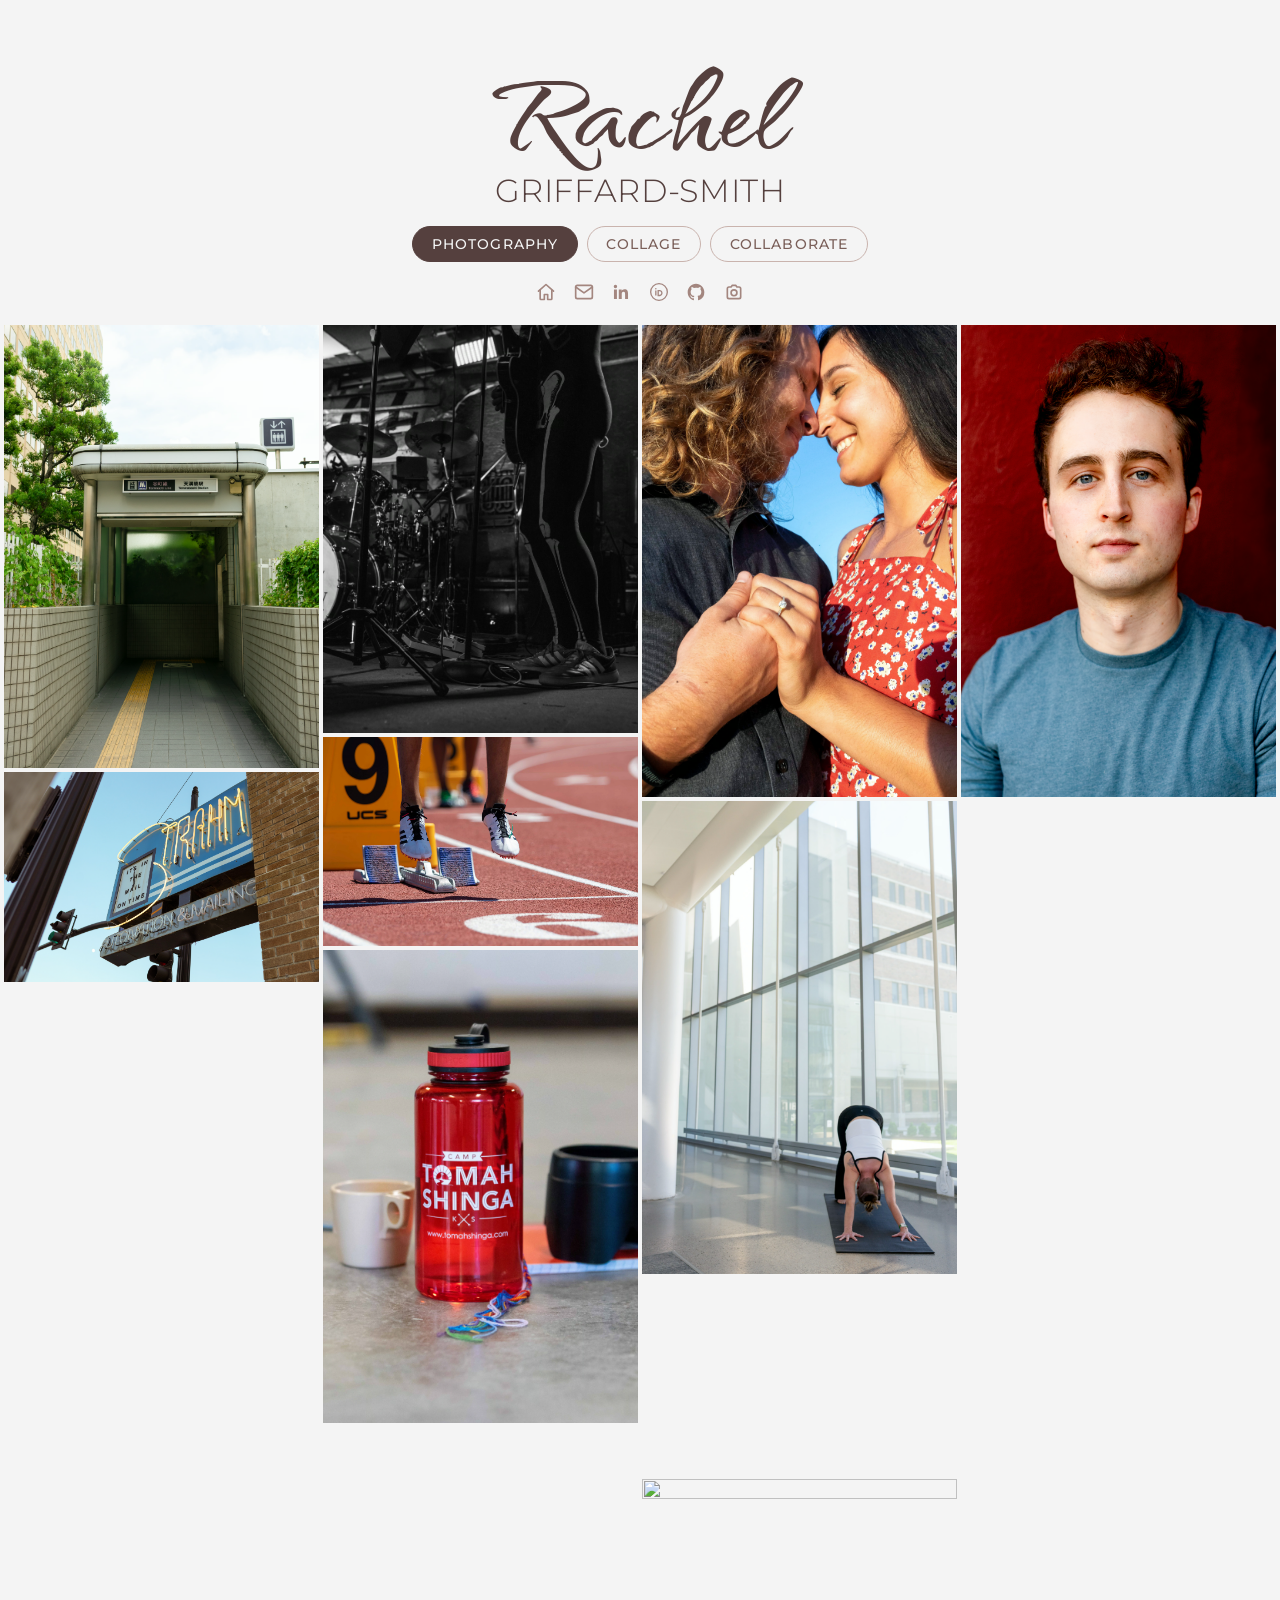
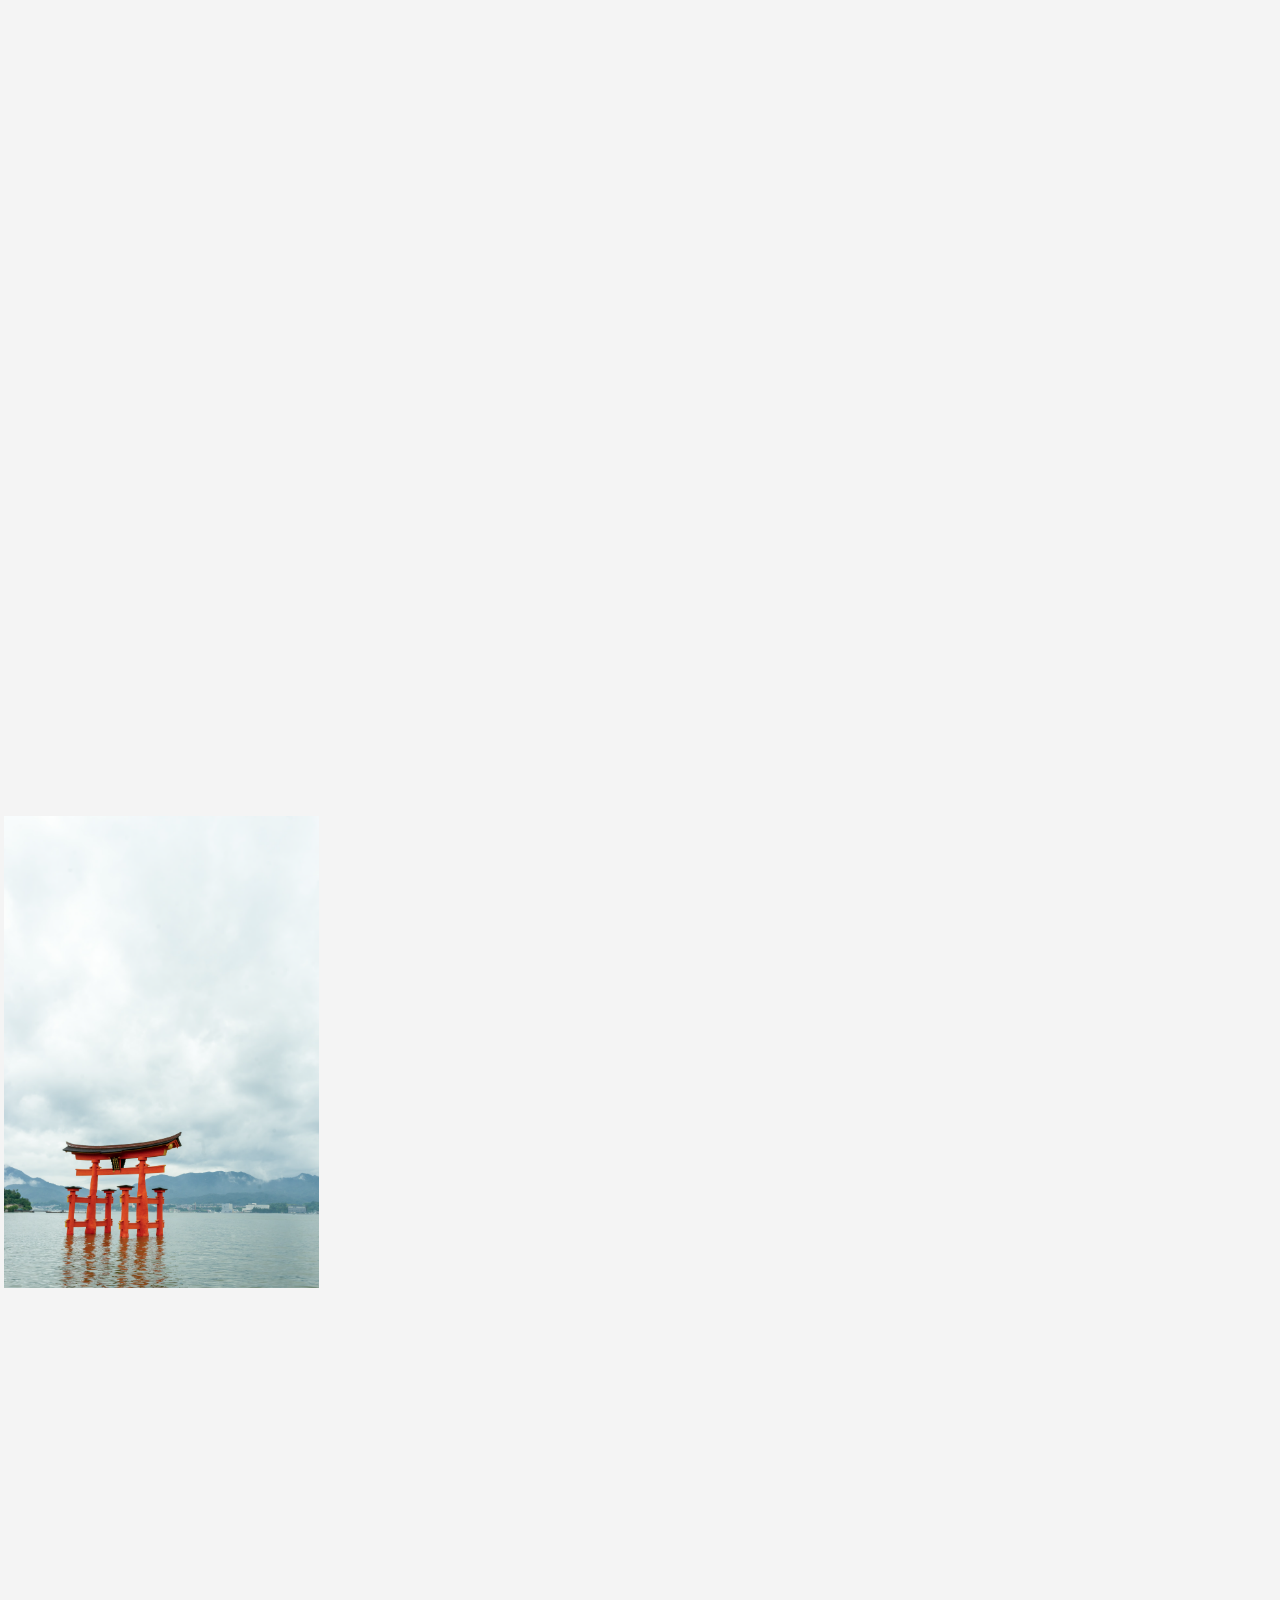
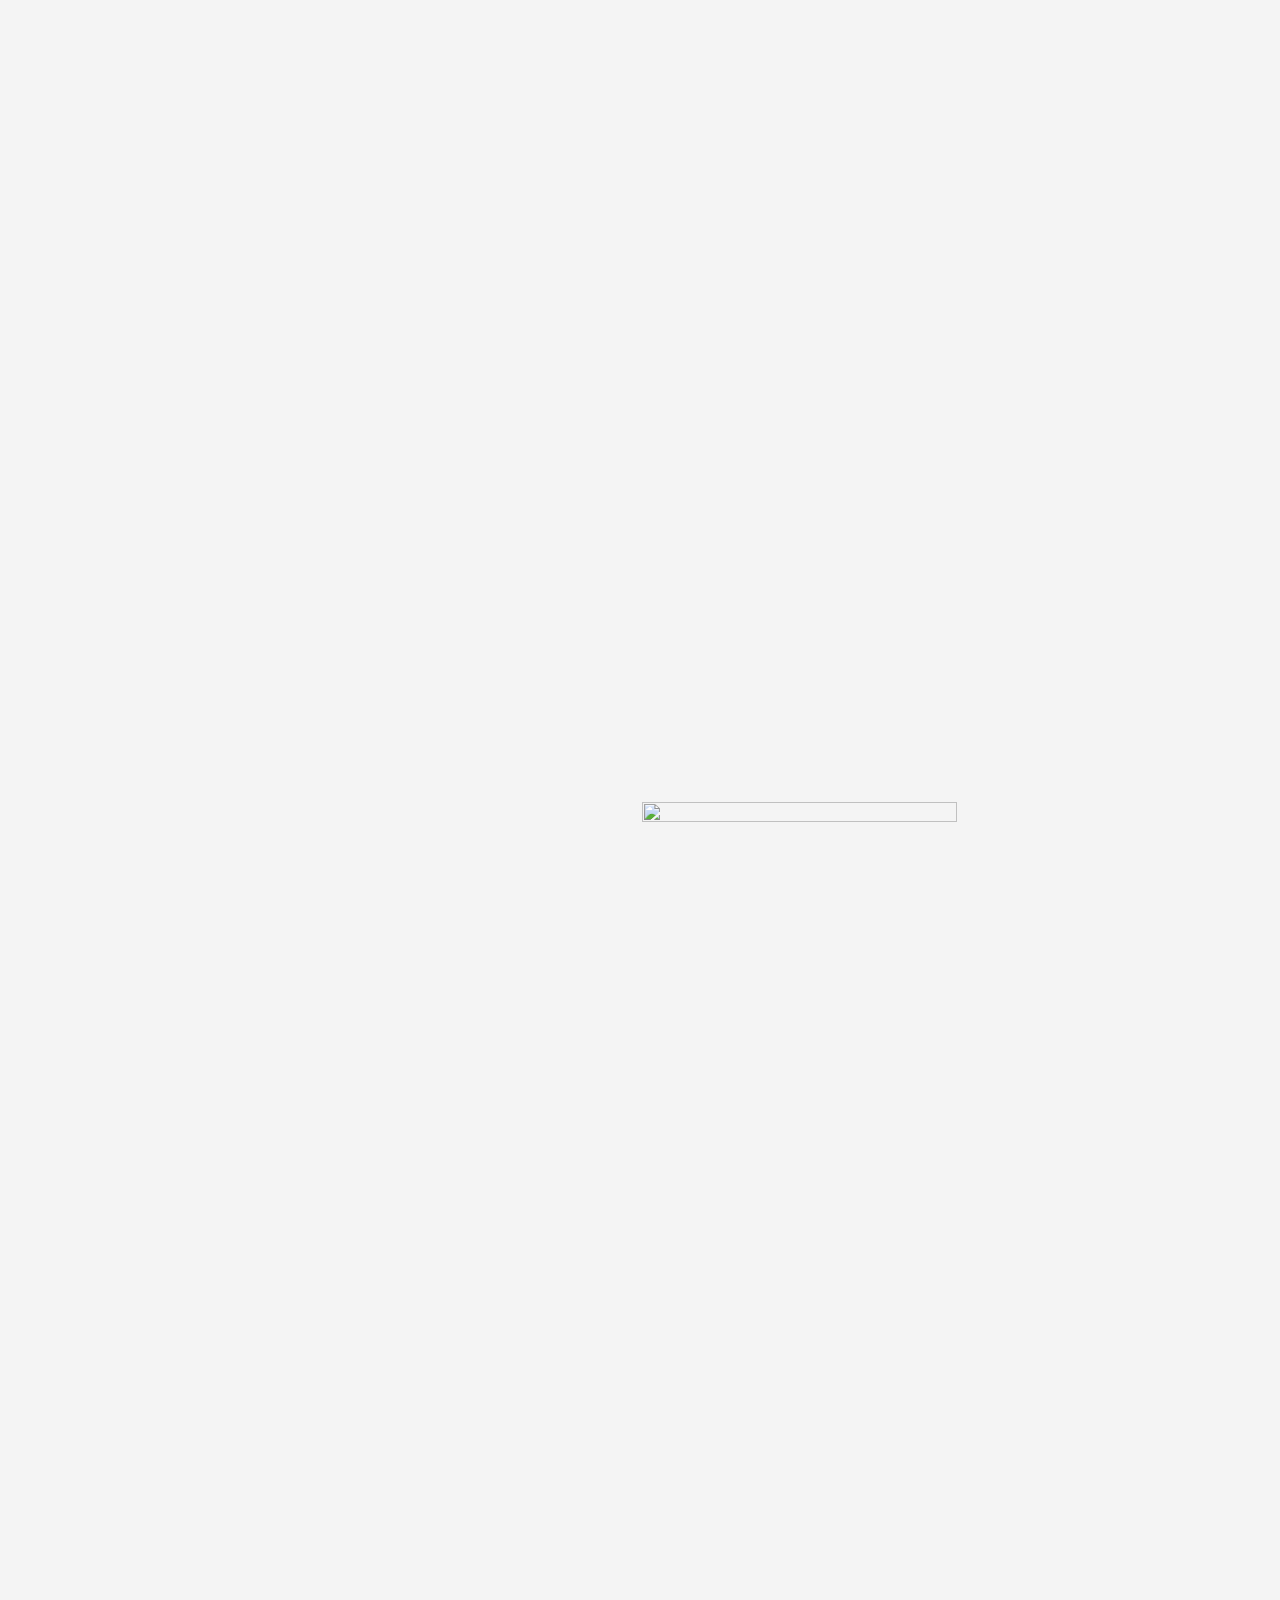
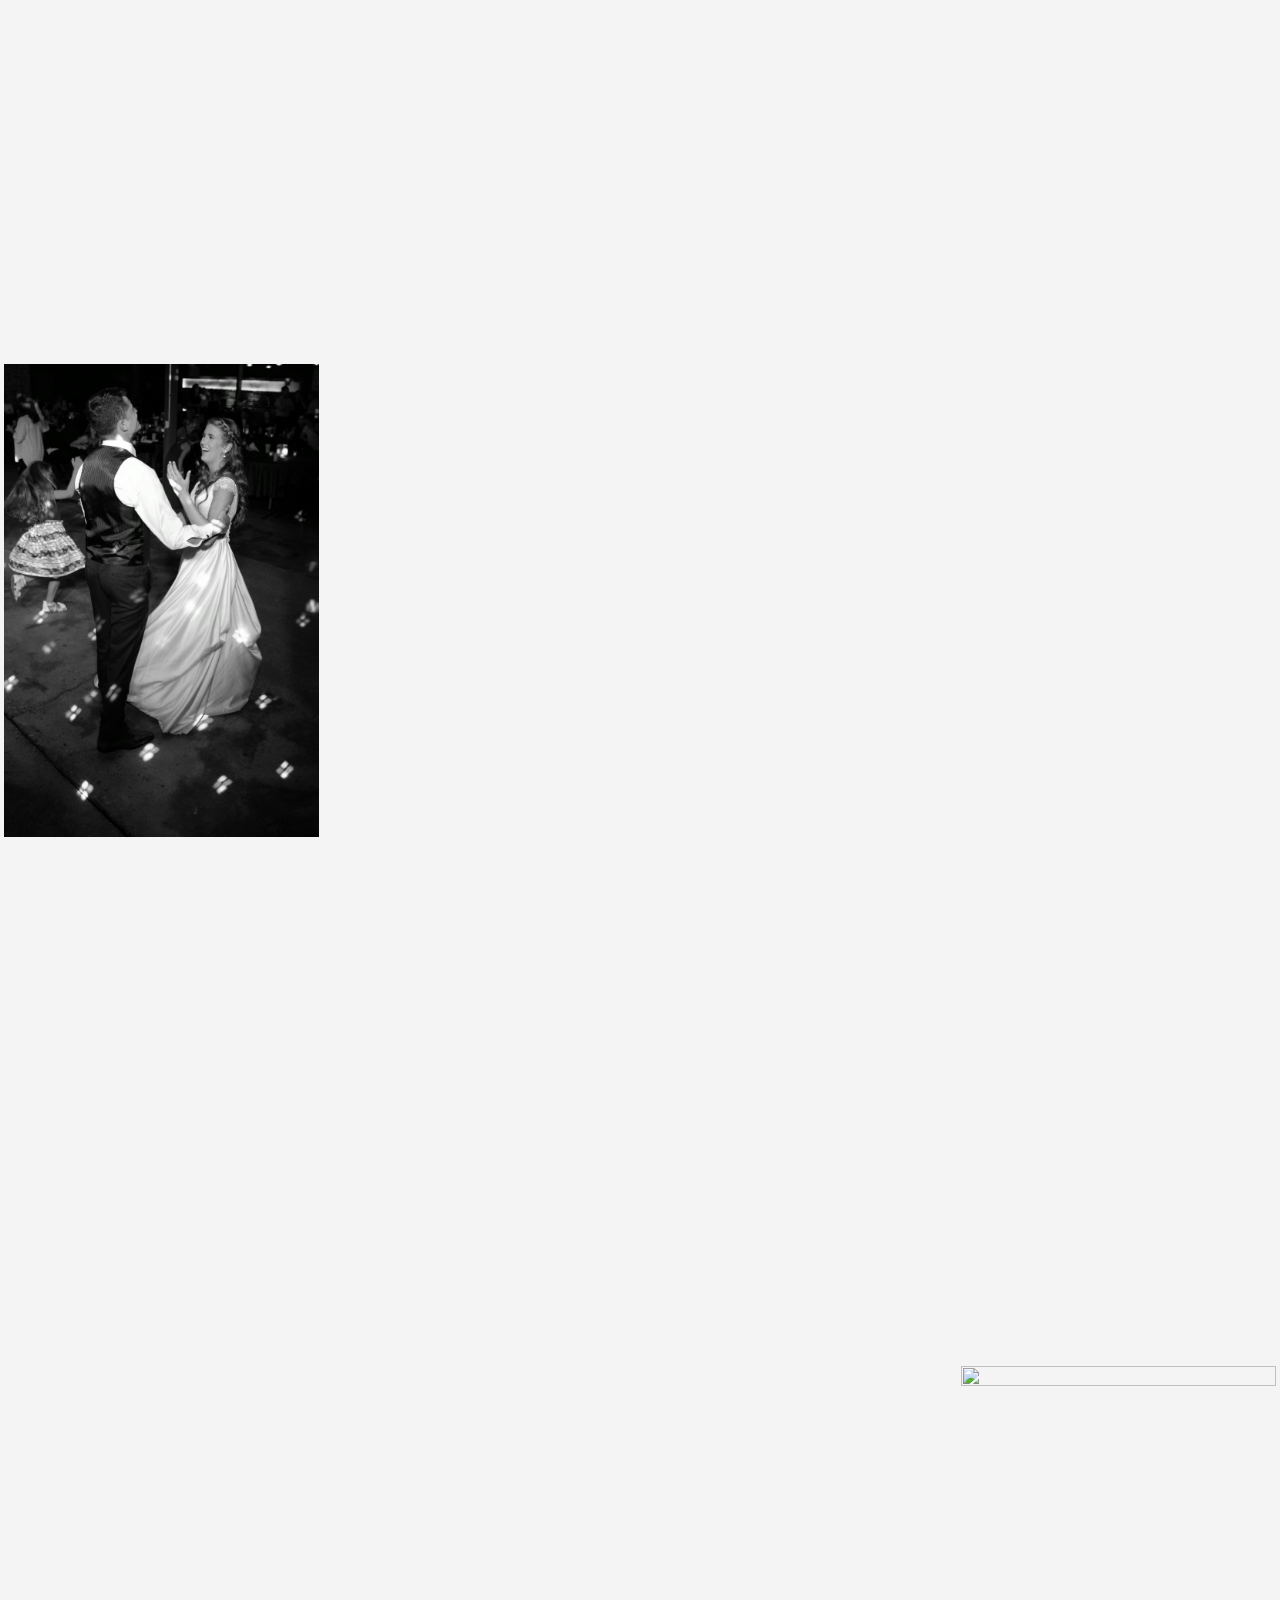
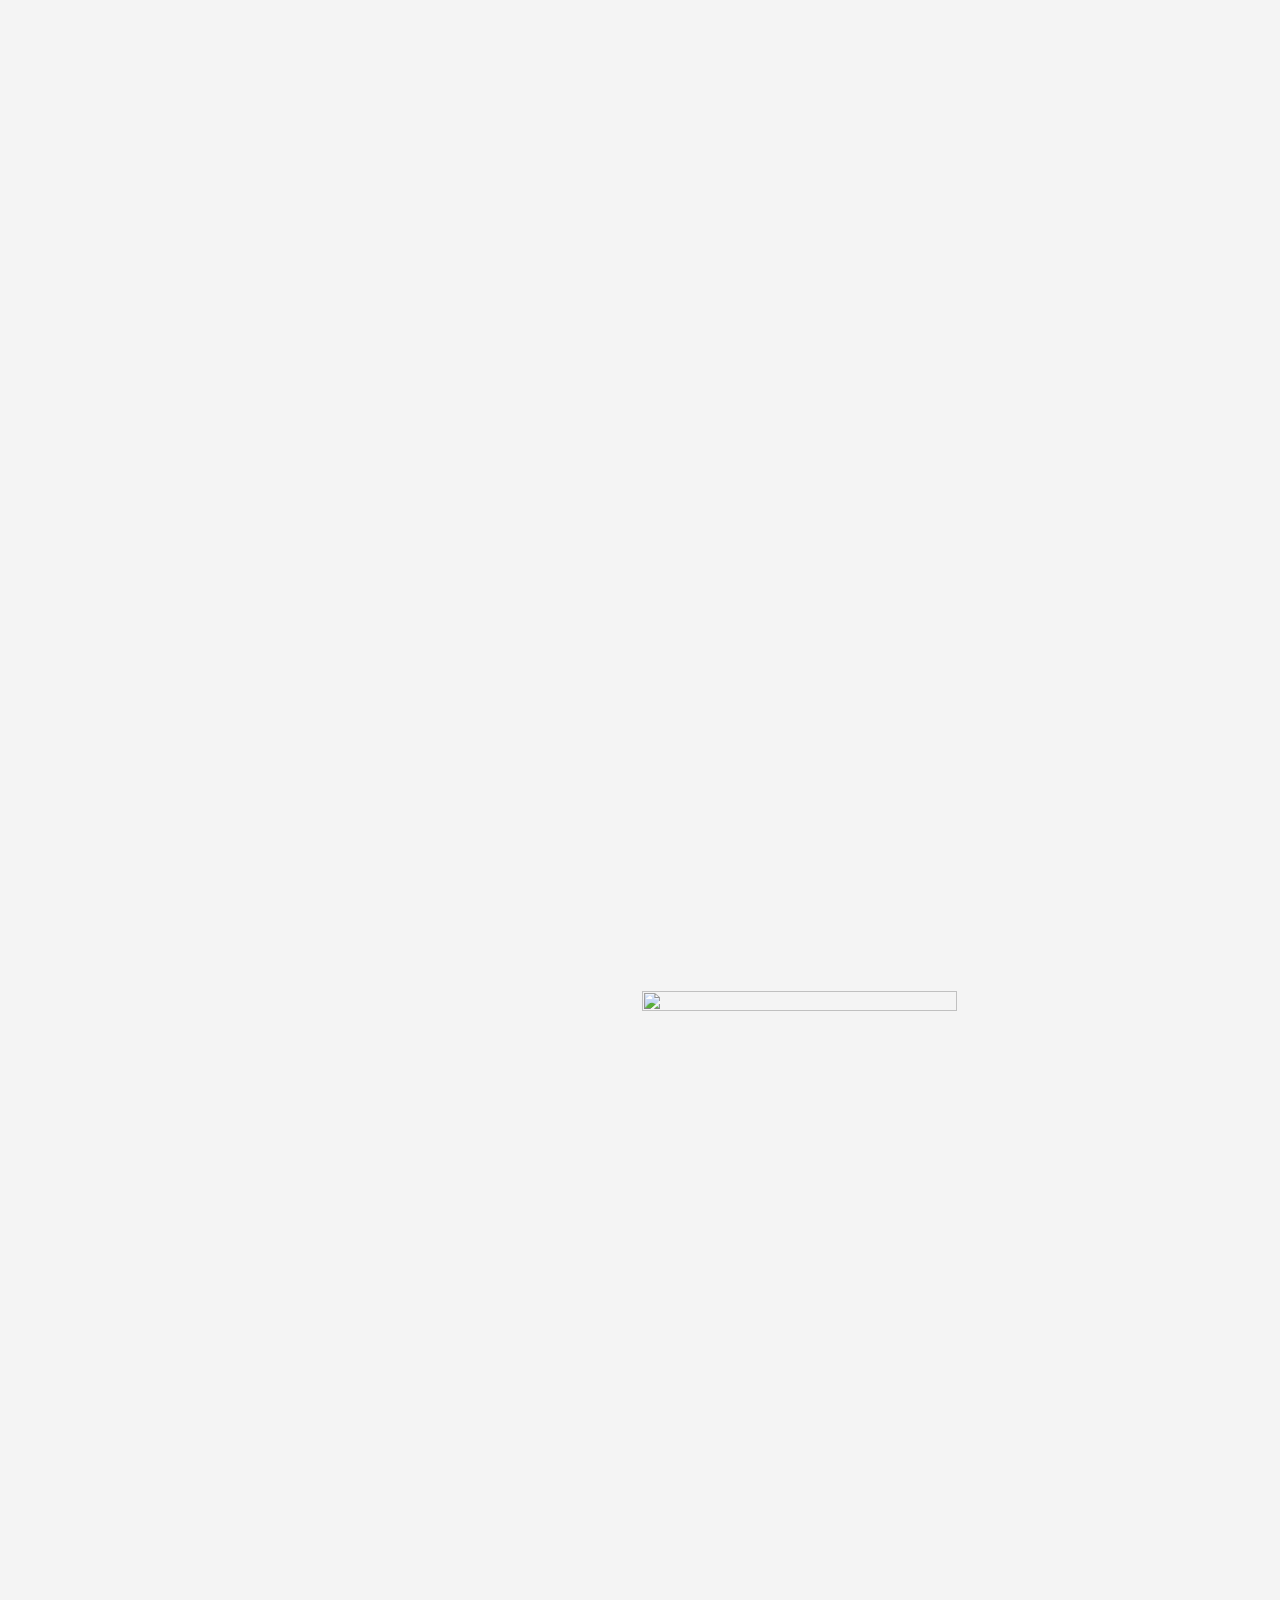
==== commit 01d6cc88: "Add Instagram link and icon to index.html" ====
--- a/index.html
+++ b/index.html
@@ -38,6 +38,12 @@
   </a>
   <a href="https://github.com/rachelgriffard" target="_blank" rel="noopener" aria-label="GitHub">
     <svg viewBox="0 0 24 24" fill="currentColor"><path d="M12 2C6.48 2 2 6.58 2 12.19c0 4.49 2.87 8.3 6.84 9.65.5.1.68-.22.68-.49 0-.24-.01-1.03-.01-1.87-2.78.61-3.37-1.21-3.37-1.21-.46-1.19-1.11-1.5-1.11-1.5-.9-.63.07-.62.07-.62 1 .07 1.53 1.05 1.53 1.05.89 1.56 2.33 1.11 2.9.85.09-.66.35-1.11.63-1.37-2.22-.26-4.56-1.14-4.56-5.07 0-1.12.39-2.03 1.03-2.75-.1-.26-.45-1.31.1-2.73 0 0 .84-.27 2.75 1.05a9.3 9.3 0 0 1 2.5-.35c.85 0 1.71.12 2.5.35 1.91-1.32 2.75-1.05 2.75-1.05.55 1.42.2 2.47.1 2.73.64.72 1.03 1.63 1.03 2.75 0 3.94-2.35 4.8-4.58 5.06.36.32.68.94.68 1.9 0 1.37-.01 2.47-.01 2.81 0 .27.18.6.69.49A10.02 10.02 0 0 0 22 12.19C22 6.58 17.52 2 12 2z"/></svg>
+  </a>
+  <a href="https://www.instagram.com/rachelgriffardsmith.art/" target="_blank" rel="noopener" aria-label="Instagram">
+    <svg viewBox="0 0 24 24" fill="none" stroke="currentColor" stroke-width="2" stroke-linecap="round" stroke-linejoin="round">
+      <path d="M4 8a2 2 0 0 1 2-2h2.5l1.5-2h4l1.5 2H18a2 2 0 0 1 2 2v10a2 2 0 0 1-2 2H6a2 2 0 0 1-2-2z"/>
+      <circle cx="12" cy="13" r="3.5"/>
+    </svg>
   </a>
 </div>
 
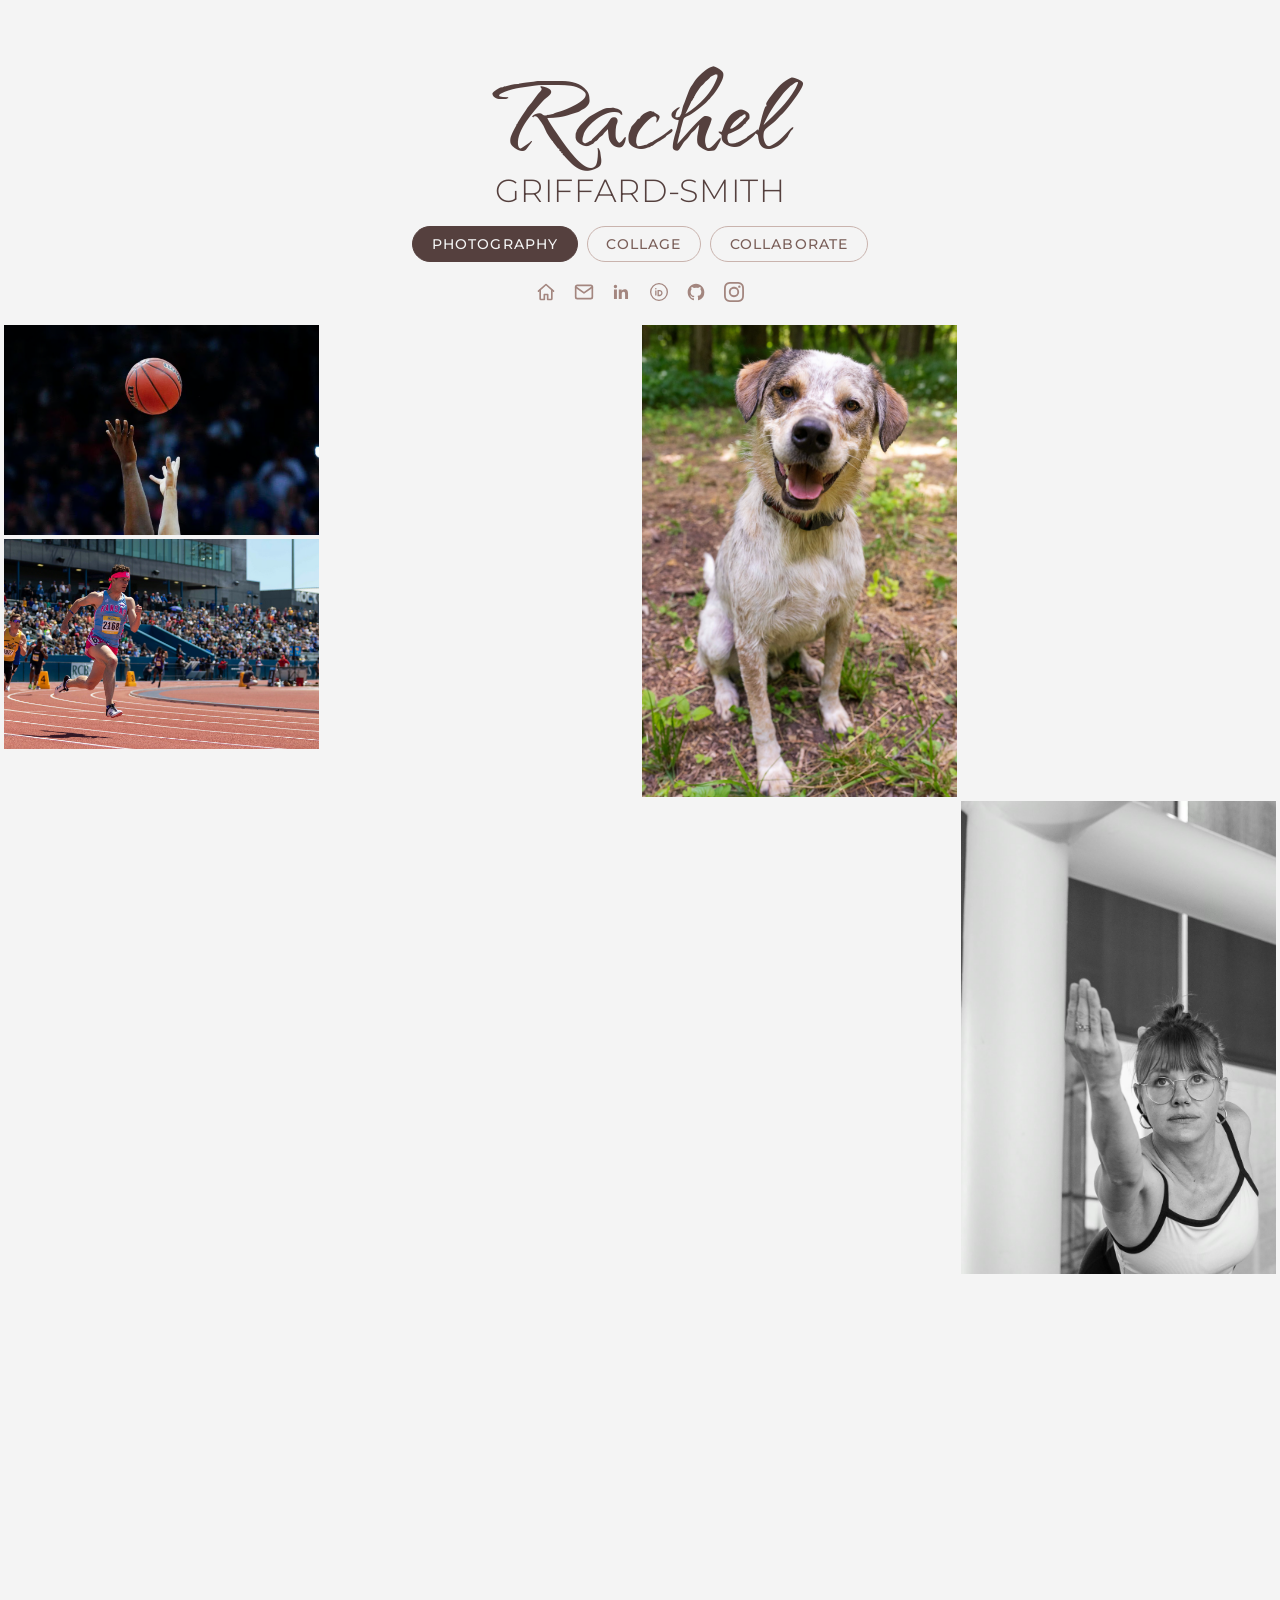
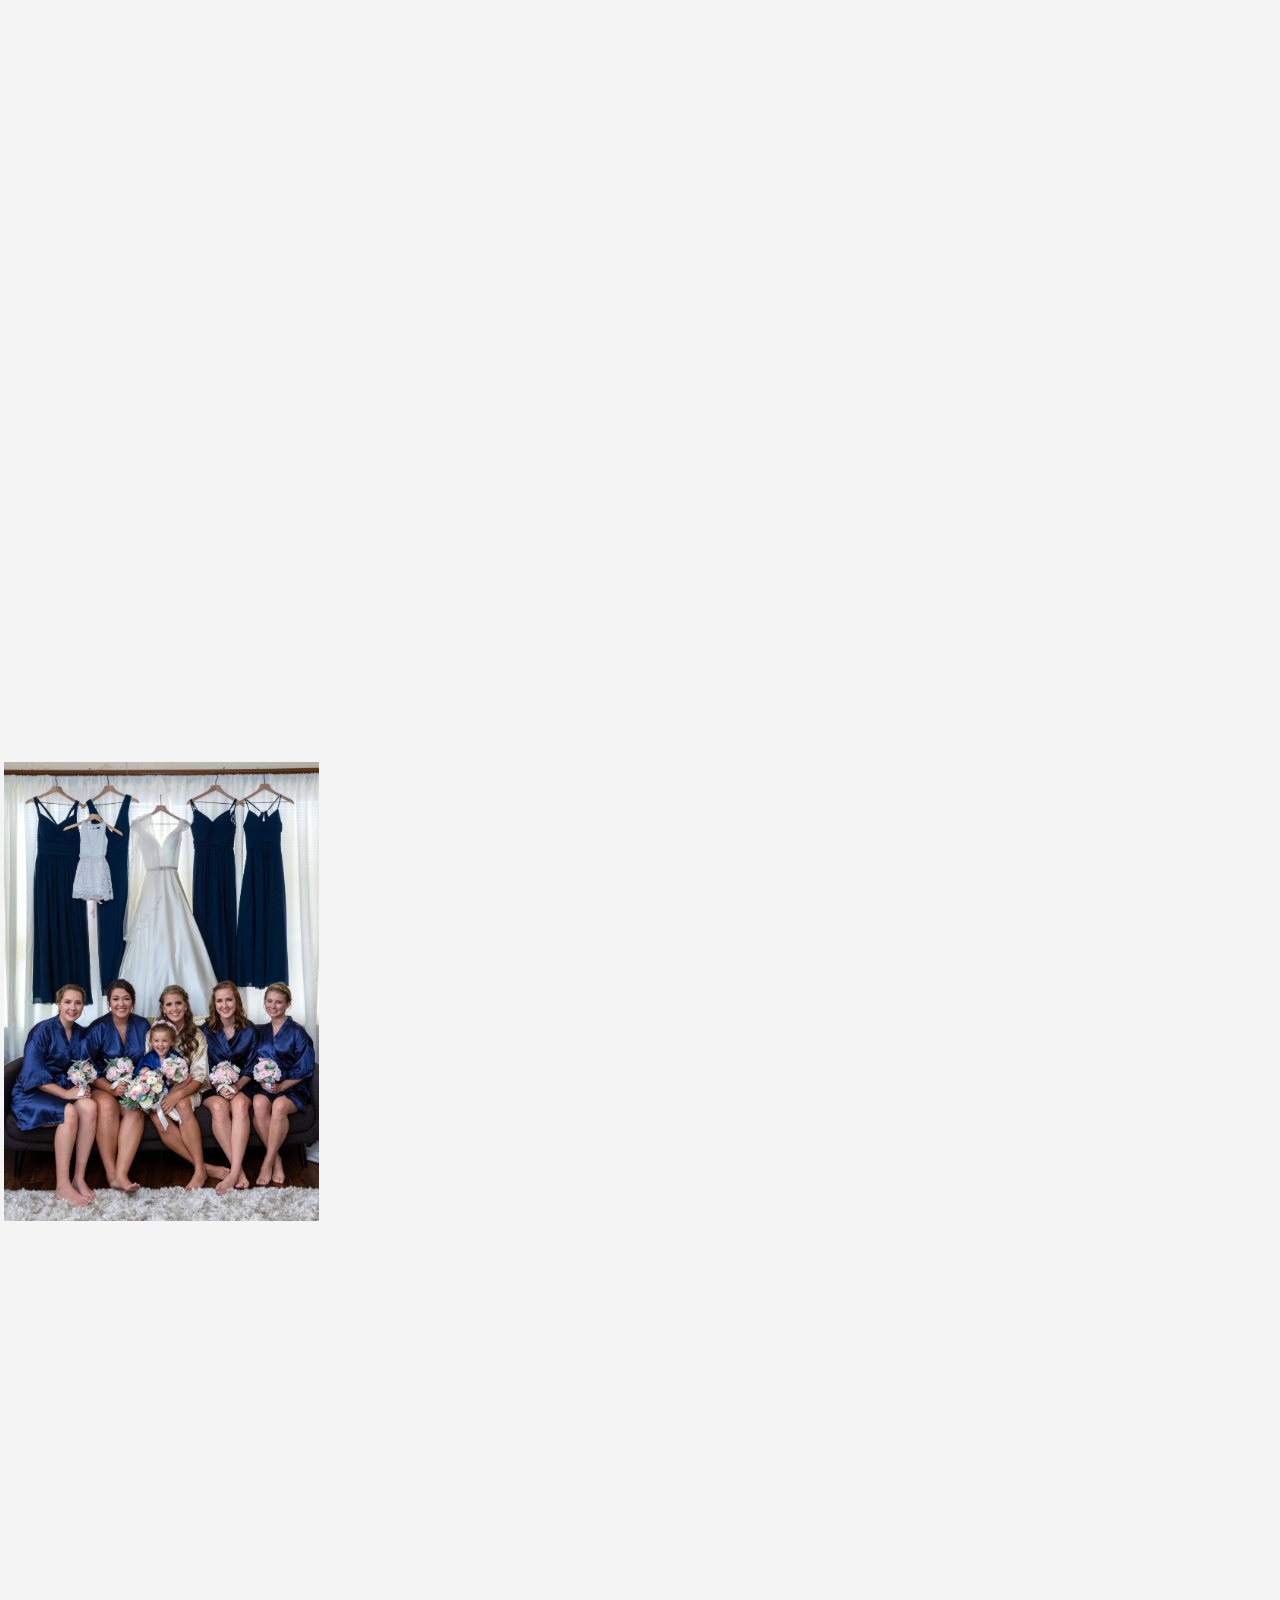
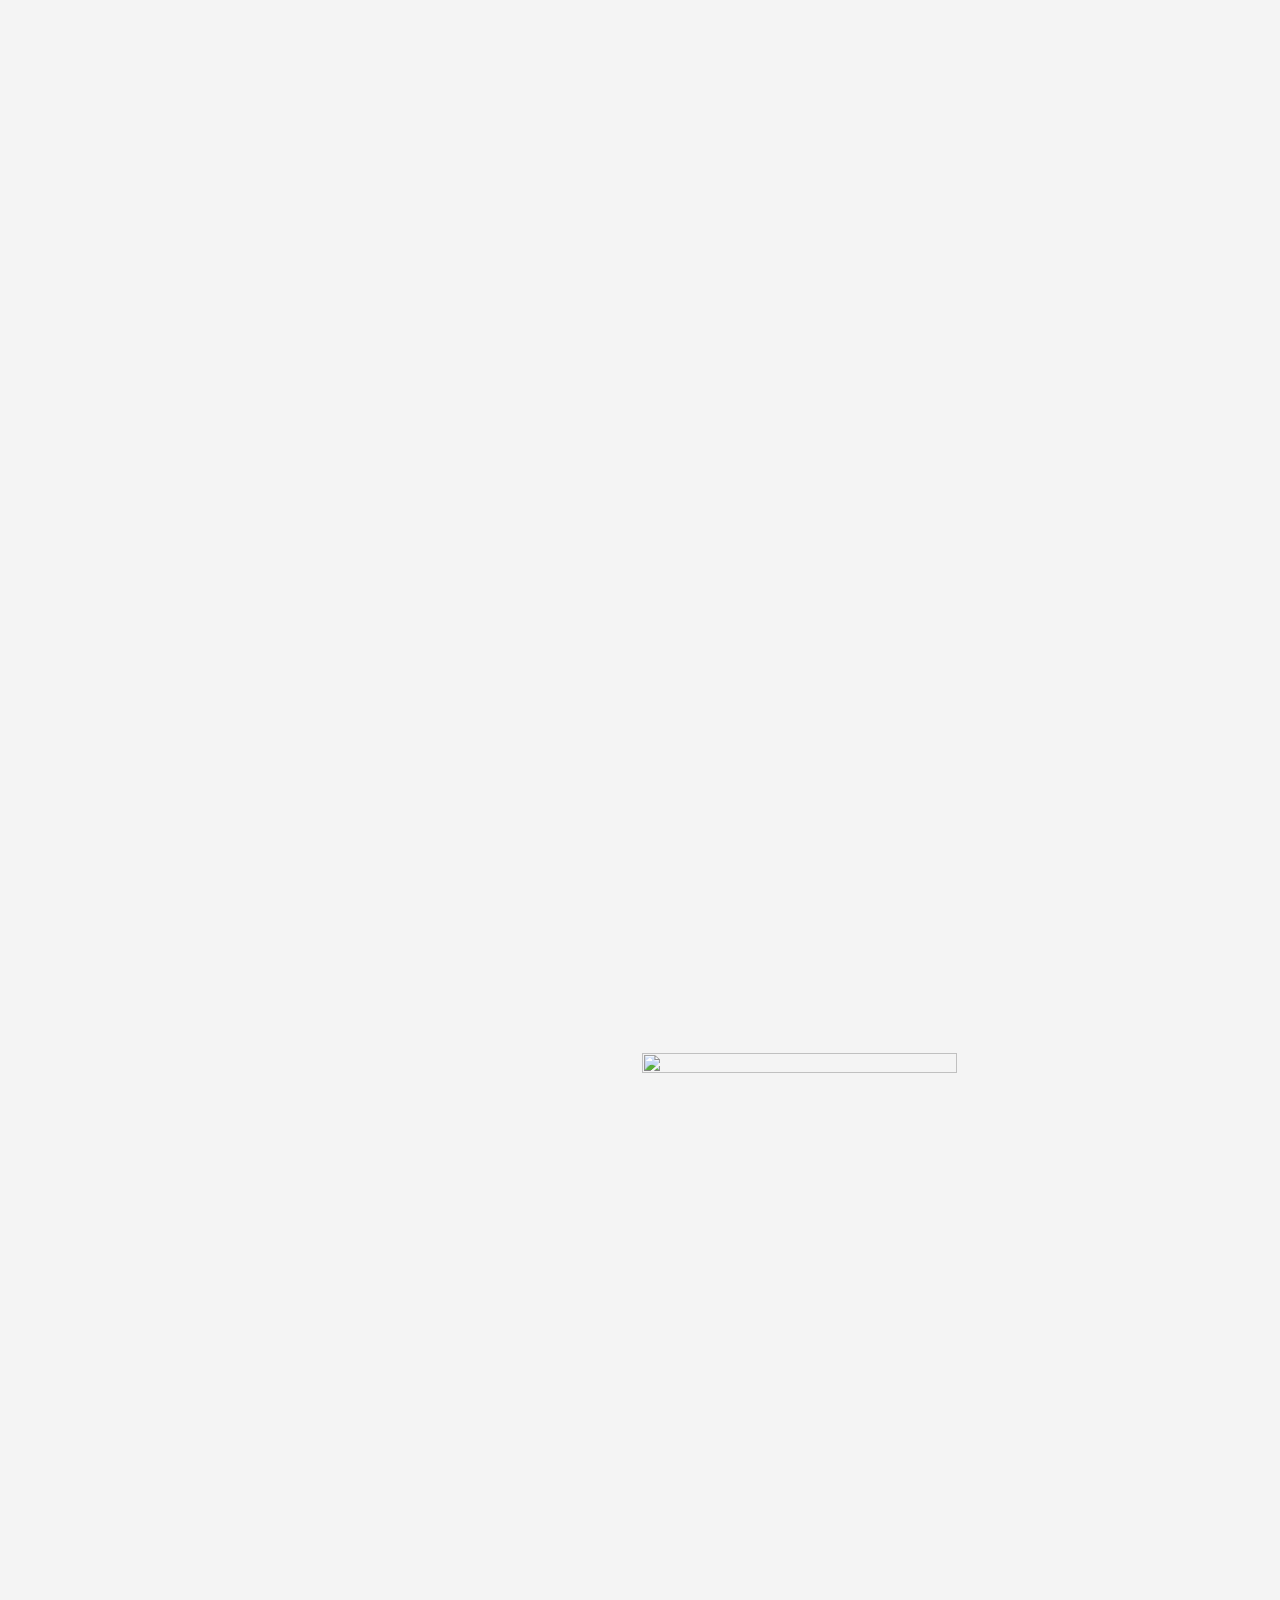
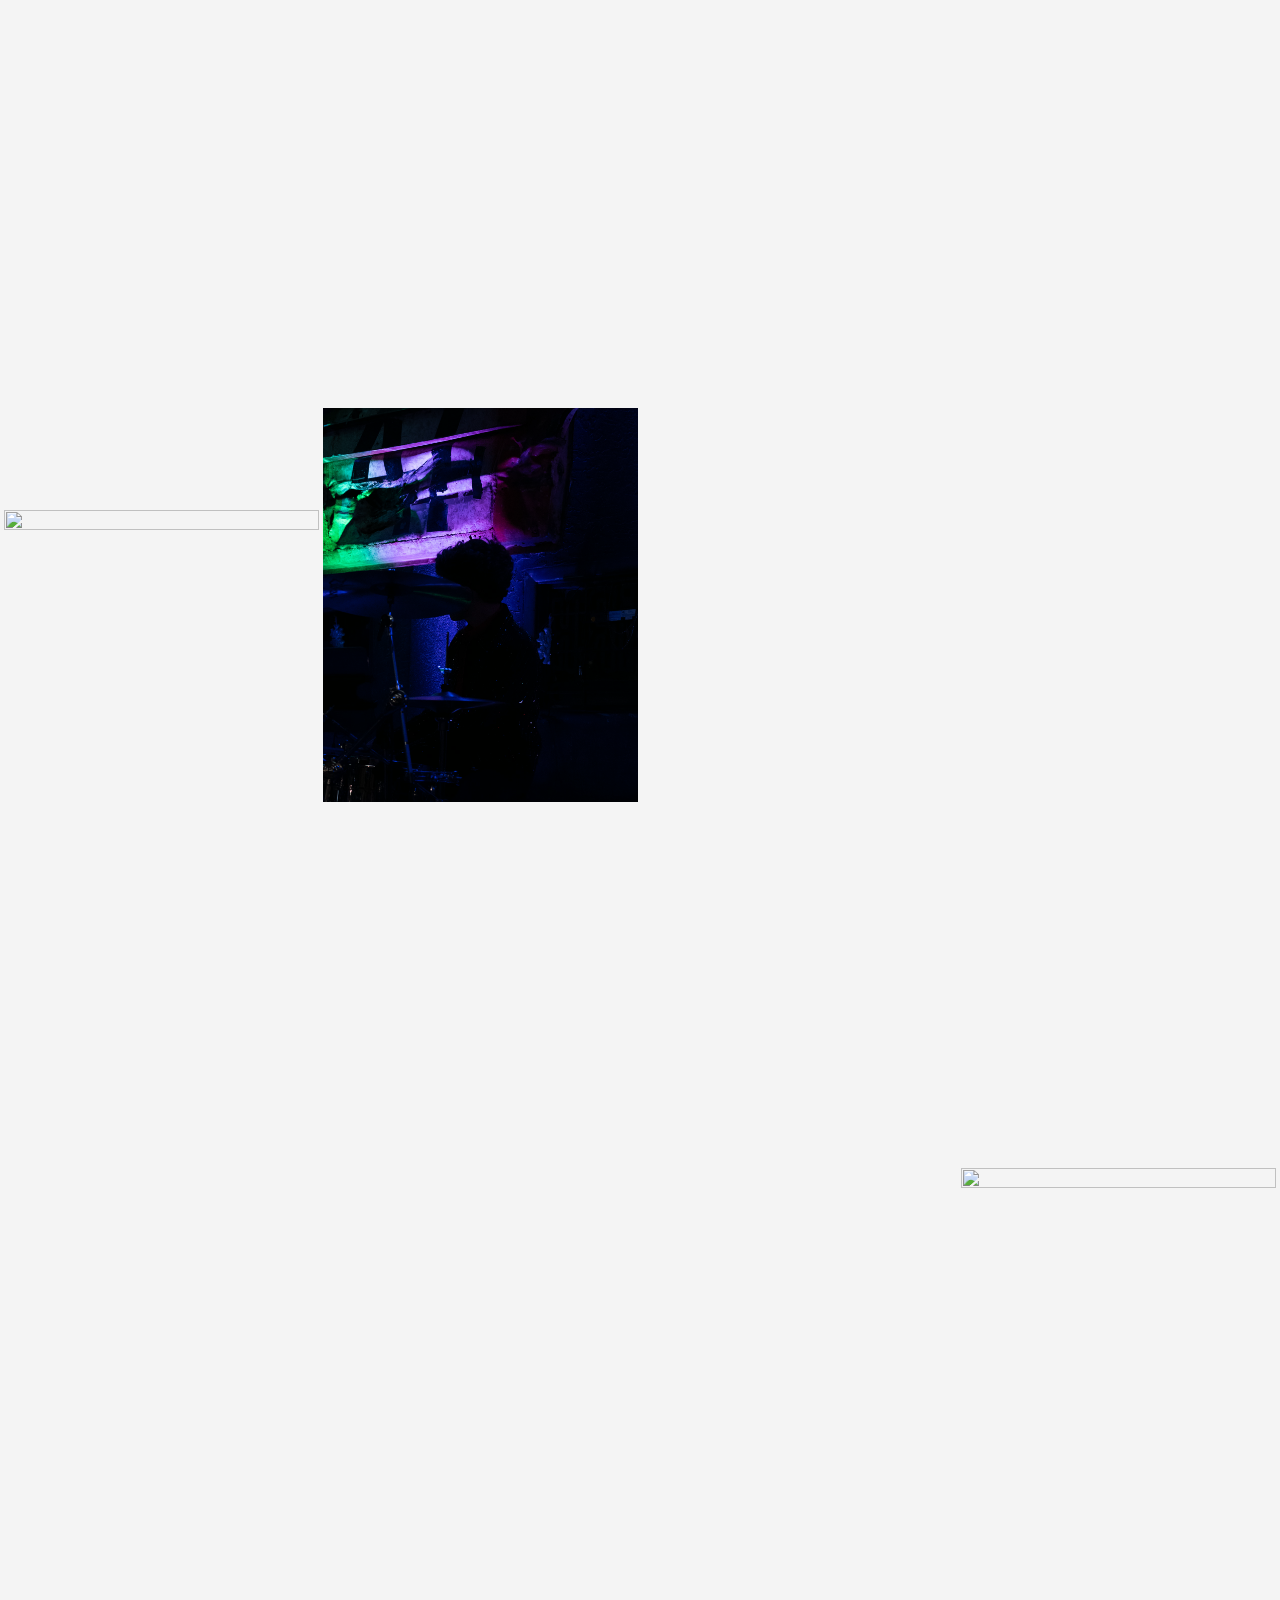
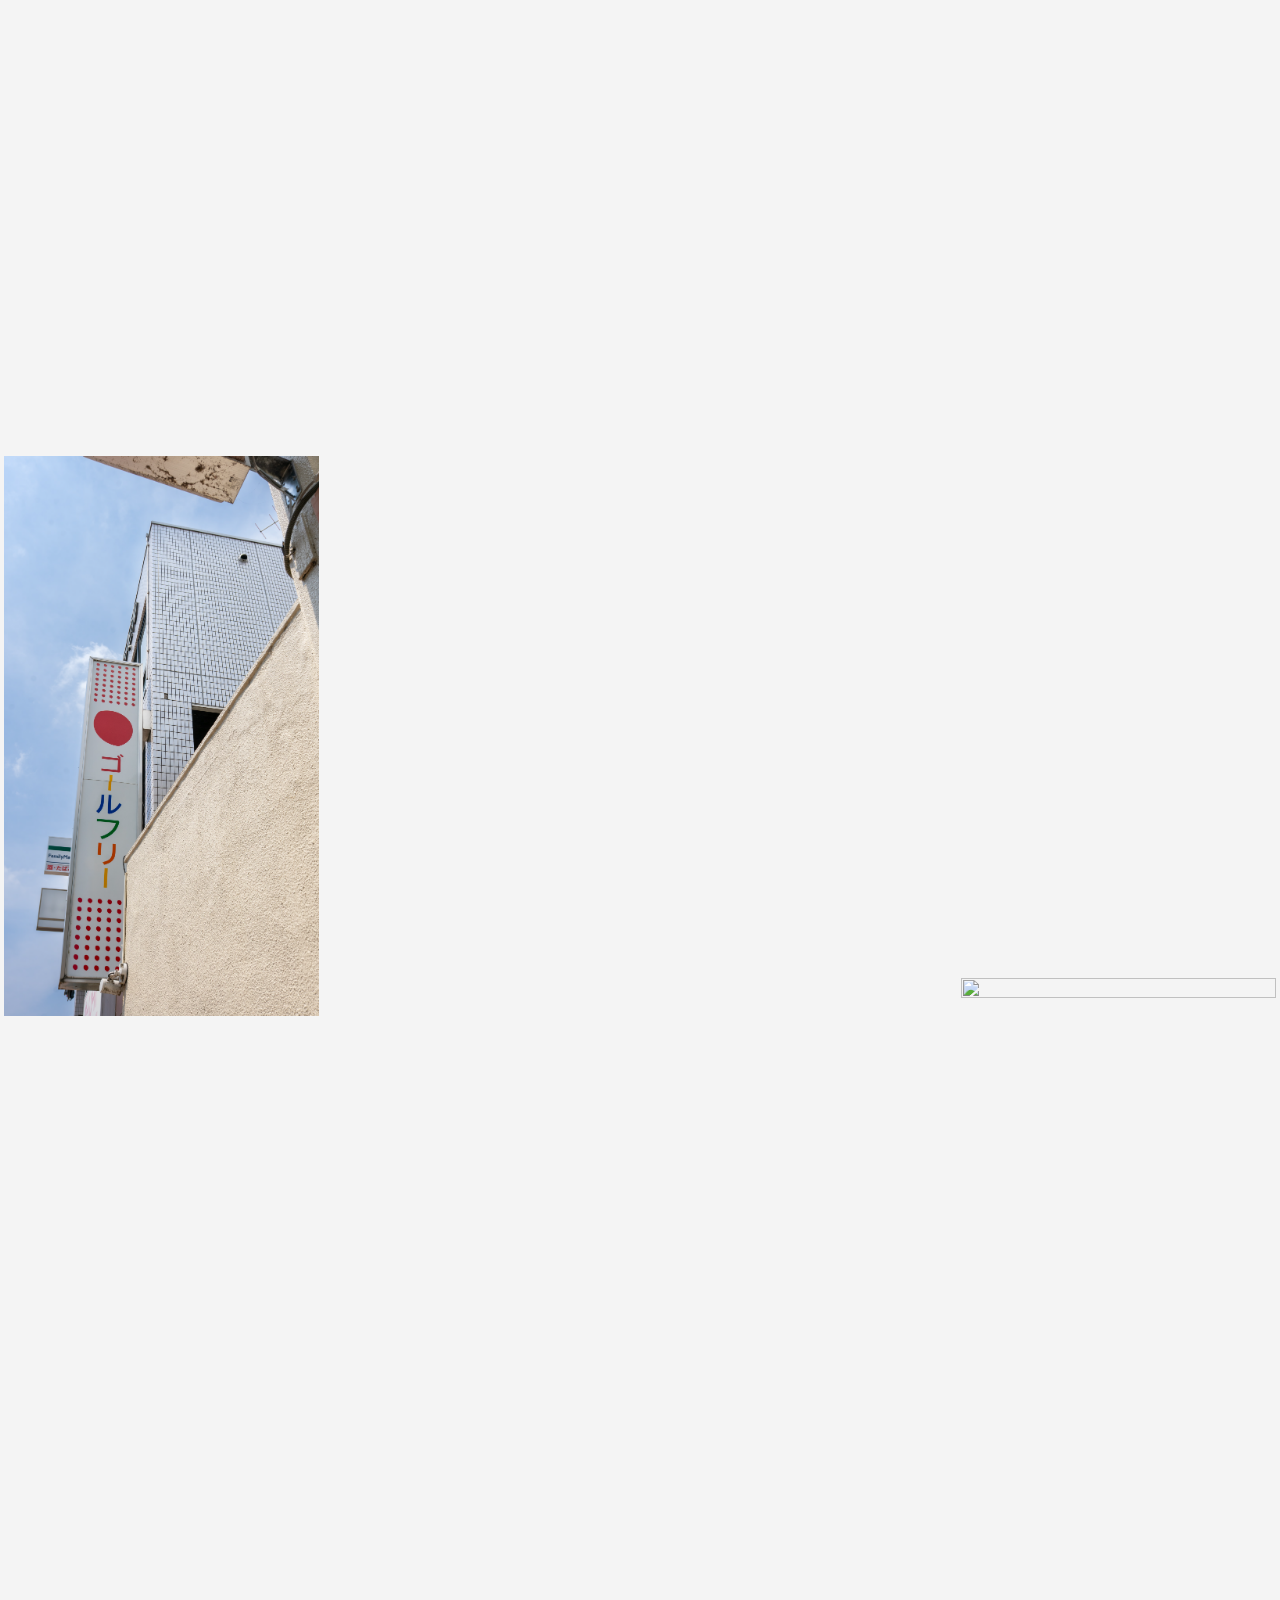
==== commit 633391d1: "Replace Instagram SVG with updated version" ====
--- a/index.html
+++ b/index.html
@@ -40,10 +40,7 @@
     <svg viewBox="0 0 24 24" fill="currentColor"><path d="M12 2C6.48 2 2 6.58 2 12.19c0 4.49 2.87 8.3 6.84 9.65.5.1.68-.22.68-.49 0-.24-.01-1.03-.01-1.87-2.78.61-3.37-1.21-3.37-1.21-.46-1.19-1.11-1.5-1.11-1.5-.9-.63.07-.62.07-.62 1 .07 1.53 1.05 1.53 1.05.89 1.56 2.33 1.11 2.9.85.09-.66.35-1.11.63-1.37-2.22-.26-4.56-1.14-4.56-5.07 0-1.12.39-2.03 1.03-2.75-.1-.26-.45-1.31.1-2.73 0 0 .84-.27 2.75 1.05a9.3 9.3 0 0 1 2.5-.35c.85 0 1.71.12 2.5.35 1.91-1.32 2.75-1.05 2.75-1.05.55 1.42.2 2.47.1 2.73.64.72 1.03 1.63 1.03 2.75 0 3.94-2.35 4.8-4.58 5.06.36.32.68.94.68 1.9 0 1.37-.01 2.47-.01 2.81 0 .27.18.6.69.49A10.02 10.02 0 0 0 22 12.19C22 6.58 17.52 2 12 2z"/></svg>
   </a>
   <a href="https://www.instagram.com/rachelgriffardsmith.art/" target="_blank" rel="noopener" aria-label="Instagram">
-    <svg viewBox="0 0 24 24" fill="none" stroke="currentColor" stroke-width="2" stroke-linecap="round" stroke-linejoin="round">
-      <path d="M4 8a2 2 0 0 1 2-2h2.5l1.5-2h4l1.5 2H18a2 2 0 0 1 2 2v10a2 2 0 0 1-2 2H6a2 2 0 0 1-2-2z"/>
-      <circle cx="12" cy="13" r="3.5"/>
-    </svg>
+    <svg fill="currentColor" role="img" viewBox="0 0 24 24" xmlns="http://www.w3.org/2000/svg"><title>Instagram</title><path d="M7.0301.084c-1.2768.0602-2.1487.264-2.911.5634-.7888.3075-1.4575.72-2.1228 1.3877-.6652.6677-1.075 1.3368-1.3802 2.127-.2954.7638-.4956 1.6365-.552 2.914-.0564 1.2775-.0689 1.6882-.0626 4.947.0062 3.2586.0206 3.6671.0825 4.9473.061 1.2765.264 2.1482.5635 2.9107.308.7889.72 1.4573 1.388 2.1228.6679.6655 1.3365 1.0743 2.1285 1.38.7632.295 1.6361.4961 2.9134.552 1.2773.056 1.6884.069 4.9462.0627 3.2578-.0062 3.668-.0207 4.9478-.0814 1.28-.0607 2.147-.2652 2.9098-.5633.7889-.3086 1.4578-.72 2.1228-1.3881.665-.6682 1.0745-1.3378 1.3795-2.1284.2957-.7632.4966-1.636.552-2.9124.056-1.2809.0692-1.6898.063-4.948-.0063-3.2583-.021-3.6668-.0817-4.9465-.0607-1.2797-.264-2.1487-.5633-2.9117-.3084-.7889-.72-1.4568-1.3876-2.1228C21.2982 1.33 20.628.9208 19.8378.6165 19.074.321 18.2017.1197 16.9244.0645 15.6471.0093 15.236-.005 11.977.0014 8.718.0076 8.31.0215 7.0301.0839m.1402 21.6932c-1.17-.0509-1.8053-.2453-2.2287-.408-.5606-.216-.96-.4771-1.3819-.895-.422-.4178-.6811-.8186-.9-1.378-.1644-.4234-.3624-1.058-.4171-2.228-.0595-1.2645-.072-1.6442-.079-4.848-.007-3.2037.0053-3.583.0607-4.848.05-1.169.2456-1.805.408-2.2282.216-.5613.4762-.96.895-1.3816.4188-.4217.8184-.6814 1.3783-.9003.423-.1651 1.0575-.3614 2.227-.4171 1.2655-.06 1.6447-.072 4.848-.079 3.2033-.007 3.5835.005 4.8495.0608 1.169.0508 1.8053.2445 2.228.408.5608.216.96.4754 1.3816.895.4217.4194.6816.8176.9005 1.3787.1653.4217.3617 1.056.4169 2.2263.0602 1.2655.0739 1.645.0796 4.848.0058 3.203-.0055 3.5834-.061 4.848-.051 1.17-.245 1.8055-.408 2.2294-.216.5604-.4763.96-.8954 1.3814-.419.4215-.8181.6811-1.3783.9-.4224.1649-1.0577.3617-2.2262.4174-1.2656.0595-1.6448.072-4.8493.079-3.2045.007-3.5825-.006-4.848-.0608M16.953 5.5864A1.44 1.44 0 1 0 18.39 4.144a1.44 1.44 0 0 0-1.437 1.4424M5.8385 12.012c.0067 3.4032 2.7706 6.1557 6.173 6.1493 3.4026-.0065 6.157-2.7701 6.1506-6.1733-.0065-3.4032-2.771-6.1565-6.174-6.1498-3.403.0067-6.156 2.771-6.1496 6.1738M8 12.0077a4 4 0 1 1 4.008 3.9921A3.9996 3.9996 0 0 1 8 12.0077"/></svg>
   </a>
 </div>
 
